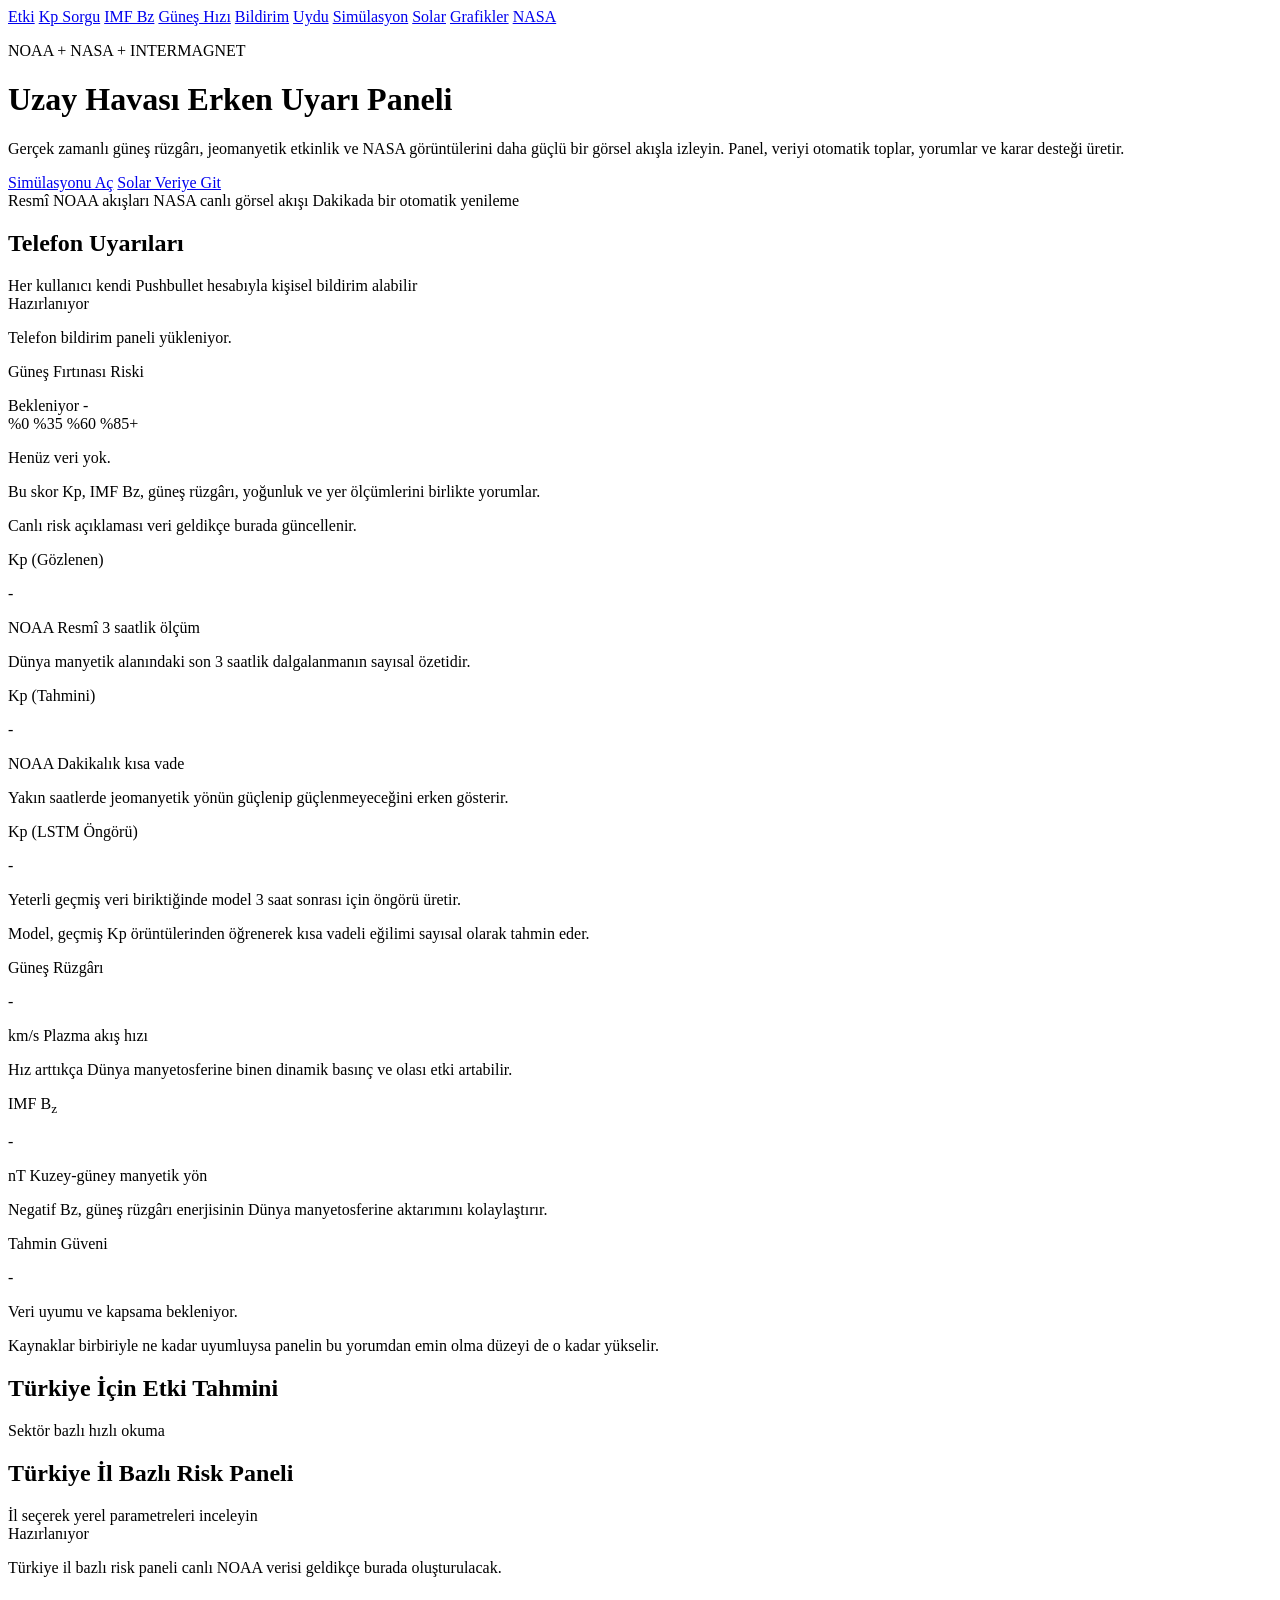
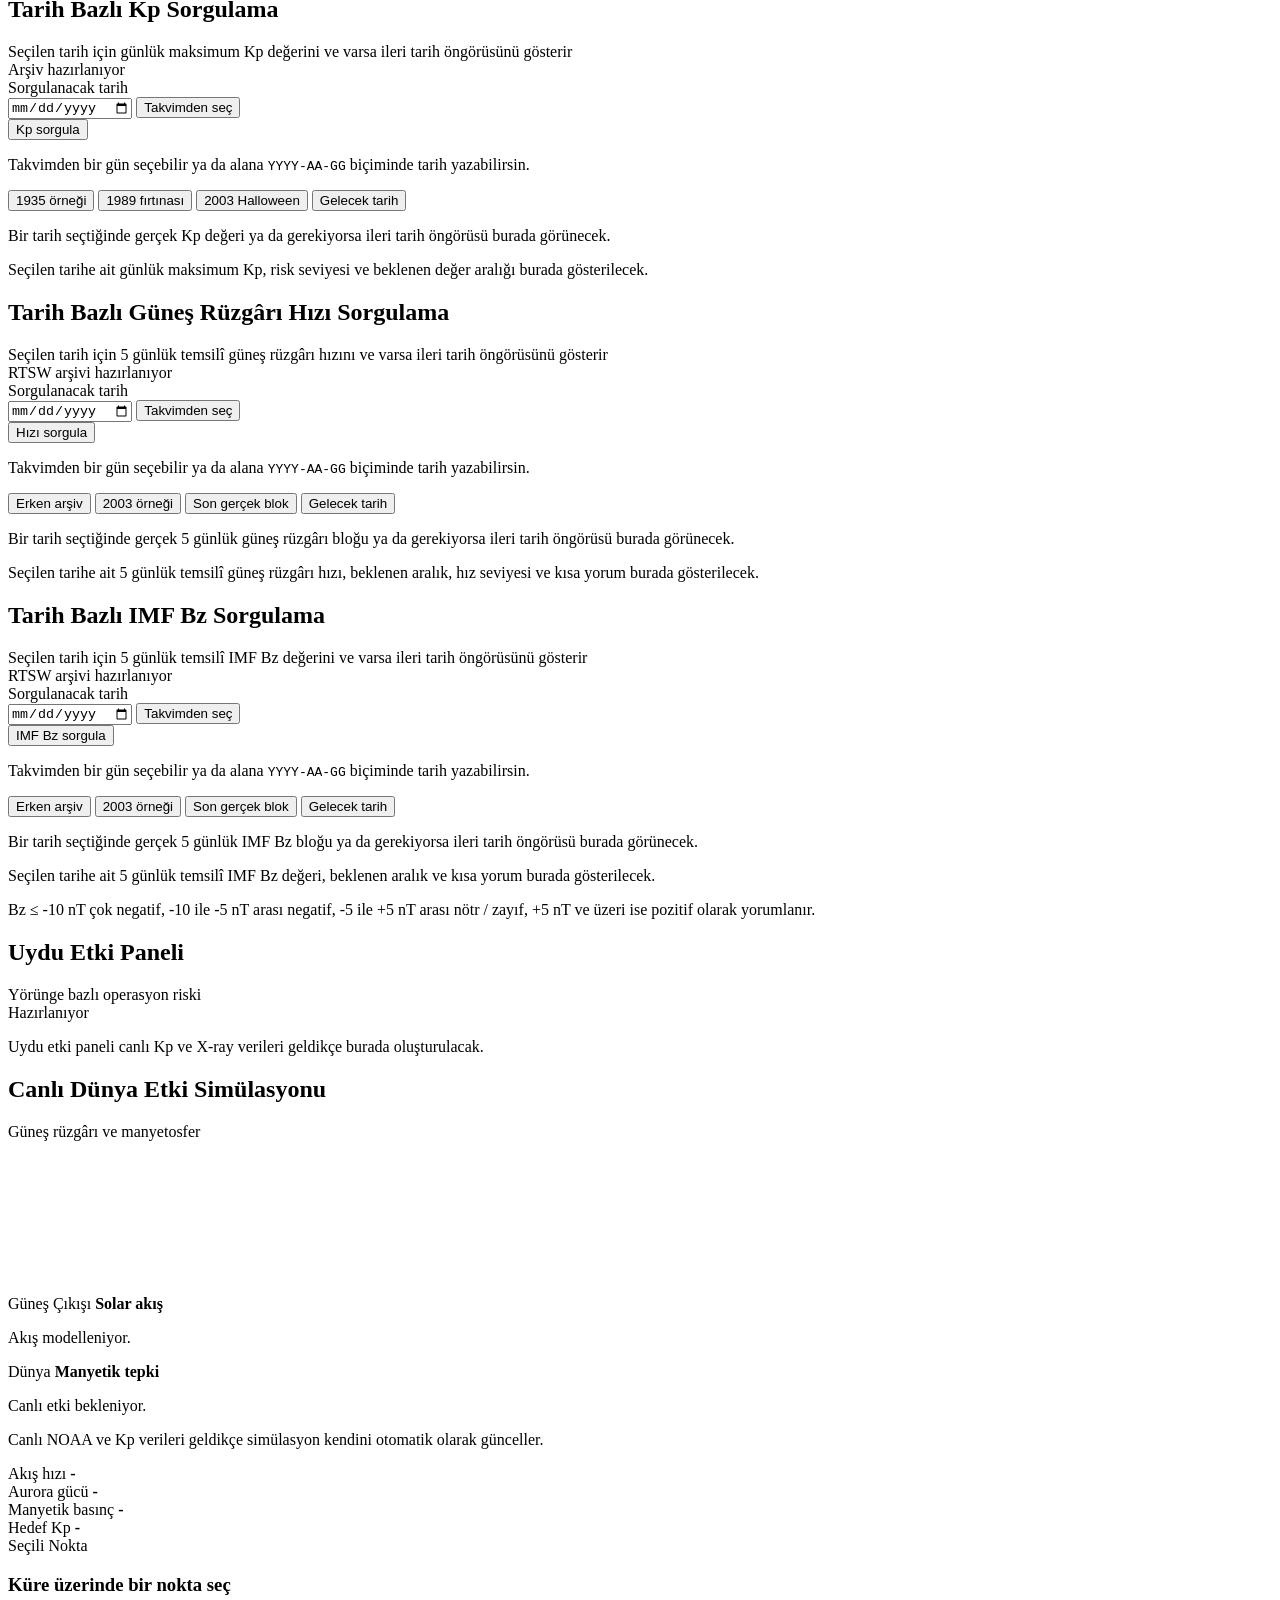
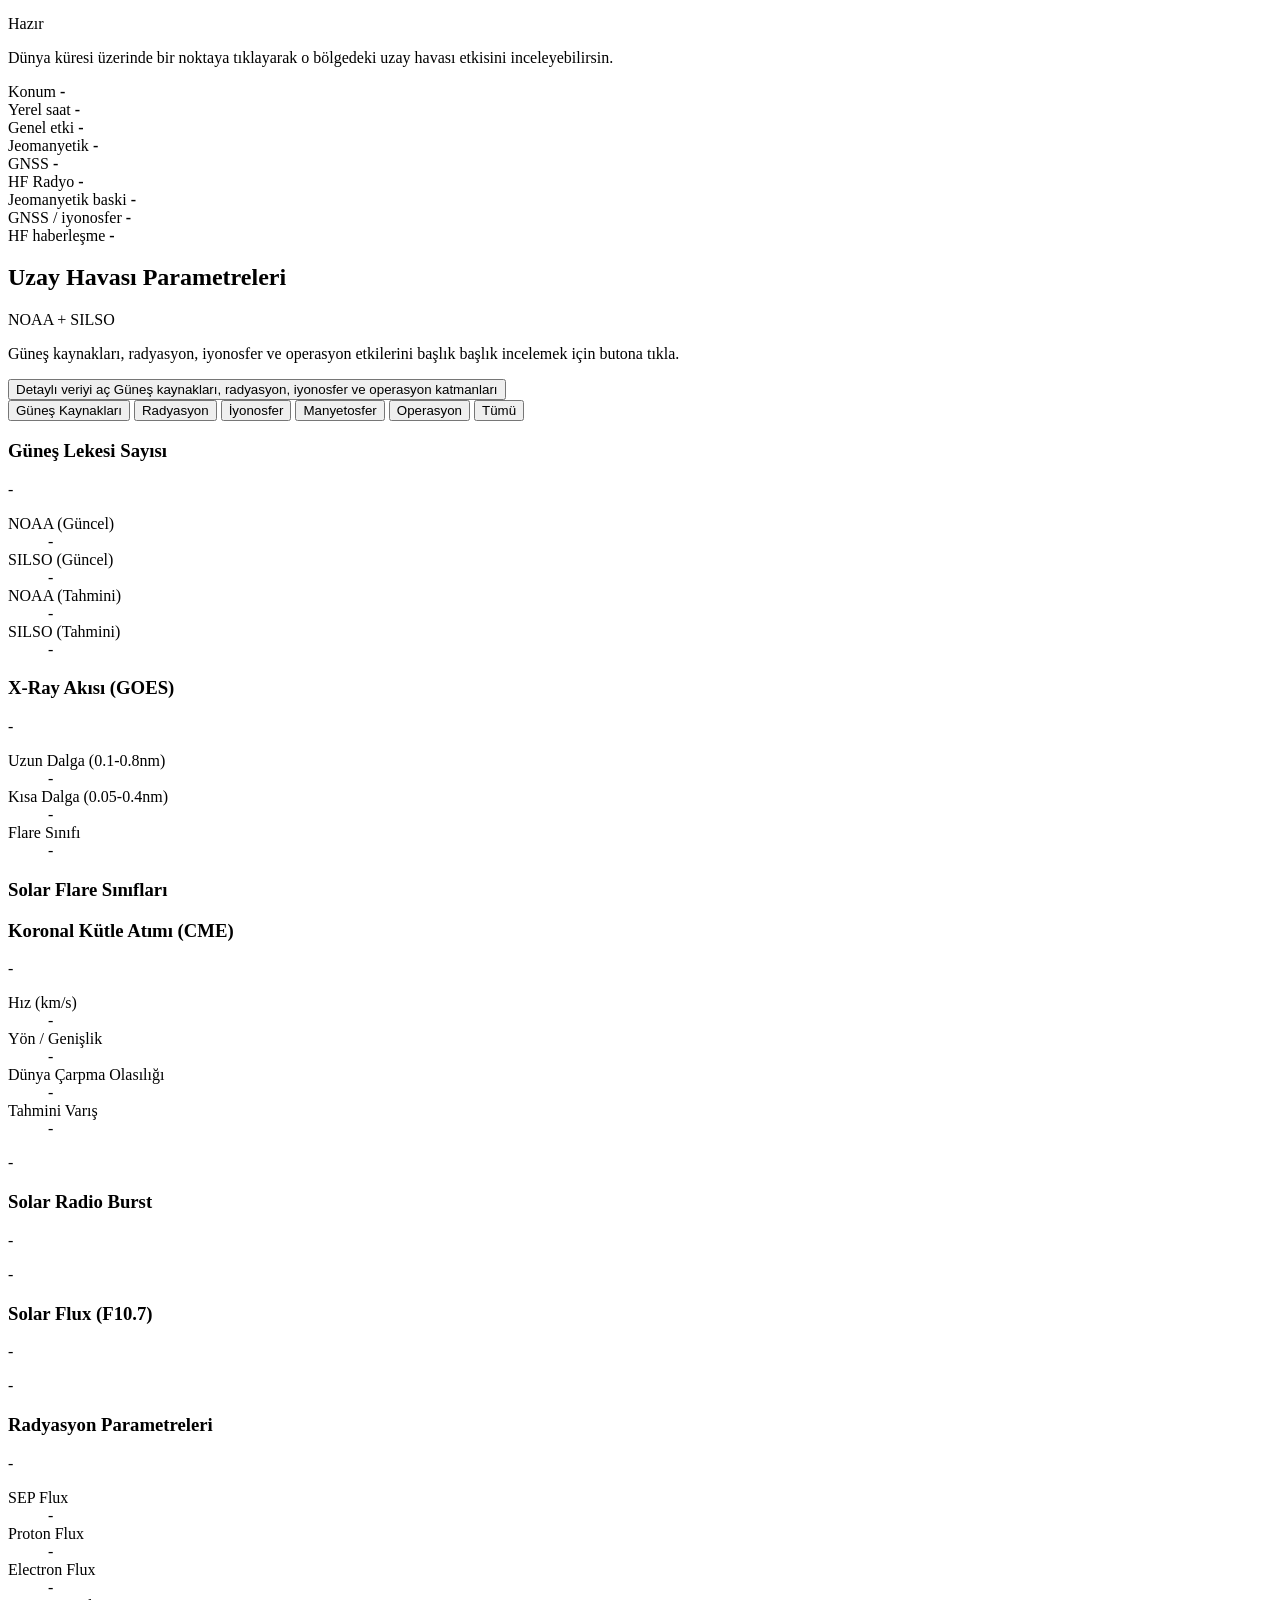
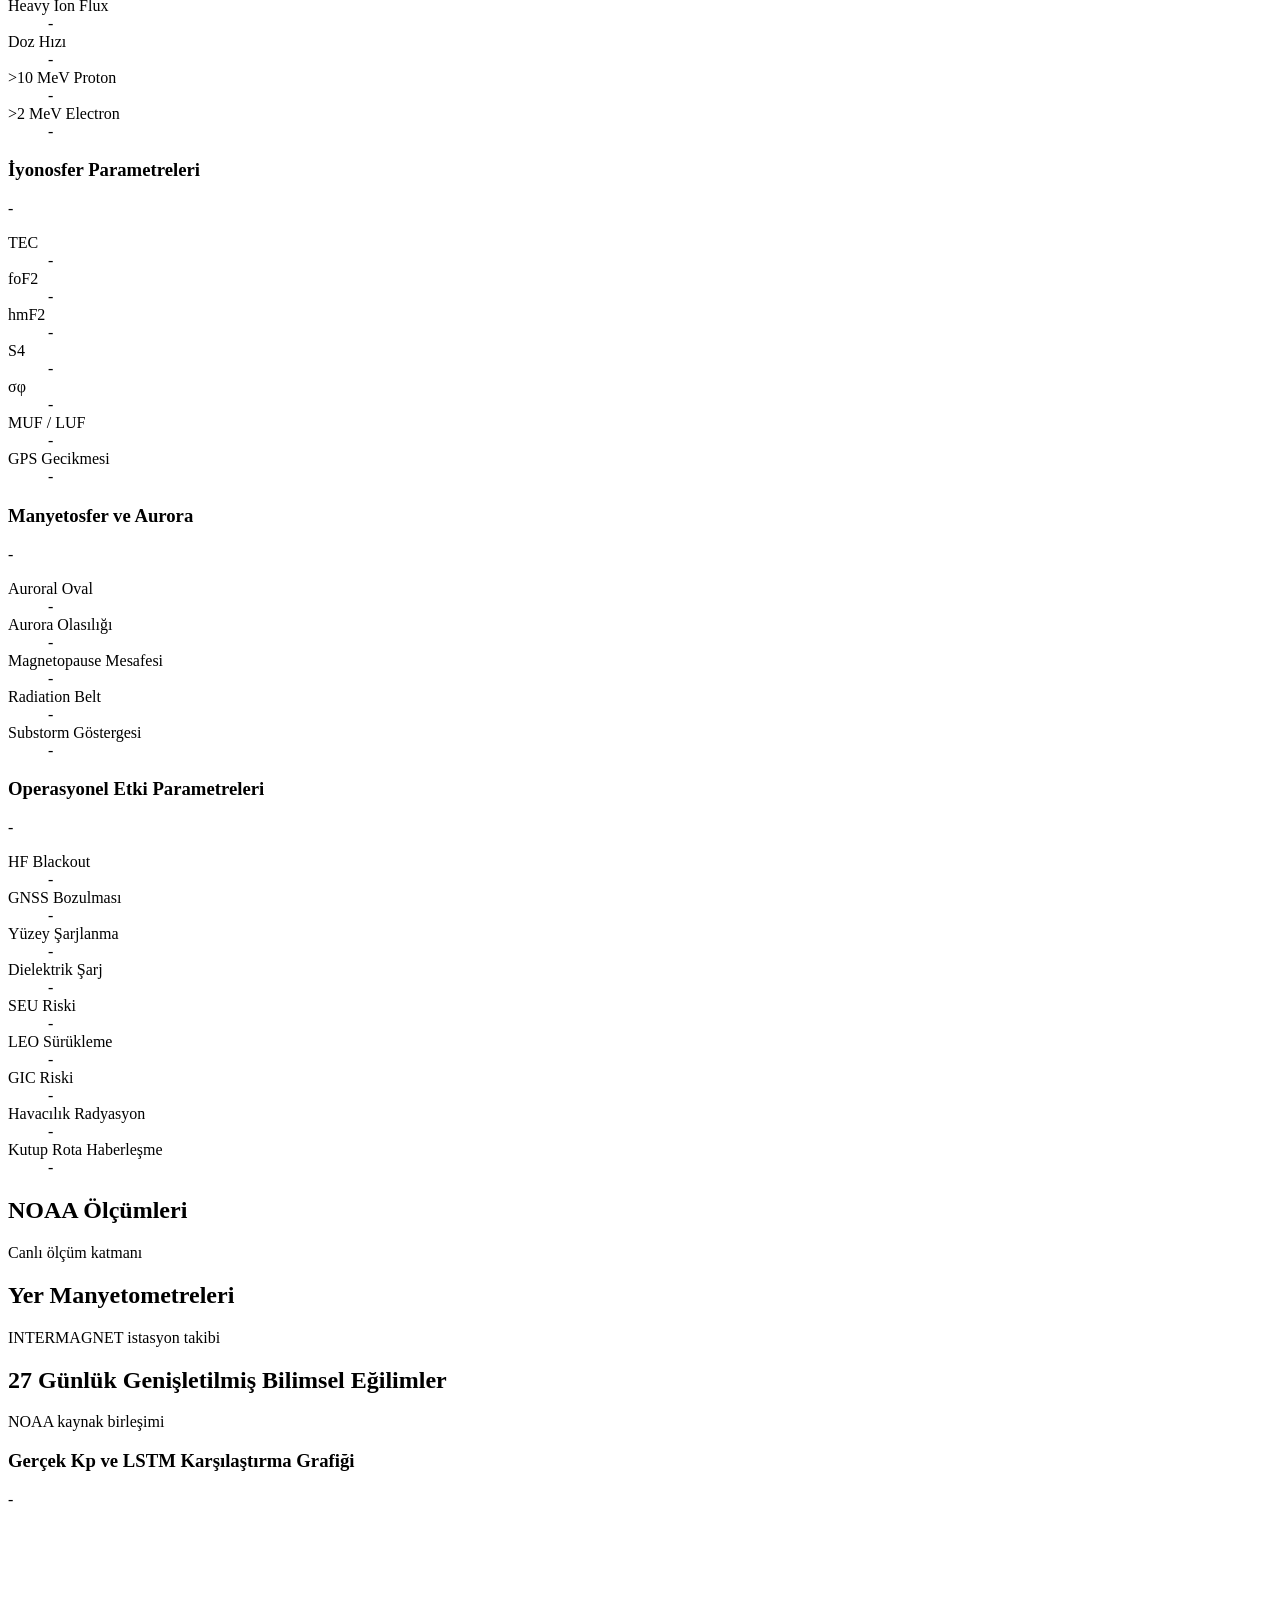
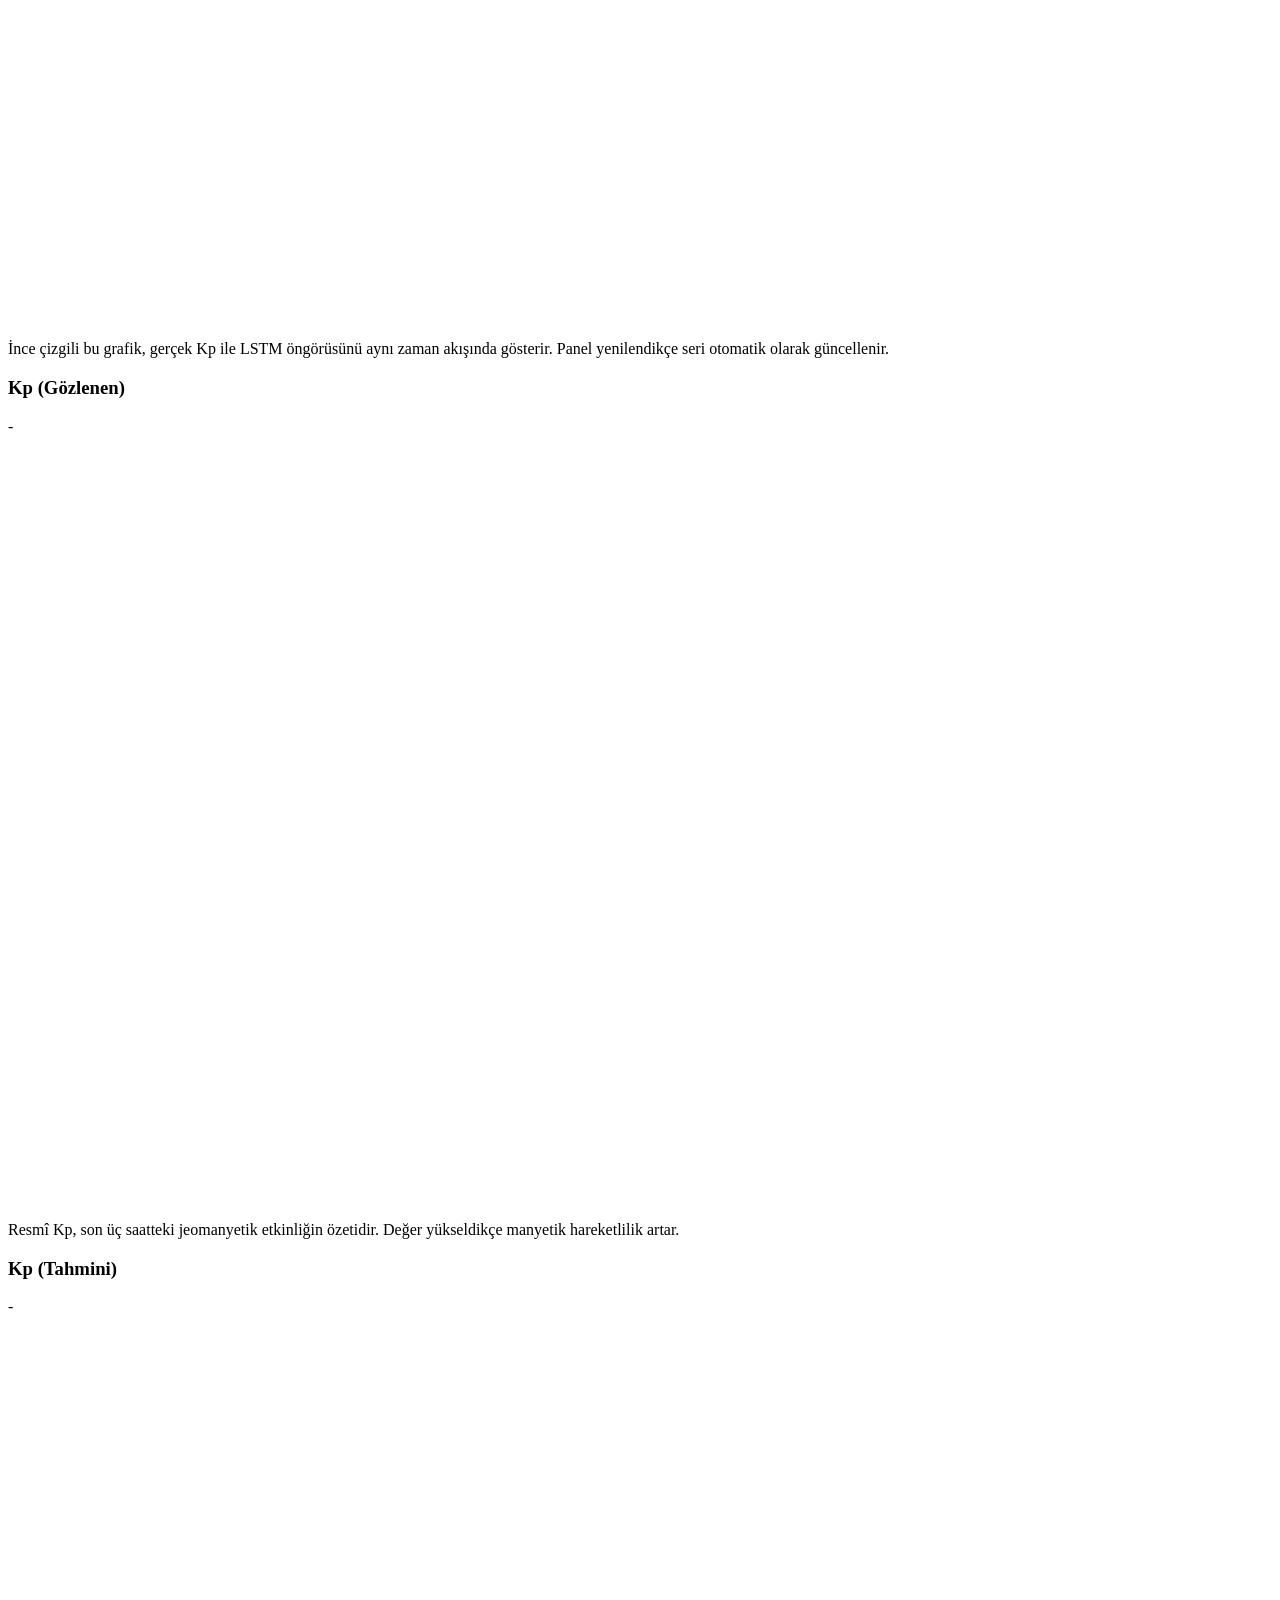
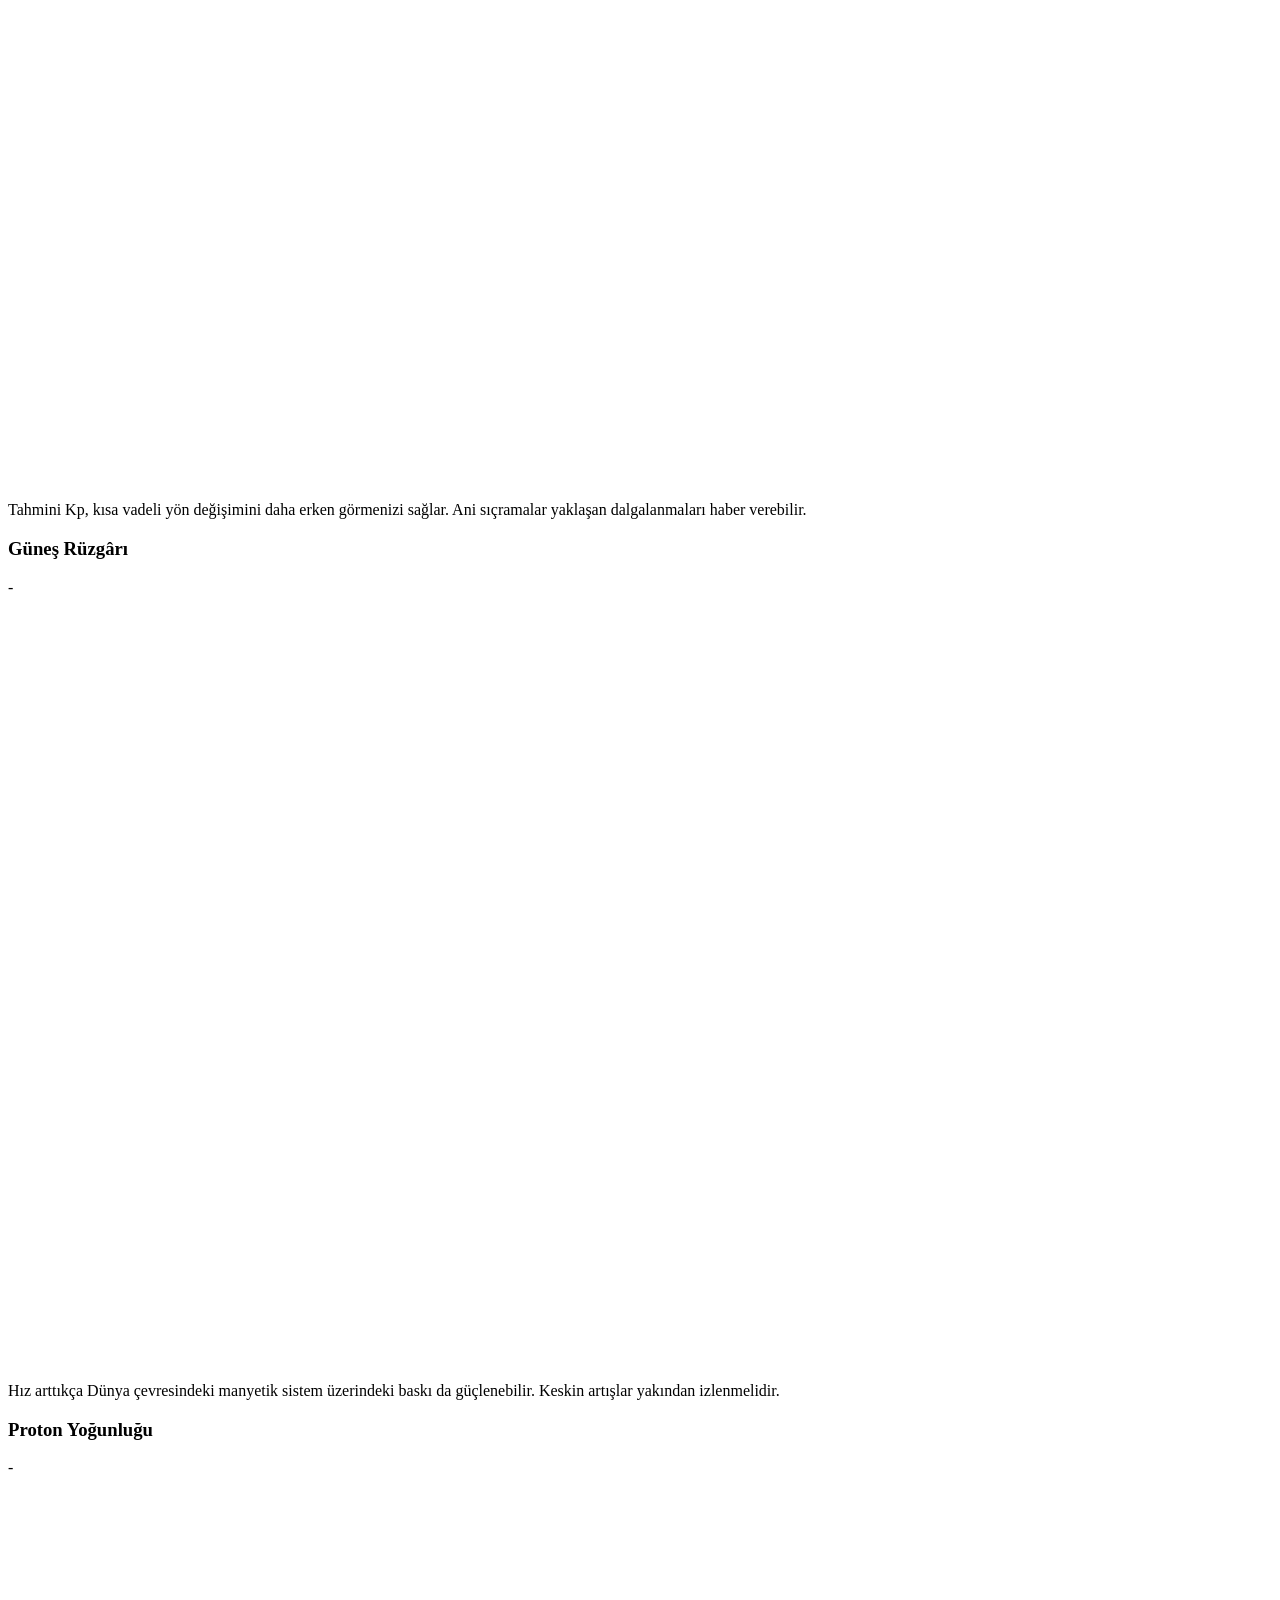
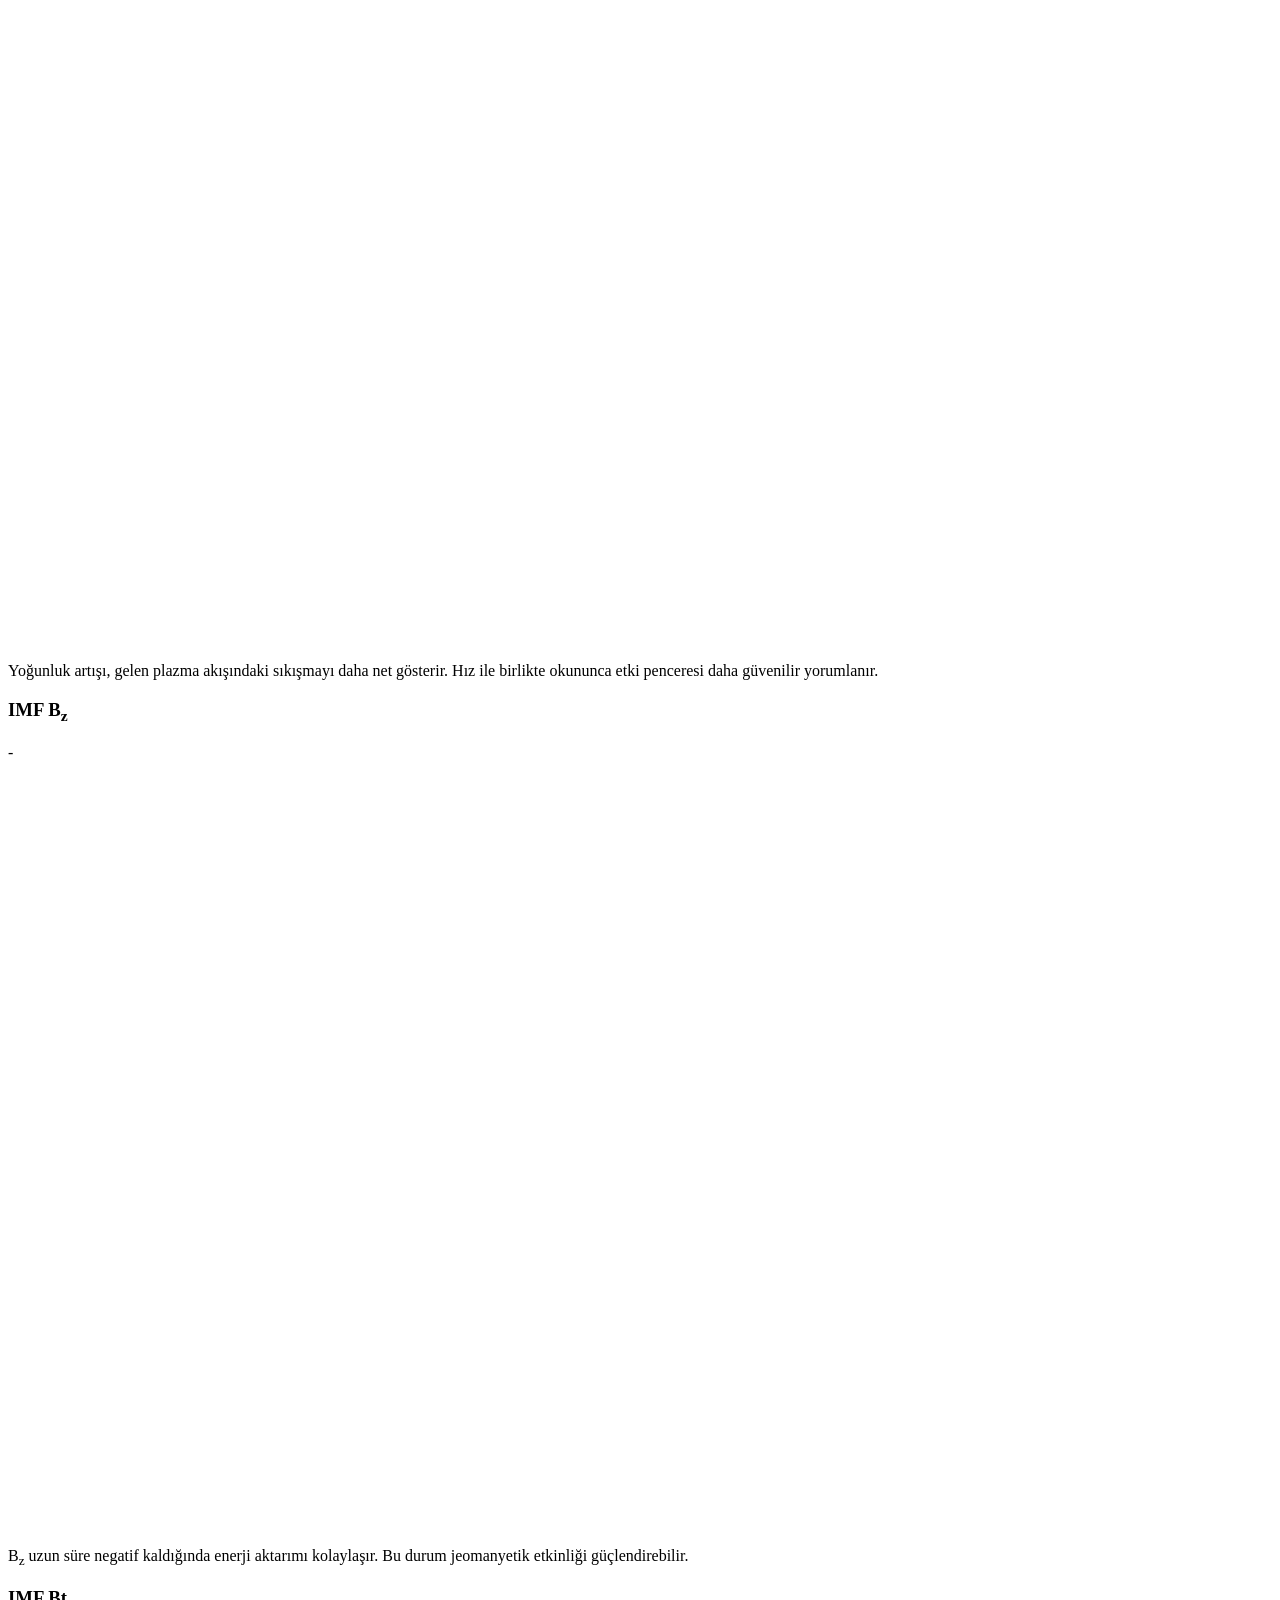
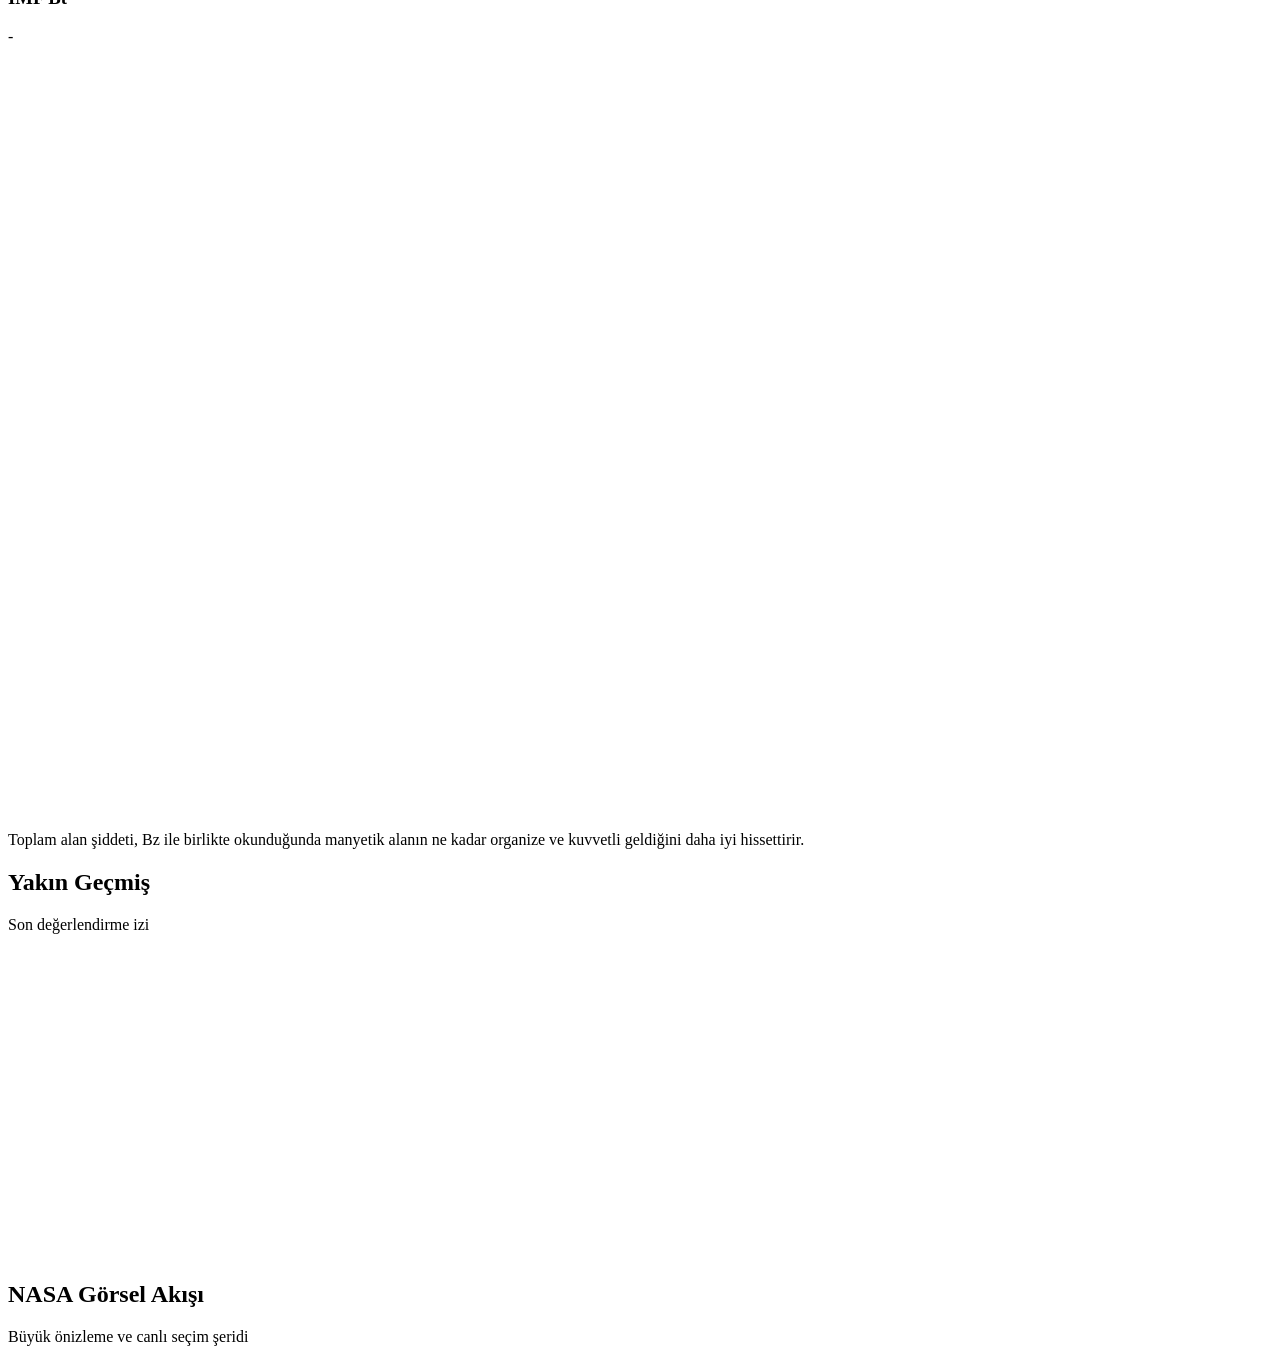
==== web/index.html @ a6ff9acb "ikinci yukleme" ====
<!DOCTYPE html>
<html lang="tr">
<head>
  <meta charset="utf-8">
  <meta name="viewport" content="width=device-width, initial-scale=1">
  <meta http-equiv="Content-Language" content="tr">
  <title>Uzay Havası Erken Uyarı Paneli</title>
  <link rel="preconnect" href="https://fonts.googleapis.com">
  <link rel="preconnect" href="https://fonts.gstatic.com" crossorigin>
  <link href="https://fonts.googleapis.com/css2?family=Space+Grotesk:wght@400;500;600;700&family=Inter:wght@400;500;600;700&display=swap" rel="stylesheet">
  <link rel="stylesheet" href="/static/panel.css?v=20260329-notification-balance-1">
</head>
<body>
  <div class="backdrop"></div>
  <main class="shell">
    <header class="hero">
      <nav class="hero-command-rail" aria-label="Hızlı gezinme">
        <a href="#impactPanel">Etki</a>
        <a href="#kpQueryPanel">Kp Sorgu</a>
        <a href="#imfBzQueryPanel">IMF Bz</a>
        <a href="#solarWindQueryPanel">Güneş Hızı</a>
        <a href="#notifyPanel">Bildirim</a>
        <a href="#satellitePanel">Uydu</a>
        <a href="#simulationPanel">Simülasyon</a>
        <a href="#solarPanel">Solar</a>
        <a href="#trendsPanel">Grafikler</a>
        <a href="#nasaPanel">NASA</a>
      </nav>
      <div class="hero-copy">
        <p class="eyebrow">NOAA + NASA + INTERMAGNET</p>
        <h1>Uzay Havası Erken Uyarı Paneli</h1>
        <p class="lede">Gerçek zamanlı güneş rüzgârı, jeomanyetik etkinlik ve NASA görüntülerini daha güçlü bir görsel akışla izleyin. Panel, veriyi otomatik toplar, yorumlar ve karar desteği üretir.</p>
        <div class="hero-actions">
          <a class="primary hero-action-link" href="#simulationPanel">Simülasyonu Aç</a>
          <a class="secondary hero-action-link" href="#solarPanel">Solar Veriye Git</a>
        </div>
        <div class="hero-tags" aria-label="Öne çıkan özellikler">
          <span class="hero-tag">Resmî NOAA akışları</span>
          <span class="hero-tag">NASA canlı görsel akışı</span>
          <span class="hero-tag">Dakikada bir otomatik yenileme</span>
        </div>
      </div>
      <!--
        <p class="controls-kicker">Canlı Durum</p>
        <p class="controls-title">Sistem arka planda sürekli tarama yapıyor; pano veriyi topluyor, yorumluyor ve kendini düzenli olarak güncelliyor.</p>
        <label class="toggle">
          <input id="imagesToggle" type="checkbox" checked>
          <span>NASA görsellerini yerel önbelleğe al</span>
        </label>
        <p id="statusLine" class="status-line">Panel hazırlanıyor. Veriler her 1 dakikada bir otomatik olarak yenilenir.</p>
        <section class="access-panel" aria-label="Paylaşım bağlantıları">
          <div class="access-head">
            <p class="access-kicker">Paylaşım Bağlantısı</p>
            <span id="accessMode" class="badge badge-neutral">Hazırlanıyor</span>
          </div>
          <a id="accessPublicUrl" class="access-link access-link-disabled" href="#" target="_blank" rel="noreferrer noopener">Sabit bağlantı hazırlanıyor</a>
          <p id="accessHint" class="access-hint">Panel aynı Wi-Fi ağında sabit bir bağlantı ile paylaşılacak. Hazır olduğunda adres burada görünecek.</p>
          <div class="access-meta">
            <span>Yerel adres</span>
            <a id="accessLocalUrl" href="#" target="_blank" rel="noreferrer noopener">Yerel adres yükleniyor</a>
          </div>
        </section>
      -->
    </header>

    <section class="panel-grid notify-panel-grid">
      <article id="notifyPanel" class="panel panel-wide panel-notify-panel">
        <div class="panel-head">
          <div>
            <h2>Telefon Uyarıları</h2>
            <span class="panel-note">Her kullanıcı kendi Pushbullet hesabıyla kişisel bildirim alabilir</span>
          </div>
          <span id="notificationPanelStatus" class="badge badge-neutral">Hazırlanıyor</span>
        </div>
        <div id="notificationPanelContent" class="notify-panel-content">
          <article class="impact-card impact-empty">
            <p>Telefon bildirim paneli yükleniyor.</p>
          </article>
        </div>
      </article>
    </section>

    <section class="summary-grid">
      <article class="signal-card level-card signal-risk">
        <p class="card-kicker">Güneş Fırtınası Riski</p>
        <div class="level-row">
          <span id="levelBadge" class="badge badge-neutral">Bekleniyor</span>
          <span id="scoreValue" class="score-value">-</span>
        </div>
        <div class="risk-meter" aria-hidden="true">
          <div id="riskBar" class="risk-bar"></div>
        </div>
        <div class="risk-scale">
          <span>%0</span>
          <span>%35</span>
          <span>%60</span>
          <span>%85+</span>
        </div>
        <div class="summary-card-copy summary-card-copy-risk">
          <p id="generatedAt" class="meta">Henüz veri yok.</p>
          <p class="summary-card-explainer">Bu skor Kp, IMF Bz, güneş rüzgârı, yoğunluk ve yer ölçümlerini birlikte yorumlar.</p>
          <p id="riskNarrative" class="risk-narrative">Canlı risk açıklaması veri geldikçe burada güncellenir.</p>
        </div>
      </article>

      <article class="signal-card signal-kp">
        <p class="card-kicker">Kp (Gözlenen)</p>
        <p id="kpValue" class="metric">-</p>
        <div class="summary-card-copy">
          <p class="meta"><span class="summary-unit-pill">NOAA</span> Resmî 3 saatlik ölçüm</p>
          <p class="summary-card-explainer">Dünya manyetik alanındaki son 3 saatlik dalgalanmanın sayısal özetidir.</p>
        </div>
      </article>

      <article class="signal-card signal-kp-est">
        <p class="card-kicker">Kp (Tahmini)</p>
        <p id="kpEstimatedValue" class="metric">-</p>
        <div class="summary-card-copy">
          <p class="meta"><span class="summary-unit-pill">NOAA</span> Dakikalık kısa vade</p>
          <p class="summary-card-explainer">Yakın saatlerde jeomanyetik yönün güçlenip güçlenmeyeceğini erken gösterir.</p>
        </div>
      </article>

      <article class="signal-card signal-kp-ai">
        <p class="card-kicker">Kp (LSTM Öngörü)</p>
        <p id="kpLstmValue" class="metric">-</p>
        <div class="summary-card-copy">
          <p id="kpLstmMeta" class="meta">Yeterli geçmiş veri biriktiğinde model 3 saat sonrası için öngörü üretir.</p>
          <p class="summary-card-explainer">Model, geçmiş Kp örüntülerinden öğrenerek kısa vadeli eğilimi sayısal olarak tahmin eder.</p>
        </div>
      </article>

      <article class="signal-card signal-wind">
        <p class="card-kicker">Güneş Rüzgârı</p>
        <p id="speedValue" class="metric">-</p>
        <div class="summary-card-copy">
          <p class="meta"><span class="summary-unit-pill">km/s</span> Plazma akış hızı</p>
          <p class="summary-card-explainer">Hız arttıkça Dünya manyetosferine binen dinamik basınç ve olası etki artabilir.</p>
        </div>
      </article>

      <article class="signal-card signal-bz">
        <p class="card-kicker">IMF B<sub>z</sub></p>
        <p id="bzValue" class="metric">-</p>
        <div class="summary-card-copy">
          <p class="meta"><span class="summary-unit-pill">nT</span> Kuzey-güney manyetik yön</p>
          <p class="summary-card-explainer">Negatif Bz, güneş rüzgârı enerjisinin Dünya manyetosferine aktarımını kolaylaştırır.</p>
        </div>
      </article>

      <article class="signal-card confidence-card signal-confidence">
        <p class="card-kicker">Tahmin Güveni</p>
        <p id="confidenceValue" class="metric">-</p>
        <div class="summary-card-copy">
          <p id="confidenceMeta" class="meta">Veri uyumu ve kapsama bekleniyor.</p>
          <p class="summary-card-explainer">Kaynaklar birbiriyle ne kadar uyumluysa panelin bu yorumdan emin olma düzeyi de o kadar yükselir.</p>
        </div>
      </article>
    </section>

    <section class="panel-grid">
      <article id="impactPanel" class="panel panel-wide panel-impact-panel">
        <div class="panel-head">
          <h2>Türkiye İçin Etki Tahmini</h2>
          <span class="panel-note">Sektör bazlı hızlı okuma</span>
        </div>
        <div id="impactGrid" class="impact-grid"></div>
      </article>

      <article id="turkeyRiskMapPanel" class="panel panel-wide panel-turkey-risk-panel">
        <div class="panel-head">
          <div>
            <h2>Türkiye İl Bazlı Risk Paneli</h2>
            <span class="panel-note">İl seçerek yerel parametreleri inceleyin</span>
          </div>
          <span id="turkeyRiskUpdated" class="panel-note">Hazırlanıyor</span>
        </div>
        <div id="turkeyRiskContent" class="turkey-risk-content">
          <article class="impact-card impact-empty">
            <p>Türkiye il bazlı risk paneli canlı NOAA verisi geldikçe burada oluşturulacak.</p>
          </article>
        </div>
      </article>

      <article id="kpQueryPanel" class="panel panel-wide panel-archive-query-panel panel-kp-query-panel">
        <div class="panel-head">
          <div>
            <h2>Tarih Bazlı Kp Sorgulama</h2>
            <span class="panel-note">Seçilen tarih için günlük maksimum Kp değerini ve varsa ileri tarih öngörüsünü gösterir</span>
          </div>
          <span id="kpQueryAvailability" class="panel-note">Arşiv hazırlanıyor</span>
        </div>
        <div class="kp-query-shell">
          <div class="kp-query-toolbar">
            <label class="kp-query-field" for="kpQueryDateInput">
              <span>Sorgulanacak tarih</span>
              <div class="kp-query-input-row">
                <input id="kpQueryDateInput" type="date" inputmode="none" autocomplete="off">
                <button id="kpQueryOpenPicker" class="kp-query-picker" type="button" aria-label="Takvimden tarih seç">Takvimden seç</button>
              </div>
            </label>
            <button id="kpQuerySubmit" class="primary kp-query-submit" type="button">Kp sorgula</button>
          </div>
          <p id="kpQueryDateHint" class="kp-query-date-hint">Takvimden bir gün seçebilir ya da alana <code>YYYY-AA-GG</code> biçiminde tarih yazabilirsin.</p>
          <div class="kp-query-examples" aria-label="Örnek Kp sorguları">
            <button type="button" class="kp-query-chip" data-kp-query-date="1935-06-15">1935 örneği</button>
            <button type="button" class="kp-query-chip" data-kp-query-date="1989-03-13">1989 fırtınası</button>
            <button type="button" class="kp-query-chip" data-kp-query-date="2003-10-29">2003 Halloween</button>
            <button type="button" class="kp-query-chip" data-kp-query-date="2027-03-28">Gelecek tarih</button>
          </div>
          <p id="kpQueryStatus" class="kp-query-status">Bir tarih seçtiğinde gerçek Kp değeri ya da gerekiyorsa ileri tarih öngörüsü burada görünecek.</p>
          <div id="kpQueryResult" class="kp-query-result">
            <article class="impact-card impact-empty">
              <p>Seçilen tarihe ait günlük maksimum Kp, risk seviyesi ve beklenen değer aralığı burada gösterilecek.</p>
            </article>
          </div>
        </div>
      </article>

      <article id="solarWindQueryPanel" class="panel panel-wide panel-archive-query-panel panel-solar-wind-query-panel">
        <div class="panel-head">
          <div>
            <h2>Tarih Bazlı Güneş Rüzgârı Hızı Sorgulama</h2>
            <span class="panel-note">Seçilen tarih için 5 günlük temsilî güneş rüzgârı hızını ve varsa ileri tarih öngörüsünü gösterir</span>
          </div>
          <span id="solarWindQueryAvailability" class="panel-note">RTSW arşivi hazırlanıyor</span>
        </div>
        <div class="kp-query-shell">
          <div class="kp-query-toolbar">
            <label class="kp-query-field" for="solarWindQueryDateInput">
              <span>Sorgulanacak tarih</span>
              <div class="kp-query-input-row">
                <input id="solarWindQueryDateInput" type="date" inputmode="none" autocomplete="off">
                <button id="solarWindQueryOpenPicker" class="kp-query-picker" type="button" aria-label="Takvimden tarih seç">Takvimden seç</button>
              </div>
            </label>
            <button id="solarWindQuerySubmit" class="primary kp-query-submit" type="button">Hızı sorgula</button>
          </div>
          <p id="solarWindQueryDateHint" class="kp-query-date-hint">Takvimden bir gün seçebilir ya da alana <code>YYYY-AA-GG</code> biçiminde tarih yazabilirsin.</p>
          <div class="kp-query-examples" aria-label="Örnek güneş rüzgârı sorguları">
            <button type="button" class="kp-query-chip" data-solar-wind-query-date="1998-01-05">Erken arşiv</button>
            <button type="button" class="kp-query-chip" data-solar-wind-query-date="2003-10-29">2003 örneği</button>
            <button type="button" class="kp-query-chip" data-solar-wind-query-date="2023-09-07">Son gerçek blok</button>
            <button type="button" class="kp-query-chip" data-solar-wind-query-date="2027-03-28">Gelecek tarih</button>
          </div>
          <p id="solarWindQueryStatus" class="kp-query-status">Bir tarih seçtiğinde gerçek 5 günlük güneş rüzgârı bloğu ya da gerekiyorsa ileri tarih öngörüsü burada görünecek.</p>
          <div id="solarWindQueryResult" class="kp-query-result">
            <article class="impact-card impact-empty">
              <p>Seçilen tarihe ait 5 günlük temsilî güneş rüzgârı hızı, beklenen aralık, hız seviyesi ve kısa yorum burada gösterilecek.</p>
            </article>
          </div>
        </div>
      </article>

      <article id="imfBzQueryPanel" class="panel panel-wide panel-archive-query-panel panel-imf-bz-query-panel">
        <div class="panel-head">
          <div>
            <h2>Tarih Bazlı IMF Bz Sorgulama</h2>
            <span class="panel-note">Seçilen tarih için 5 günlük temsilî IMF Bz değerini ve varsa ileri tarih öngörüsünü gösterir</span>
          </div>
          <span id="imfBzQueryAvailability" class="panel-note">RTSW arşivi hazırlanıyor</span>
        </div>
        <div class="kp-query-shell">
          <div class="kp-query-toolbar">
            <label class="kp-query-field" for="imfBzQueryDateInput">
              <span>Sorgulanacak tarih</span>
              <div class="kp-query-input-row">
                <input id="imfBzQueryDateInput" type="date" inputmode="none" autocomplete="off">
                <button id="imfBzQueryOpenPicker" class="kp-query-picker" type="button" aria-label="Takvimden tarih seç">Takvimden seç</button>
              </div>
            </label>
            <button id="imfBzQuerySubmit" class="primary kp-query-submit" type="button">IMF Bz sorgula</button>
          </div>
          <p id="imfBzQueryDateHint" class="kp-query-date-hint">Takvimden bir gün seçebilir ya da alana <code>YYYY-AA-GG</code> biçiminde tarih yazabilirsin.</p>
          <div class="kp-query-examples" aria-label="Örnek IMF Bz sorguları">
            <button type="button" class="kp-query-chip" data-imf-bz-query-date="1998-02-15">Erken arşiv</button>
            <button type="button" class="kp-query-chip" data-imf-bz-query-date="2003-10-29">2003 örneği</button>
            <button type="button" class="kp-query-chip" data-imf-bz-query-date="2023-09-07">Son gerçek blok</button>
            <button type="button" class="kp-query-chip" data-imf-bz-query-date="2027-03-28">Gelecek tarih</button>
          </div>
          <p id="imfBzQueryStatus" class="kp-query-status">Bir tarih seçtiğinde gerçek 5 günlük IMF Bz bloğu ya da gerekiyorsa ileri tarih öngörüsü burada görünecek.</p>
          <div id="imfBzQueryResult" class="kp-query-result">
            <article class="impact-card impact-empty">
              <p>Seçilen tarihe ait 5 günlük temsilî IMF Bz değeri, beklenen aralık ve kısa yorum burada gösterilecek.</p>
              <p>Bz ≤ -10 nT çok negatif, -10 ile -5 nT arası negatif, -5 ile +5 nT arası nötr / zayıf, +5 nT ve üzeri ise pozitif olarak yorumlanır.</p>
            </article>
          </div>
        </div>
      </article>

      <article id="satellitePanel" class="panel panel-wide panel-satellite-panel">
        <div class="panel-head">
          <div>
            <h2>Uydu Etki Paneli</h2>
            <span class="panel-note">Yörünge bazlı operasyon riski</span>
          </div>
          <span id="satelliteUpdated" class="panel-note">Hazırlanıyor</span>
        </div>
        <div id="satellitePanelContent" class="satellite-panel-content">
          <article class="impact-card impact-empty">
            <p>Uydu etki paneli canlı Kp ve X-ray verileri geldikçe burada oluşturulacak.</p>
          </article>
        </div>
      </article>

      <article id="simulationPanel" class="panel panel-wide panel-simulation-panel">
        <div class="panel-head">
          <h2>Canlı Dünya Etki Simülasyonu</h2>
          <span class="panel-note">Güneş rüzgârı ve manyetosfer</span>
        </div>
        <div class="simulation-shell">
          <div class="simulation-stage">
            <canvas id="spaceWeatherSimCanvas" class="space-weather-sim" aria-label="Güneş rüzgârı, Dünya ve manyetosfer simülasyonu"></canvas>
            <div class="simulation-overlay">
              <section class="simulation-callout simulation-callout-sun">
                <span class="simulation-pill">Güneş Çıkışı</span>
                <strong>Solar akış</strong>
                <p id="simulationFlowLabel">Akış modelleniyor.</p>
              </section>
              <section class="simulation-callout simulation-callout-earth">
                <span class="simulation-pill">Dünya</span>
                <strong>Manyetik tepki</strong>
                <p id="simulationImpactLabel">Canlı etki bekleniyor.</p>
              </section>
            </div>
          </div>
          <div class="simulation-meta">
            <p id="simulationSummary" class="simulation-summary">Canlı NOAA ve Kp verileri geldikçe simülasyon kendini otomatik olarak günceller.</p>
            <div class="simulation-stats">
              <article class="simulation-stat">
                <span>Akış hızı</span>
                <strong id="simulationWindValue">-</strong>
              </article>
              <article class="simulation-stat">
                <span>Aurora gücü</span>
                <strong id="simulationAuroraValue">-</strong>
              </article>
              <article class="simulation-stat">
                <span>Manyetik basınç</span>
                <strong id="simulationCompressionValue">-</strong>
              </article>
              <article class="simulation-stat">
                <span>Hedef Kp</span>
                <strong id="simulationForecastValue">-</strong>
              </article>
            </div>
            <div id="simulationLegend" class="simulation-legend"></div>
            <section class="simulation-point-panel">
              <div class="simulation-point-head">
                <div>
                  <span class="simulation-point-kicker">Seçili Nokta</span>
                  <h3 id="simulationPointTitle">Küre üzerinde bir nokta seç</h3>
                </div>
                <span id="simulationPointBadge" class="simulation-point-badge">Hazır</span>
              </div>
              <p id="simulationPointSummary" class="simulation-point-summary">Dünya küresi üzerinde bir noktaya tıklayarak o bölgedeki uzay havası etkisini inceleyebilirsin.</p>
              <div class="simulation-point-grid">
                <article class="simulation-point-metric">
                  <span>Konum</span>
                  <strong id="simulationPointLatLon">-</strong>
                </article>
                <article class="simulation-point-metric">
                  <span>Yerel saat</span>
                  <strong id="simulationPointLocalTime">-</strong>
                </article>
                <article class="simulation-point-metric">
                  <span>Genel etki</span>
                  <strong id="simulationPointOverall">-</strong>
                </article>
                <article class="simulation-point-metric">
                  <span>Jeomanyetik</span>
                  <strong id="simulationPointGeomag">-</strong>
                </article>
                <article class="simulation-point-metric">
                  <span>GNSS</span>
                  <strong id="simulationPointGnss">-</strong>
                </article>
                <article class="simulation-point-metric">
                  <span>HF Radyo</span>
                  <strong id="simulationPointHf">-</strong>
                </article>
              </div>
              <div class="simulation-point-bars">
                <div class="simulation-point-bar-row">
                  <div class="simulation-point-bar-top">
                    <span>Jeomanyetik baski</span>
                    <strong id="simulationPointGeomagText">-</strong>
                  </div>
                  <div class="simulation-point-bar-track">
                    <div id="simulationPointGeomagBar"></div>
                  </div>
                </div>
                <div class="simulation-point-bar-row">
                  <div class="simulation-point-bar-top">
                    <span>GNSS / iyonosfer</span>
                    <strong id="simulationPointGnssText">-</strong>
                  </div>
                  <div class="simulation-point-bar-track">
                    <div id="simulationPointGnssBar"></div>
                  </div>
                </div>
                <div class="simulation-point-bar-row">
                  <div class="simulation-point-bar-top">
                  <span>HF haberleşme</span>
                    <strong id="simulationPointHfText">-</strong>
                  </div>
                  <div class="simulation-point-bar-track">
                    <div id="simulationPointHfBar"></div>
                  </div>
                </div>
              </div>
            </section>
          </div>
        </div>
      </article>

      <article id="solarPanel" class="panel panel-wide panel-solar-panel">
        <div class="panel-head">
          <div class="solar-head-copy">
            <h2>Uzay Havası Parametreleri</h2>
            <span class="panel-note">NOAA + SILSO</span>
            <p class="solar-entry-hint">Güneş kaynakları, radyasyon, iyonosfer ve operasyon etkilerini başlık başlık incelemek için butona tıkla.</p>
          </div>
          <button id="solarToggle" class="solar-toggle solar-toggle-prominent" type="button" aria-expanded="false">
            <span class="solar-toggle-title">Detaylı veriyi aç</span>
            <span class="solar-toggle-subtitle">Güneş kaynakları, radyasyon, iyonosfer ve operasyon katmanları</span>
          </button>
        </div>
        <div id="solarContent" class="solar-content" aria-hidden="true">
          <div class="solar-tab-row" role="tablist" aria-label="Solar parametre sekmeleri">
            <button type="button" class="solar-tab is-active" data-solar-tab="overview" aria-pressed="true">Güneş Kaynakları</button>
            <button type="button" class="solar-tab" data-solar-tab="radiation" aria-pressed="false">Radyasyon</button>
            <button type="button" class="solar-tab" data-solar-tab="ionosphere" aria-pressed="false">İyonosfer</button>
            <button type="button" class="solar-tab" data-solar-tab="magnetosphere" aria-pressed="false">Manyetosfer</button>
            <button type="button" class="solar-tab" data-solar-tab="operations" aria-pressed="false">Operasyon</button>
            <button type="button" class="solar-tab" data-solar-tab="all" aria-pressed="false">Tümü</button>
          </div>
          <div class="solar-grid">
            <section class="solar-card">
              <h3>Güneş Lekesi Sayısı</h3>
              <p class="solar-meta" id="sunspotUpdated">-</p>
              <dl class="solar-list">
                <div>
                  <dt>NOAA (Güncel)</dt>
                  <dd id="sunspotNoaaNow">-</dd>
                </div>
                <div>
                  <dt>SILSO (Güncel)</dt>
                  <dd id="sunspotSilsoNow">-</dd>
                </div>
                <div>
                  <dt>NOAA (Tahmini)</dt>
                  <dd id="sunspotNoaaPredicted">-</dd>
                </div>
                <div>
                  <dt>SILSO (Tahmini)</dt>
                  <dd id="sunspotSilsoPredicted">-</dd>
                </div>
              </dl>
            </section>

            <section class="solar-card">
              <h3>X-Ray Akısı (GOES)</h3>
              <p class="solar-meta" id="xrayUpdated">-</p>
              <dl class="solar-list">
                <div>
                  <dt>Uzun Dalga (0.1-0.8nm)</dt>
                  <dd id="xrayLongFlux">-</dd>
                </div>
                <div>
                  <dt>Kısa Dalga (0.05-0.4nm)</dt>
                  <dd id="xrayShortFlux">-</dd>
                </div>
                <div>
                  <dt>Flare Sınıfı</dt>
                  <dd id="xrayFlareClass">-</dd>
                </div>
              </dl>
            </section>

            <section class="solar-card">
              <h3>Solar Flare Sınıfları</h3>
              <div id="flareClassLegend" class="solar-legend"></div>
              <div id="flareList" class="solar-list-block"></div>
            </section>

            <section class="solar-card">
              <h3>Koronal Kütle Atımı (CME)</h3>
              <p class="solar-meta" id="cmeUpdated">-</p>
              <dl class="solar-list">
                <div>
                  <dt>Hız (km/s)</dt>
                  <dd id="cmeSpeed">-</dd>
                </div>
                <div>
                  <dt>Yön / Genişlik</dt>
                  <dd id="cmeDirection">-</dd>
                </div>
                <div>
                  <dt>Dünya Çarpma Olasılığı</dt>
                  <dd id="cmeImpact">-</dd>
                </div>
                <div>
                  <dt>Tahmini Varış</dt>
                  <dd id="cmeArrival">-</dd>
                </div>
              </dl>
              <p class="solar-note" id="cmeSummary">-</p>
            </section>

            <section class="solar-card">
              <h3>Solar Radio Burst</h3>
              <p class="solar-meta" id="radioUpdated">-</p>
              <div id="radioBurstSummary" class="solar-list-block">-</div>
            </section>

            <section class="solar-card">
              <h3>Solar Flux (F10.7)</h3>
              <p class="solar-meta" id="solarFluxTime">-</p>
              <div class="solar-value" id="solarFluxValue">-</div>
            </section>

            <section class="solar-card">
              <h3>Radyasyon Parametreleri</h3>
              <p class="solar-meta" id="radiationUpdated">-</p>
              <dl class="solar-list">
                <div>
                  <dt>SEP Flux</dt>
                  <dd id="sepFluxValue">-</dd>
                </div>
                <div>
                  <dt>Proton Flux</dt>
                  <dd id="protonFluxValue">-</dd>
                </div>
                <div>
                  <dt>Electron Flux</dt>
                  <dd id="electronFluxValue">-</dd>
                </div>
                <div>
                  <dt>Heavy Ion Flux</dt>
                  <dd id="heavyIonFluxValue">-</dd>
                </div>
                <div>
                  <dt>Doz Hızı</dt>
                  <dd id="doseRateValue">-</dd>
                </div>
                <div>
                  <dt>&gt;10 MeV Proton</dt>
                  <dd id="protonBandValue">-</dd>
                </div>
                <div>
                  <dt>&gt;2 MeV Electron</dt>
                  <dd id="electronBandValue">-</dd>
                </div>
              </dl>
            </section>

            <section class="solar-card">
              <h3>İyonosfer Parametreleri</h3>
              <p class="solar-meta" id="ionosphereUpdated">-</p>
              <dl class="solar-list">
                <div>
                  <dt>TEC</dt>
                  <dd id="tecValue">-</dd>
                </div>
                <div>
                  <dt>foF2</dt>
                  <dd id="fof2Value">-</dd>
                </div>
                <div>
                  <dt>hmF2</dt>
                  <dd id="hmf2Value">-</dd>
                </div>
                <div>
                  <dt>S4</dt>
                  <dd id="s4Value">-</dd>
                </div>
                <div>
                  <dt>σφ</dt>
                  <dd id="sigmaPhiValue">-</dd>
                </div>
                <div>
                  <dt>MUF / LUF</dt>
                  <dd id="mufLufValue">-</dd>
                </div>
                <div>
                  <dt>GPS Gecikmesi</dt>
                  <dd id="ionoDelayValue">-</dd>
                </div>
              </dl>
            </section>

            <section class="solar-card">
              <h3>Manyetosfer ve Aurora</h3>
              <p class="solar-meta" id="magnetosphereUpdated">-</p>
              <dl class="solar-list">
                <div>
                  <dt>Auroral Oval</dt>
                  <dd id="auroralOvalValue">-</dd>
                </div>
                <div>
                  <dt>Aurora Olasılığı</dt>
                  <dd id="auroraProbabilityValue">-</dd>
                </div>
                <div>
                  <dt>Magnetopause Mesafesi</dt>
                  <dd id="magnetopauseValue">-</dd>
                </div>
                <div>
                  <dt>Radiation Belt</dt>
                  <dd id="radiationBeltValue">-</dd>
                </div>
                <div>
                  <dt>Substorm Göstergesi</dt>
                  <dd id="substormValue">-</dd>
                </div>
              </dl>
            </section>

            <section class="solar-card">
              <h3>Operasyonel Etki Parametreleri</h3>
              <p class="solar-meta" id="operationalUpdated">-</p>
              <dl class="solar-list">
                <div>
                  <dt>HF Blackout</dt>
                  <dd id="hfBlackoutValue">-</dd>
                </div>
                <div>
                  <dt>GNSS Bozulması</dt>
                  <dd id="gnssDegradationValue">-</dd>
                </div>
                <div>
                  <dt>Yüzey Şarjlanma</dt>
                  <dd id="surfaceChargingValue">-</dd>
                </div>
                <div>
                  <dt>Dielektrik Şarj</dt>
                  <dd id="deepChargingValue">-</dd>
                </div>
                <div>
                  <dt>SEU Riski</dt>
                  <dd id="seuRiskValue">-</dd>
                </div>
                <div>
                  <dt>LEO Sürükleme</dt>
                  <dd id="leoDragValue">-</dd>
                </div>
                <div>
                  <dt>GIC Riski</dt>
                  <dd id="gicRiskValue">-</dd>
                </div>
                <div>
                  <dt>Havacılık Radyasyon</dt>
                  <dd id="aviationRiskValue">-</dd>
                </div>
                <div>
                  <dt>Kutup Rota Haberleşme</dt>
                  <dd id="polarCommRiskValue">-</dd>
                </div>
              </dl>
            </section>
          </div>
        </div>
      </article>

      <article class="panel panel-noaa">
        <div class="panel-head">
          <h2>NOAA Ölçümleri</h2>
          <span class="panel-note">Canlı ölçüm katmanı</span>
        </div>
        <dl id="noaaMetrics" class="metrics-grid"></dl>
      </article>

      <article class="panel panel-ground">
        <div class="panel-head">
          <h2>Yer Manyetometreleri</h2>
          <span class="panel-note">INTERMAGNET istasyon takibi</span>
        </div>
        <div id="stationList" class="station-list"></div>
      </article>

      <article id="trendsPanel" class="panel panel-wide panel-trends-panel">
        <div class="panel-head">
          <h2>27 Günlük Genişletilmiş Bilimsel Eğilimler</h2>
          <span class="panel-note">NOAA kaynak birleşimi</span>
        </div>
        <div class="chart-grid">
          <section class="chart-card chart-card-wide chart-card-kp-model">
            <div class="chart-head">
              <h3>Gerçek Kp ve LSTM Karşılaştırma Grafiği</h3>
              <span id="kpComparisonMeta" class="chart-meta">-</span>
            </div>
            <svg id="kpComparisonChart" class="metric-chart metric-chart-wide" viewBox="0 0 860 280" preserveAspectRatio="none"></svg>
            <div id="kpComparisonLegend" class="comparison-legend"></div>
            <p class="chart-note">İnce çizgili bu grafik, gerçek Kp ile LSTM öngörüsünü aynı zaman akışında gösterir. Panel yenilendikçe seri otomatik olarak güncellenir.</p>
          </section>

          <section class="chart-card">
            <div class="chart-head">
              <h3>Kp (Gözlenen)</h3>
              <span id="kpChartMeta" class="chart-meta">-</span>
            </div>
            <svg id="kpChart" class="metric-chart" viewBox="0 0 380 230" preserveAspectRatio="none"></svg>
            <p class="chart-note">Resmî Kp, son üç saatteki jeomanyetik etkinliğin özetidir. Değer yükseldikçe manyetik hareketlilik artar.</p>
          </section>

          <section class="chart-card">
            <div class="chart-head">
              <h3>Kp (Tahmini)</h3>
              <span id="kpEstimatedChartMeta" class="chart-meta">-</span>
            </div>
            <svg id="kpEstimatedChart" class="metric-chart" viewBox="0 0 380 230" preserveAspectRatio="none"></svg>
            <p class="chart-note">Tahmini Kp, kısa vadeli yön değişimini daha erken görmenizi sağlar. Ani sıçramalar yaklaşan dalgalanmaları haber verebilir.</p>
          </section>

          <section class="chart-card">
            <div class="chart-head">
              <h3>Güneş Rüzgârı</h3>
              <span id="speedChartMeta" class="chart-meta">-</span>
            </div>
            <svg id="speedChart" class="metric-chart" viewBox="0 0 380 230" preserveAspectRatio="none"></svg>
            <p class="chart-note">Hız arttıkça Dünya çevresindeki manyetik sistem üzerindeki baskı da güçlenebilir. Keskin artışlar yakından izlenmelidir.</p>
          </section>

          <section class="chart-card">
            <div class="chart-head">
              <h3>Proton Yoğunluğu</h3>
              <span id="densityChartMeta" class="chart-meta">-</span>
            </div>
            <svg id="densityChart" class="metric-chart" viewBox="0 0 380 230" preserveAspectRatio="none"></svg>
            <p class="chart-note">Yoğunluk artışı, gelen plazma akışındaki sıkışmayı daha net gösterir. Hız ile birlikte okununca etki penceresi daha güvenilir yorumlanır.</p>
          </section>

          <section class="chart-card">
            <div class="chart-head">
              <h3>IMF B<sub>z</sub></h3>
              <span id="bzChartMeta" class="chart-meta">-</span>
            </div>
            <svg id="bzChart" class="metric-chart" viewBox="0 0 380 230" preserveAspectRatio="none"></svg>
            <p class="chart-note">B<sub>z</sub> uzun süre negatif kaldığında enerji aktarımı kolaylaşır. Bu durum jeomanyetik etkinliği güçlendirebilir.</p>
          </section>

          <section class="chart-card">
            <div class="chart-head">
              <h3>IMF Bt</h3>
              <span id="btChartMeta" class="chart-meta">-</span>
            </div>
            <svg id="btChart" class="metric-chart" viewBox="0 0 380 230" preserveAspectRatio="none"></svg>
            <p class="chart-note">Toplam alan şiddeti, Bz ile birlikte okunduğunda manyetik alanın ne kadar organize ve kuvvetli geldiğini daha iyi hissettirir.</p>
          </section>
        </div>
      </article>

      <article class="panel panel-wide panel-history-panel">
        <div class="panel-head">
          <h2>Yakın Geçmiş</h2>
          <span class="panel-note">Son değerlendirme izi</span>
        </div>
        <div class="history-wrap">
          <svg id="historyChart" class="metric-chart metric-chart-wide" viewBox="0 0 860 220" preserveAspectRatio="none"></svg>
          <div id="historyLegend" class="history-legend"></div>
        </div>
      </article>

      <article id="nasaPanel" class="panel panel-wide panel-nasa-panel">
        <div class="panel-head">
          <h2>NASA Görsel Akışı</h2>
          <span class="panel-note">Büyük önizleme ve canlı seçim şeridi</span>
        </div>
        <div class="image-gallery">
          <section id="imageHero" class="image-hero"></section>
          <div id="imageGrid" class="image-grid"></div>
        </div>
      </article>
    </section>
  </main>

  <script>
    window.addEventListener('error', function (event) {
      var statusNode = document.getElementById('statusLine');
      if (statusNode) {
        var source = event && event.filename ? ' [' + event.filename + ':' + event.lineno + ':' + event.colno + ']' : '';
        statusNode.textContent = 'Panel JavaScript hatası: ' + (event && event.message ? event.message : 'Bilinmeyen hata') + source;
      }
    });
    window.addEventListener('unhandledrejection', function (event) {
      var statusNode = document.getElementById('statusLine');
      var reason = event && event.reason;
      var text = reason && reason.message ? reason.message : String(reason || 'Bilinmeyen hata');
      if (statusNode) {
        statusNode.textContent = 'Panel veri akışı hatası: ' + text;
      }
    });
  </script>
  <script>
    (function () {
      function toNumber(value) {
        var number = Number(value);
        return Number.isFinite(number) ? number : null;
      }

      function formatNumber(value, digits) {
        var number = toNumber(value);
        return number === null ? '-' : number.toFixed(digits);
      }

      function setText(id, value) {
        var node = document.getElementById(id);
        if (node) {
          node.textContent = value;
        }
      }

      function applyBadge(level) {
        var node = document.getElementById('levelBadge');
        if (!node) return;
        var normalized = String(level || 'normal').toLowerCase();
        var labels = {
          normal: 'Normal',
          watch: 'İzleme',
          warning: 'Uyarı',
          severe: 'Şiddetli'
        };
        node.textContent = labels[normalized] || 'Normal';
        node.className = 'badge ' + ({
          normal: 'badge-normal',
          watch: 'badge-watch',
          warning: 'badge-warning',
          severe: 'badge-severe'
        }[normalized] || 'badge-neutral');
      }

      async function bootstrapCriticalStatus() {
        try {
          var response = await fetch('/api/status?refresh_if_empty=1&download_images=0', { cache: 'no-store' });
          var payload = await response.json();
          if (!response.ok || !payload || !payload.latest) {
            throw new Error((payload && payload.error) || 'Durum verisi alınamadı.');
          }

          var latest = payload.latest || {};
          var evaluation = latest.evaluation || {};
          var noaa = evaluation.noaa || {};
          applyBadge(evaluation.level || 'normal');
          setText('scoreValue', '%' + formatNumber(evaluation.risk_percent != null ? evaluation.risk_percent : evaluation.score, 0));
          setText('generatedAt', 'Son güncelleme (UTC): ' + String(latest.generated_at || '-'));
          setText('riskNarrative', 'Acil veri yükleyici etkin: canlı veriler gösteriliyor, gelişmiş paneller tarayıcıda ayrıca işlenecek.');
          setText('kpValue', formatNumber(noaa.kp, 2));
          setText('kpEstimatedValue', formatNumber(noaa.kp_estimated, 2));
          setText('kpLstmValue', formatNumber(noaa.kp_lstm_forecast && noaa.kp_lstm_forecast.predicted_kp, 2));
          setText('speedValue', toNumber(noaa.solar_wind_speed_km_s) === null ? '-' : formatNumber(noaa.solar_wind_speed_km_s, 1) + ' km/s');
          setText('bzValue', toNumber(noaa.bz_nt) === null ? '-' : formatNumber(noaa.bz_nt, 2) + ' nT');
          setText('confidenceValue', '%' + formatNumber(evaluation.confidence_percent, 0));
          setText('confidenceMeta', 'Acil veri yükleyici ile temel güven metriği gösteriliyor.');

          var statusNode = document.getElementById('statusLine');
          if (statusNode && (!statusNode.textContent || statusNode.textContent.indexOf('Panel JavaScript hatası') === -1)) {
            statusNode.textContent = 'Temel canlı veriler yüklendi. Gelişmiş panel bileşenleri hazırlanıyor.';
          }
        } catch (error) {
          var statusNode = document.getElementById('statusLine');
          if (statusNode && statusNode.textContent.indexOf('Panel JavaScript hatası') === -1) {
            statusNode.textContent = 'Temel veri yüklenemedi: ' + (error && error.message ? error.message : 'Bilinmeyen hata');
          }
        }
      }

      window.setTimeout(function () {
        var scoreNode = document.getElementById('scoreValue');
        if (scoreNode && String(scoreNode.textContent || '').trim() === '-') {
          bootstrapCriticalStatus();
        }
      }, 150);
    })();
  </script>
  <script src="/static/panel.js?v=20260329-notification-tr-time-1"></script>
</body>
</html>
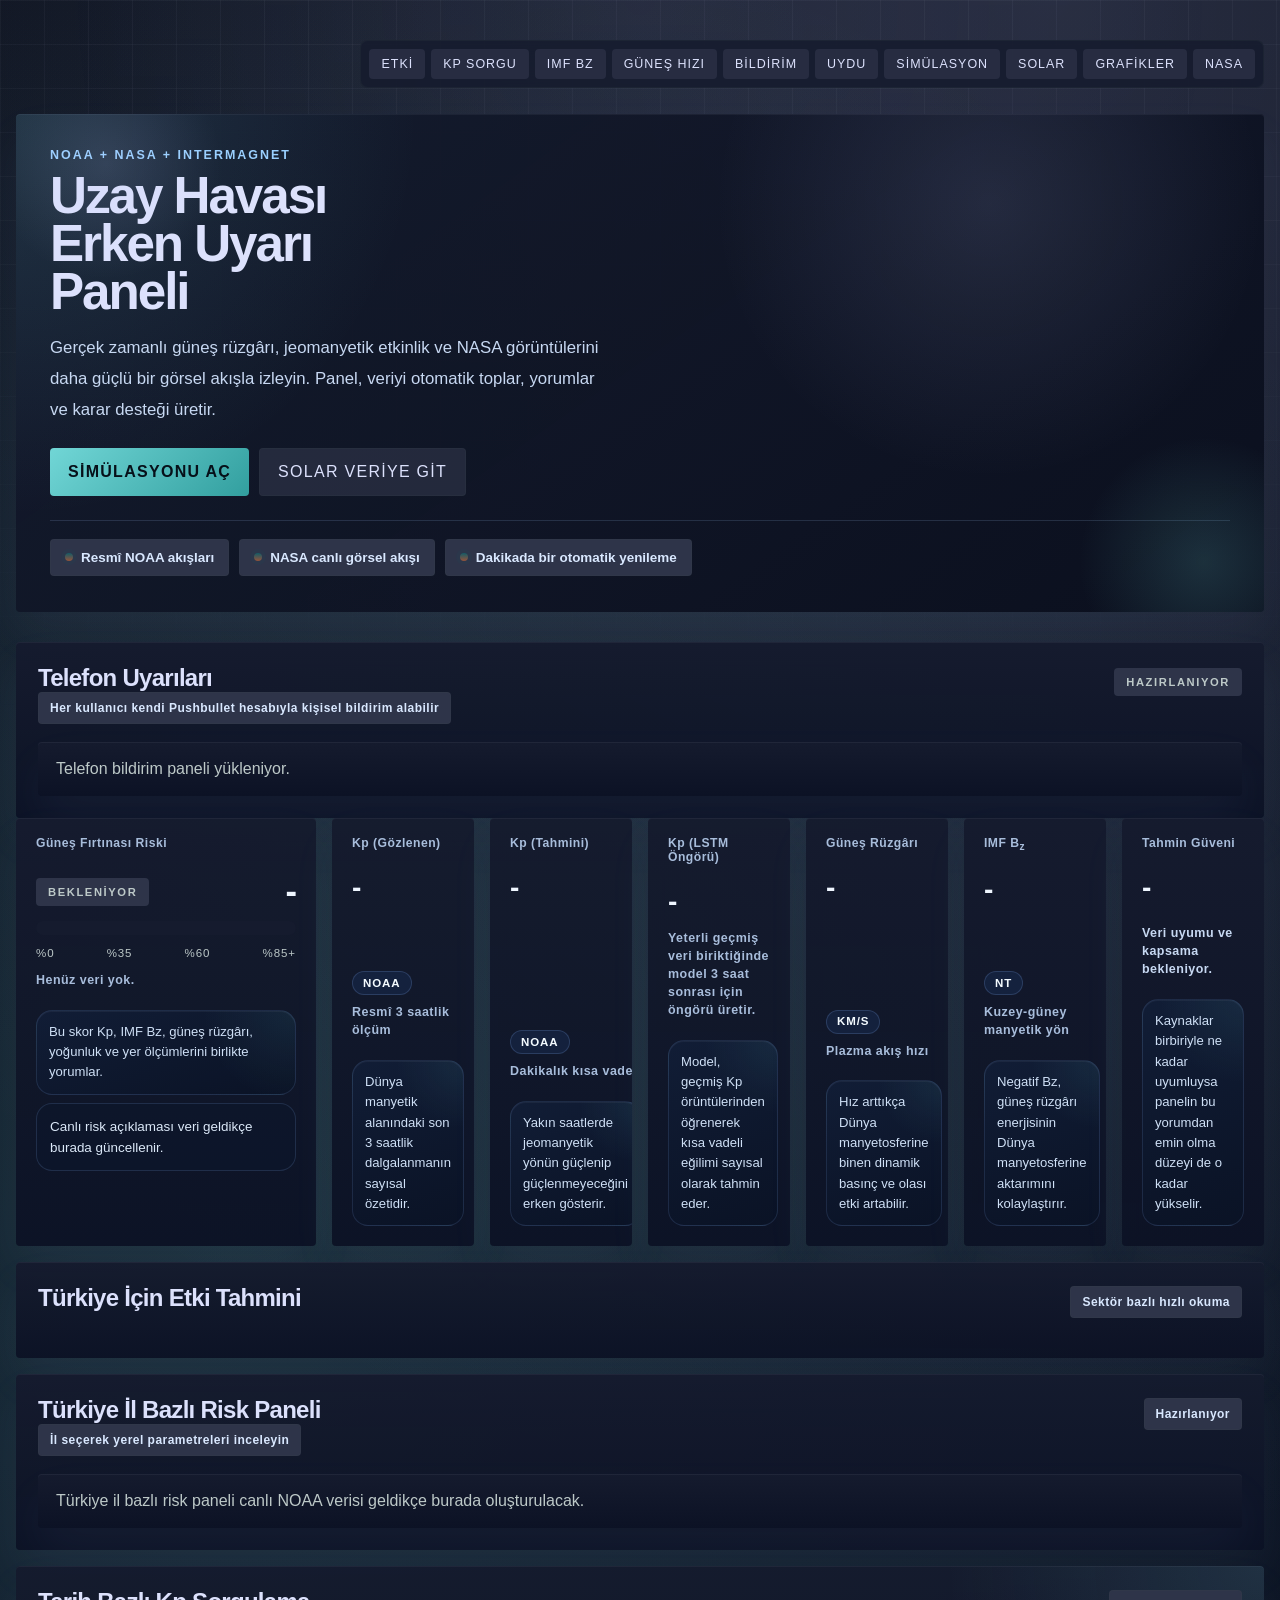
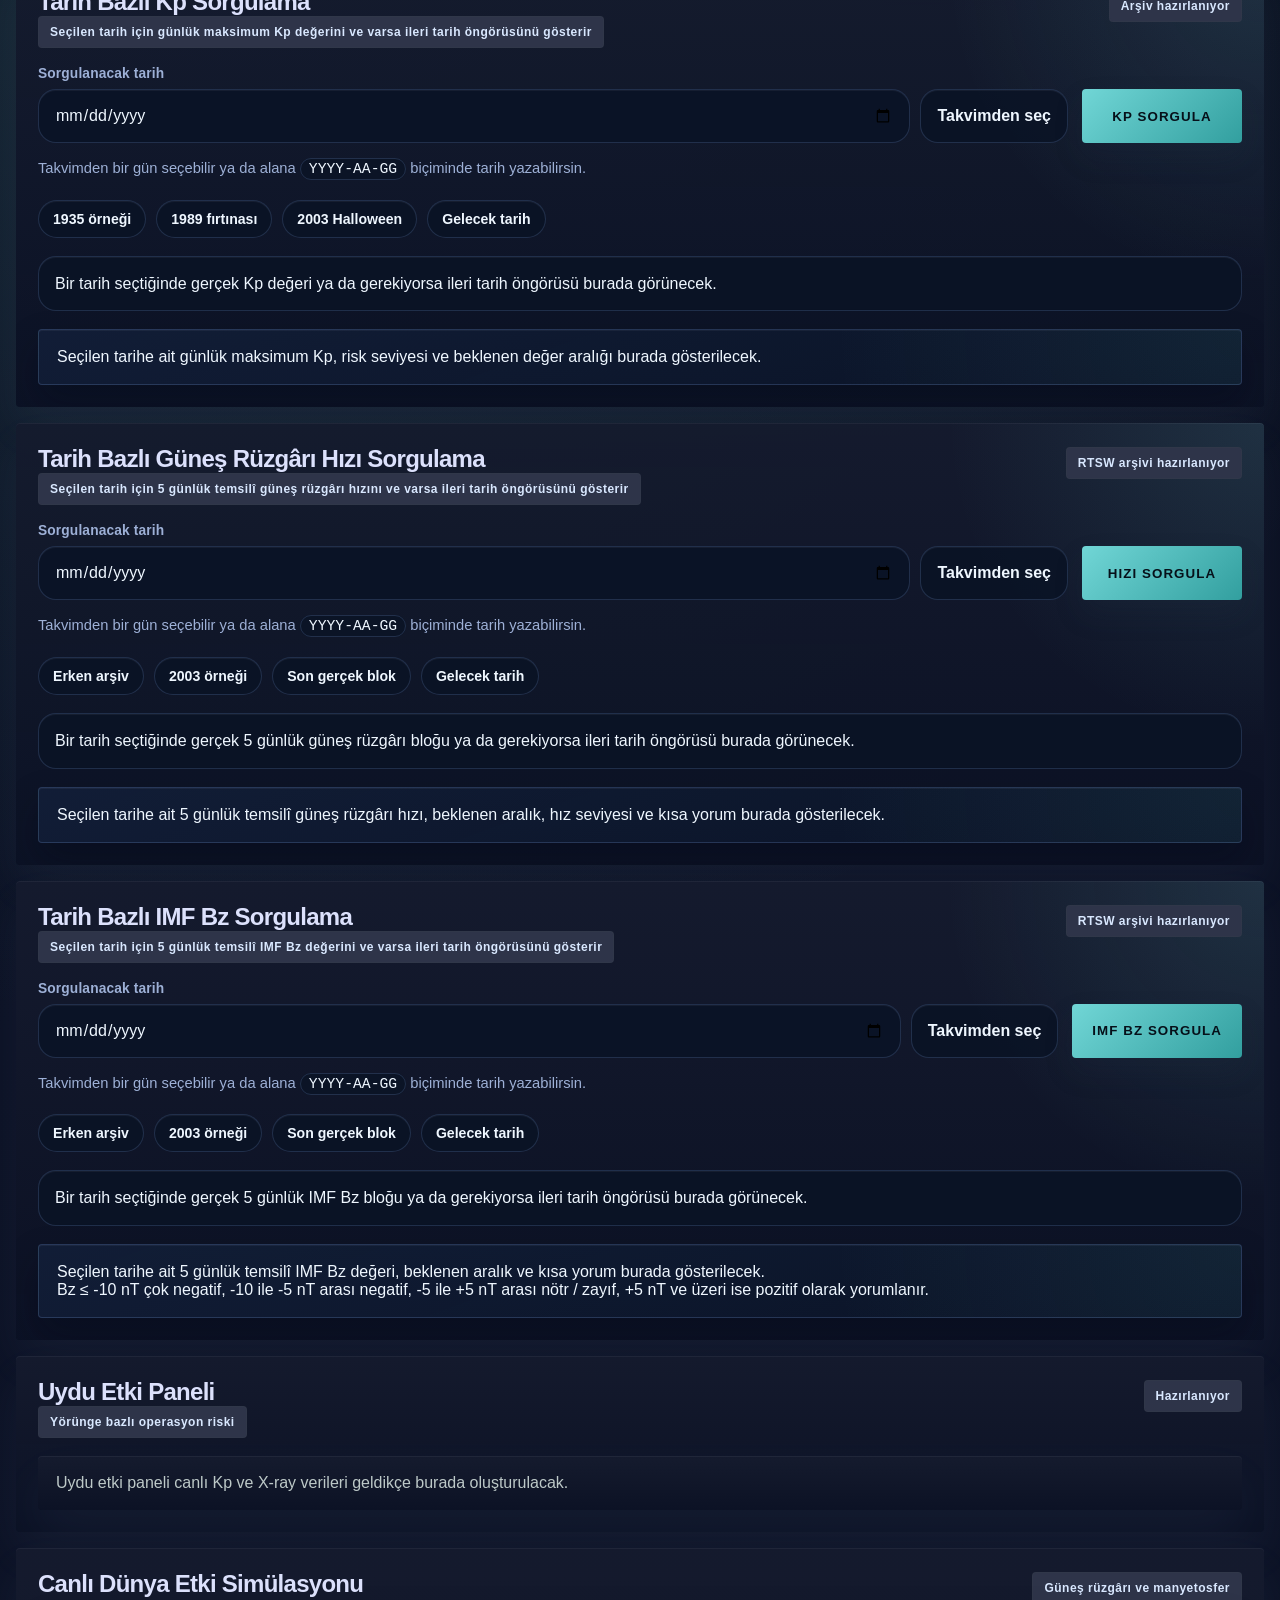
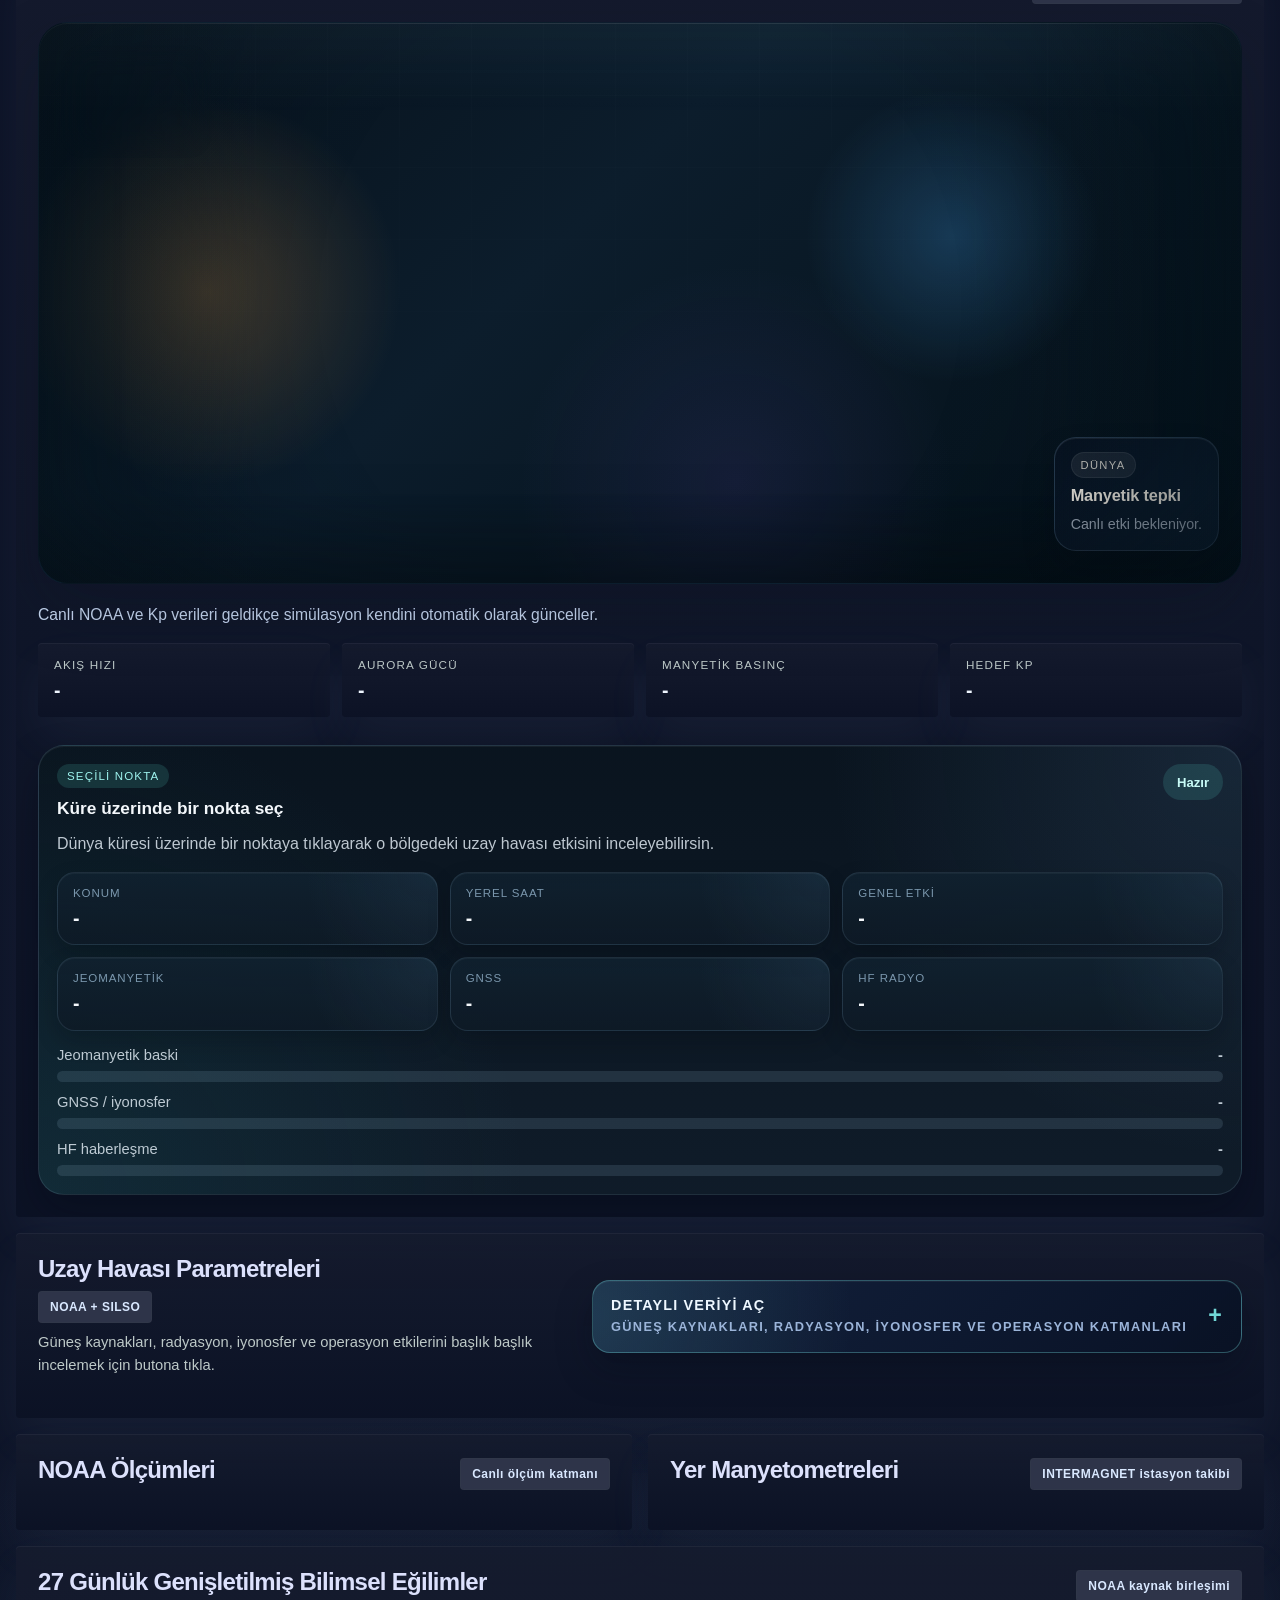
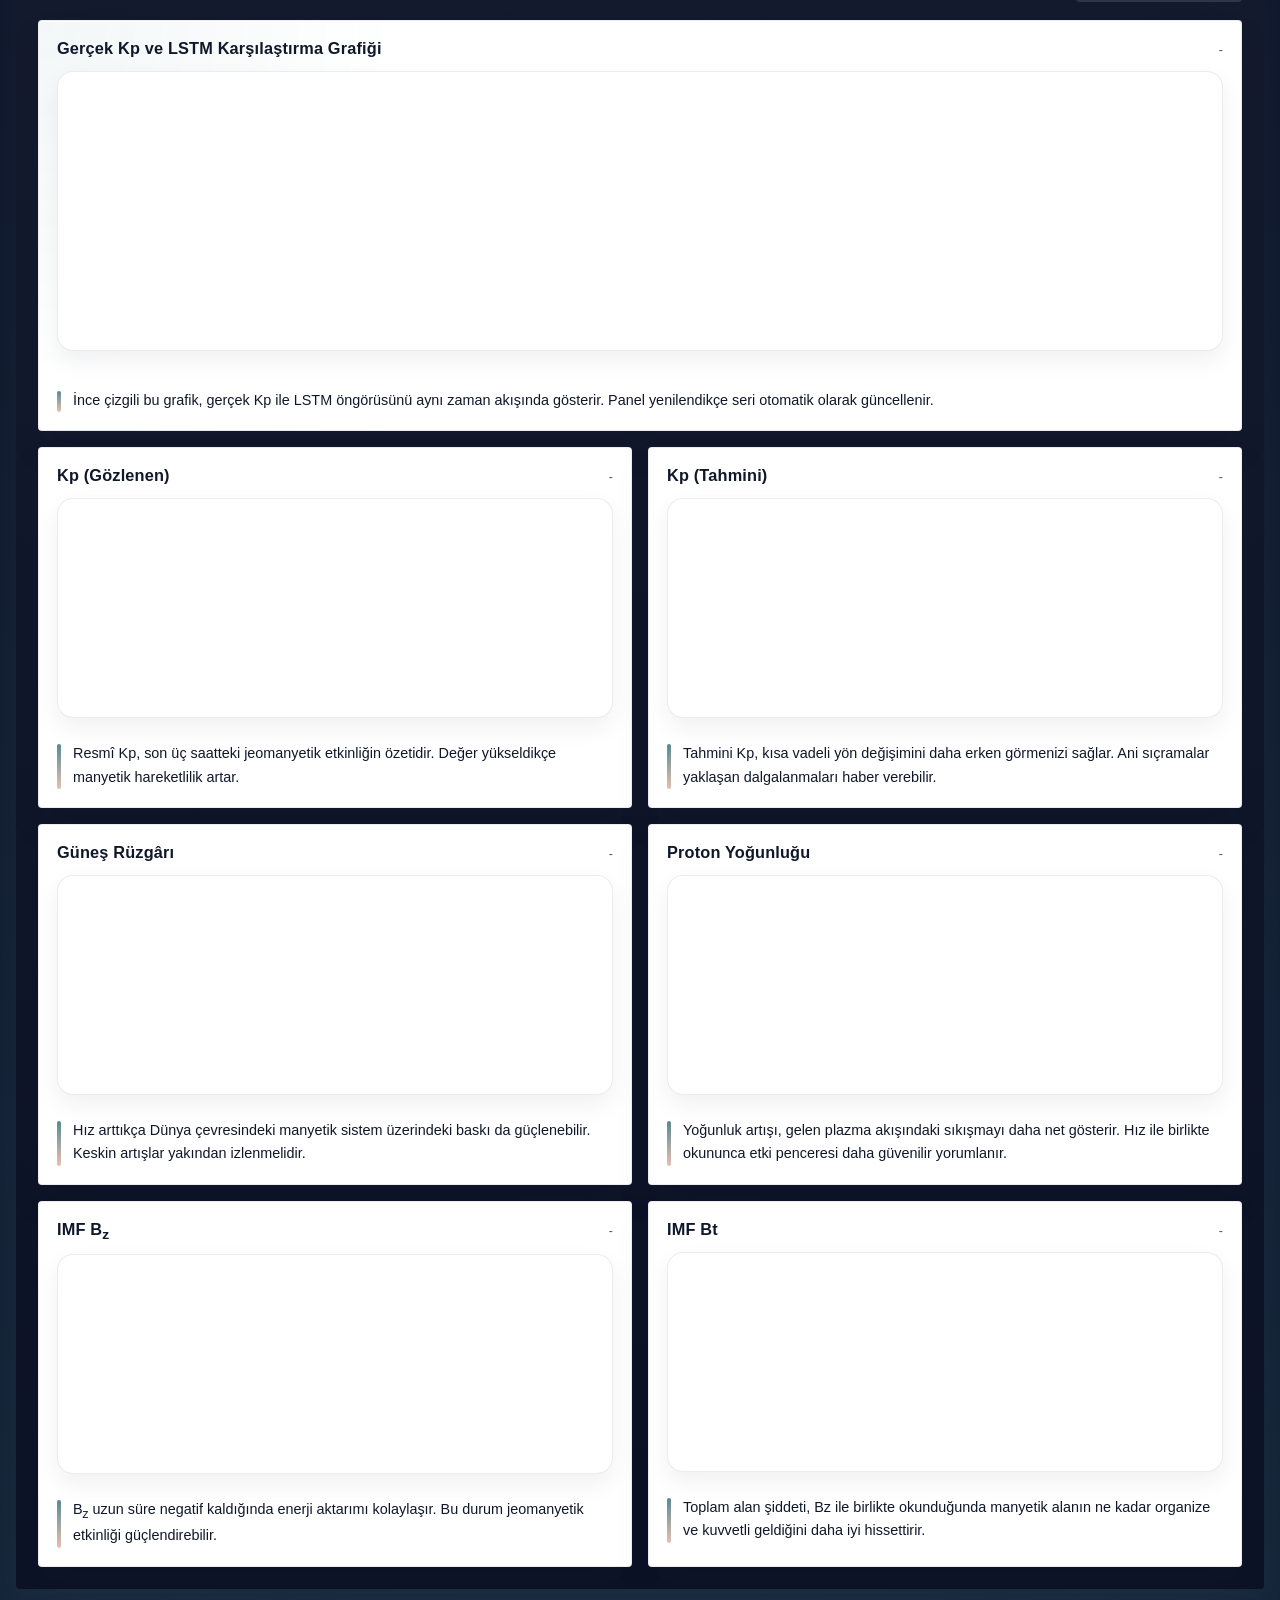
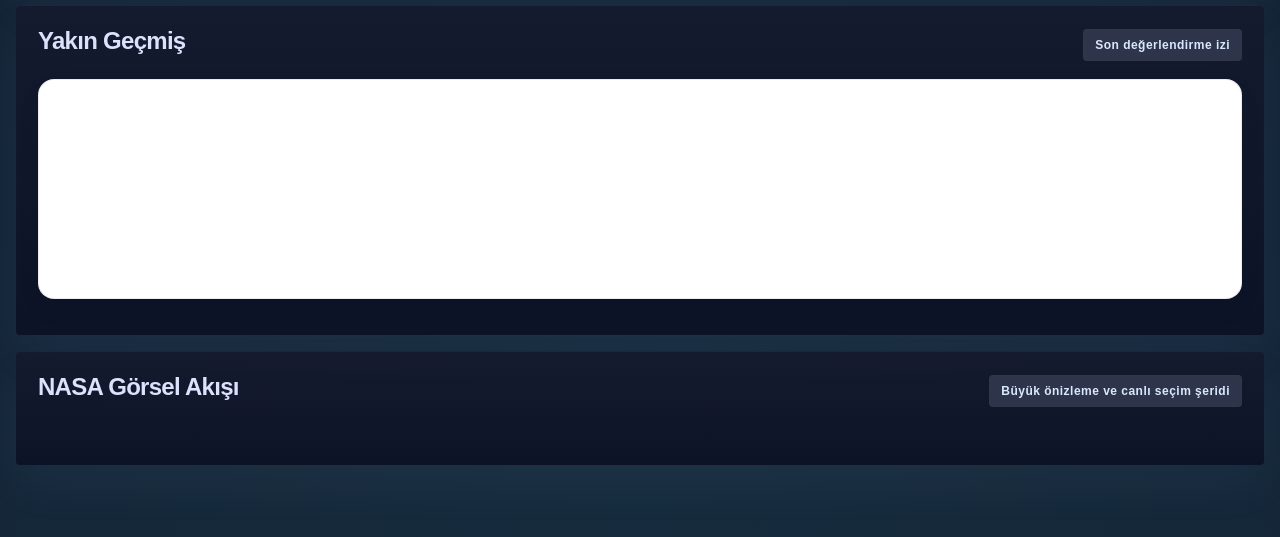
==== commit 3bfd4d3e: "Update index.html" ====
--- a/web/index.html
+++ b/web/index.html
@@ -8,7 +8,7 @@
   <link rel="preconnect" href="https://fonts.googleapis.com">
   <link rel="preconnect" href="https://fonts.gstatic.com" crossorigin>
   <link href="https://fonts.googleapis.com/css2?family=Space+Grotesk:wght@400;500;600;700&family=Inter:wght@400;500;600;700&display=swap" rel="stylesheet">
-  <link rel="stylesheet" href="/static/panel.css?v=20260329-notification-balance-1">
+  <link rel="stylesheet" href="./panel.css">
 </head>
 <body>
   <div class="backdrop"></div>
--- a/web/panel.css
+++ b/web/panel.css
@@ -0,0 +1,4849 @@
+:root {
+  --bg: #f6f0e7;
+  --ink: #171613;
+  --muted: #6a615a;
+  --line: rgba(23, 22, 19, 0.09);
+  --card: rgba(255, 251, 246, 0.8);
+  --card-strong: rgba(255, 252, 248, 0.92);
+  --warm: #c46235;
+  --amber: #d29a2c;
+  --teal: #0f5f69;
+  --navy: #203142;
+  --red: #962727;
+  --shadow: 0 28px 80px rgba(42, 27, 15, 0.14);
+  --shadow-soft: 0 18px 42px rgba(42, 27, 15, 0.1);
+  --shadow-card: 0 14px 28px rgba(42, 27, 15, 0.08);
+}
+
+* { box-sizing: border-box; }
+
+body {
+  margin: 0;
+  min-height: 100vh;
+  color: var(--ink);
+  font-family: "Aptos", "Segoe UI Variable Text", "Segoe UI", "Trebuchet MS", sans-serif;
+  background:
+    radial-gradient(circle at 0% 0%, rgba(196, 98, 53, 0.28), transparent 26%),
+    radial-gradient(circle at 100% 10%, rgba(15, 95, 105, 0.24), transparent 24%),
+    radial-gradient(circle at 50% 100%, rgba(210, 154, 44, 0.14), transparent 34%),
+    linear-gradient(180deg, #fcf8f3 0%, #efe4d7 46%, #e7d9ca 100%);
+}
+
+.backdrop {
+  position: fixed;
+  inset: 0;
+  background-image:
+    linear-gradient(rgba(29, 26, 23, 0.03) 1px, transparent 1px),
+    linear-gradient(90deg, rgba(29, 26, 23, 0.03) 1px, transparent 1px);
+  background-size: 42px 42px;
+  mask-image: linear-gradient(180deg, rgba(0, 0, 0, 0.8), transparent);
+  pointer-events: none;
+}
+
+.shell {
+  position: relative;
+  width: min(1320px, calc(100% - 32px));
+  margin: 0 auto;
+  padding: 40px 0 72px;
+}
+
+.hero {
+  display: grid;
+  grid-template-columns: minmax(0, 1fr);
+  gap: 20px;
+  align-items: start;
+  margin-bottom: 30px;
+}
+
+.hero-copy,
+.controls,
+.signal-card,
+.panel {
+  position: relative;
+  overflow: hidden;
+  background: var(--card);
+  border: 1px solid var(--line);
+  border-radius: 30px;
+  box-shadow: var(--shadow);
+  backdrop-filter: blur(20px);
+  transition: transform 220ms ease, box-shadow 220ms ease, border-color 220ms ease;
+}
+
+.hero-copy {
+  padding: 34px 34px 36px;
+  background:
+    radial-gradient(circle at top left, rgba(255, 255, 255, 0.92), transparent 34%),
+    radial-gradient(circle at 80% 10%, rgba(15, 95, 105, 0.08), transparent 28%),
+    linear-gradient(135deg, rgba(255, 252, 248, 0.97), rgba(244, 234, 223, 0.84));
+}
+
+.hero-copy::before {
+  content: "";
+  position: absolute;
+  inset: auto -70px -80px auto;
+  width: 260px;
+  height: 260px;
+  border-radius: 999px;
+  background: radial-gradient(circle, rgba(15, 95, 105, 0.18), transparent 68%);
+  pointer-events: none;
+}
+
+.hero-copy::after {
+  content: "";
+  position: absolute;
+  inset: -70px auto auto -30px;
+  width: 240px;
+  height: 240px;
+  border-radius: 999px;
+  background: radial-gradient(circle, rgba(196, 98, 53, 0.16), transparent 68%);
+  pointer-events: none;
+}
+
+.eyebrow {
+  margin: 0 0 10px;
+  letter-spacing: 0.16em;
+  text-transform: uppercase;
+  color: var(--warm);
+  font-size: 0.78rem;
+  font-weight: 700;
+}
+
+h1, h2 { font-family: "Iowan Old Style", "Palatino Linotype", "Book Antiqua", Georgia, serif; }
+
+h1 {
+  margin: 0;
+  font-size: clamp(2.2rem, 4vw, 4.3rem);
+  line-height: 0.94;
+  letter-spacing: -0.04em;
+  max-width: 11ch;
+}
+
+.lede {
+  max-width: 60ch;
+  color: var(--muted);
+  font-size: 1.05rem;
+  line-height: 1.84;
+}
+
+.hero-tags {
+  display: flex;
+  flex-wrap: wrap;
+  gap: 10px;
+  margin-top: 24px;
+  padding-top: 18px;
+  border-top: 1px solid rgba(29, 26, 23, 0.08);
+}
+
+.hero-tag {
+  display: inline-flex;
+  align-items: center;
+  gap: 8px;
+  padding: 10px 14px;
+  border-radius: 999px;
+  background:
+    linear-gradient(135deg, rgba(255, 255, 255, 0.9), rgba(244, 236, 227, 0.82));
+  border: 1px solid rgba(29, 26, 23, 0.08);
+  color: #51453e;
+  font-size: 0.84rem;
+  font-weight: 600;
+  box-shadow:
+    inset 0 1px 0 rgba(255, 255, 255, 0.8),
+    0 10px 20px rgba(42, 27, 15, 0.06);
+}
+
+.hero-tag::before {
+  content: "";
+  width: 8px;
+  height: 8px;
+  border-radius: 999px;
+  background: linear-gradient(180deg, rgba(15, 95, 105, 0.9), rgba(196, 98, 53, 0.68));
+  box-shadow: 0 0 0 4px rgba(15, 95, 105, 0.08);
+}
+
+.controls {
+  padding: 26px;
+  display: grid;
+  align-content: start;
+  gap: 18px;
+  background:
+    radial-gradient(circle at top right, rgba(255, 255, 255, 0.88), transparent 30%),
+    linear-gradient(180deg, rgba(255, 252, 248, 0.96), rgba(241, 232, 221, 0.88));
+}
+
+.controls::before {
+  content: "";
+  position: absolute;
+  inset: 0 auto auto 0;
+  width: 100%;
+  height: 4px;
+  background: linear-gradient(90deg, rgba(15, 95, 105, 0.9), rgba(210, 154, 44, 0.78), rgba(196, 98, 53, 0.78));
+}
+
+.controls-kicker {
+  margin: 0;
+  color: var(--teal);
+  font-size: 0.76rem;
+  letter-spacing: 0.14em;
+  text-transform: uppercase;
+  font-weight: 700;
+}
+
+.controls-title {
+  margin: 0;
+  font-family: "Palatino Linotype", "Book Antiqua", Georgia, serif;
+  font-size: 1.24rem;
+  line-height: 1.48;
+  max-width: 30ch;
+}
+
+.primary {
+  appearance: none;
+  border: 0;
+  border-radius: 999px;
+  padding: 14px 20px;
+  background: linear-gradient(135deg, var(--ink), #43342b);
+  color: #fffaf2;
+  font-weight: 700;
+  cursor: pointer;
+}
+
+.primary:disabled {
+  cursor: progress;
+  opacity: 0.7;
+}
+
+.toggle {
+  display: flex;
+  align-items: center;
+  gap: 10px;
+  padding: 12px 14px;
+  border-radius: 18px;
+  background: rgba(255, 255, 255, 0.62);
+  border: 1px solid rgba(29, 26, 23, 0.08);
+  color: var(--muted);
+}
+
+.toggle input {
+  width: 18px;
+  height: 18px;
+  accent-color: var(--teal);
+}
+
+.status-line {
+  margin: 0;
+  min-height: 1.4em;
+  padding: 14px 16px;
+  border-radius: 20px;
+  border: 1px solid rgba(15, 95, 105, 0.12);
+  background:
+    linear-gradient(135deg, rgba(15, 95, 105, 0.12), rgba(255, 255, 255, 0.7)),
+    rgba(255, 255, 255, 0.55);
+  color: rgba(31, 26, 23, 0.72);
+  box-shadow: inset 0 1px 0 rgba(255, 255, 255, 0.74);
+}
+
+.access-panel {
+  display: grid;
+  gap: 10px;
+  padding: 16px;
+  border-radius: 22px;
+  border: 1px solid rgba(29, 26, 23, 0.08);
+  background:
+    radial-gradient(circle at top right, rgba(255, 255, 255, 0.82), transparent 34%),
+    linear-gradient(180deg, rgba(255, 255, 255, 0.9), rgba(244, 236, 227, 0.82));
+  box-shadow:
+    inset 0 1px 0 rgba(255, 255, 255, 0.78),
+    0 12px 24px rgba(42, 27, 15, 0.05);
+}
+
+.access-head {
+  display: flex;
+  justify-content: space-between;
+  gap: 12px;
+  align-items: center;
+}
+
+.access-kicker {
+  margin: 0;
+  color: var(--muted);
+  font-size: 0.74rem;
+  letter-spacing: 0.12em;
+  text-transform: uppercase;
+  font-weight: 700;
+}
+
+.access-link {
+  color: #155d66;
+  text-decoration: none;
+  font-size: 1rem;
+  line-height: 1.5;
+  font-weight: 700;
+  word-break: break-all;
+}
+
+.access-link:hover {
+  text-decoration: underline;
+}
+
+.access-link-disabled {
+  color: var(--muted);
+  pointer-events: none;
+  text-decoration: none;
+}
+
+.access-hint {
+  margin: 0;
+  color: rgba(31, 26, 23, 0.72);
+  line-height: 1.6;
+  font-size: 0.9rem;
+}
+
+.access-meta {
+  display: flex;
+  justify-content: space-between;
+  gap: 14px;
+  align-items: center;
+  padding-top: 10px;
+  border-top: 1px solid rgba(29, 26, 23, 0.08);
+  color: var(--muted);
+  font-size: 0.82rem;
+}
+
+.access-meta a {
+  color: #1f1a17;
+  text-decoration: none;
+  font-weight: 600;
+  word-break: break-all;
+}
+
+.access-meta a:hover {
+  text-decoration: underline;
+}
+
+.summary-grid {
+  display: grid;
+  grid-template-columns: repeat(8, minmax(0, 1fr));
+  gap: 16px;
+  margin-bottom: 16px;
+}
+
+.signal-card {
+  padding: 18px 20px 20px;
+  display: flex;
+  flex-direction: column;
+  gap: 10px;
+  background:
+    radial-gradient(circle at top right, rgba(255, 255, 255, 0.78), transparent 34%),
+    linear-gradient(180deg, var(--card-strong), rgba(248, 240, 232, 0.84));
+  box-shadow: var(--shadow-soft);
+}
+
+.signal-card::before {
+  content: "";
+  position: absolute;
+  inset: 0 0 auto 0;
+  height: 4px;
+  background: var(--card-accent, linear-gradient(90deg, rgba(15, 95, 105, 0.8), rgba(196, 98, 53, 0.6)));
+}
+
+.signal-risk {
+  --card-accent: linear-gradient(90deg, #bd4f26, #e1a23a 72%, #0f5f69);
+}
+
+.signal-kp {
+  --card-accent: linear-gradient(90deg, #bd4f26, #d98653);
+}
+
+.signal-kp-est {
+  --card-accent: linear-gradient(90deg, #d29a2c, #e0b85e);
+}
+
+.signal-kp-ai {
+  --card-accent: linear-gradient(90deg, #203142, #0f5f69);
+}
+
+.signal-wind {
+  --card-accent: linear-gradient(90deg, #0f5f69, #59a2ab);
+}
+
+.signal-bz {
+  --card-accent: linear-gradient(90deg, #203142, #0f5f69);
+}
+
+.signal-confidence {
+  --card-accent: linear-gradient(90deg, #0f5f69, #c8a25c);
+}
+
+.signal-card:hover,
+.panel:hover,
+.controls:hover {
+  transform: translateY(-2px);
+  box-shadow: 0 22px 42px rgba(48, 29, 16, 0.1);
+  border-color: rgba(21, 92, 103, 0.12);
+}
+.level-card {
+  grid-column: span 2;
+  display: flex;
+  flex-direction: column;
+  gap: 10px;
+  background:
+    radial-gradient(circle at top right, rgba(255, 255, 255, 0.82), transparent 34%),
+    linear-gradient(135deg, rgba(255, 252, 248, 0.96), rgba(240, 232, 222, 0.9));
+}
+
+.confidence-card {
+  background:
+    radial-gradient(circle at top right, rgba(255, 255, 255, 0.82), transparent 34%),
+    linear-gradient(180deg, rgba(244, 251, 251, 0.94), rgba(233, 245, 244, 0.86));
+}
+
+.card-kicker, .panel-note, .meta {
+  color: var(--muted);
+  font-weight: 600;
+}
+
+.card-kicker {
+  margin: 0 0 12px;
+  font-size: 0.76rem;
+  text-transform: uppercase;
+  letter-spacing: 0.16em;
+}
+
+.level-row {
+  display: flex;
+  justify-content: space-between;
+  align-items: center;
+  gap: 12px;
+}
+
+.badge {
+  display: inline-flex;
+  align-items: center;
+  padding: 8px 12px;
+  border-radius: 999px;
+  font-size: 0.82rem;
+  font-weight: 700;
+  text-transform: uppercase;
+  letter-spacing: 0.08em;
+}
+
+.badge-neutral { background: rgba(31, 26, 23, 0.08); color: var(--ink); }
+.badge-normal { background: rgba(21, 93, 102, 0.12); color: var(--teal); }
+.badge-watch { background: rgba(201, 133, 26, 0.16); color: var(--amber); }
+.badge-warning, .badge-severe { background: rgba(140, 31, 31, 0.14); color: var(--red); }
+
+.score-value, .metric {
+  margin: 0;
+  font-size: clamp(2.1rem, 4vw, 3.55rem);
+  line-height: 0.95;
+  font-weight: 700;
+  letter-spacing: -0.04em;
+}
+
+.signal-card .score-value,
+.signal-card .metric {
+  color: #1b1815;
+  text-shadow: 0 1px 0 rgba(255, 255, 255, 0.36);
+}
+
+.signal-card .meta {
+  margin-top: auto;
+  font-size: 0.84rem;
+  line-height: 1.6;
+}
+
+.confidence-card .meta {
+  color: rgba(31, 26, 23, 0.7);
+}
+
+.risk-meter {
+  position: relative;
+  height: 14px;
+  border-radius: 999px;
+  overflow: hidden;
+  border: 1px solid rgba(31, 26, 23, 0.12);
+  background:
+    linear-gradient(90deg,
+      rgba(21, 93, 102, 0.12) 0%,
+      rgba(21, 93, 102, 0.12) 35%,
+      rgba(201, 133, 26, 0.14) 35%,
+      rgba(201, 133, 26, 0.14) 60%,
+      rgba(189, 79, 38, 0.14) 60%,
+      rgba(189, 79, 38, 0.14) 85%,
+      rgba(140, 31, 31, 0.18) 85%,
+      rgba(140, 31, 31, 0.18) 100%);
+}
+
+.risk-bar {
+  width: 0;
+  height: 100%;
+  border-radius: inherit;
+  background: linear-gradient(90deg, #155d66, #4f8e8e);
+  box-shadow:
+    inset 0 1px 0 rgba(255, 255, 255, 0.34),
+    0 6px 16px rgba(21, 93, 102, 0.18);
+  transition: width 320ms ease, background 320ms ease;
+}
+
+.risk-bar.risk-watch {
+  background: linear-gradient(90deg, #c9851a, #deaa47);
+  box-shadow:
+    inset 0 1px 0 rgba(255, 255, 255, 0.34),
+    0 6px 16px rgba(201, 133, 26, 0.2);
+}
+
+.risk-bar.risk-warning {
+  background: linear-gradient(90deg, #bd4f26, #d07a43);
+  box-shadow:
+    inset 0 1px 0 rgba(255, 255, 255, 0.34),
+    0 6px 16px rgba(189, 79, 38, 0.22);
+}
+
+.risk-bar.risk-severe {
+  background: linear-gradient(90deg, #8c1f1f, #bf4343);
+  box-shadow:
+    inset 0 1px 0 rgba(255, 255, 255, 0.32),
+    0 6px 18px rgba(140, 31, 31, 0.26);
+}
+
+.risk-scale {
+  display: flex;
+  justify-content: space-between;
+  gap: 10px;
+  color: var(--muted);
+  font-size: 0.72rem;
+  letter-spacing: 0.08em;
+  text-transform: uppercase;
+}
+
+.risk-narrative {
+  margin: 0;
+  min-height: 4.8em;
+  color: rgba(31, 26, 23, 0.84);
+  font-size: 0.98rem;
+  line-height: 1.7;
+}
+
+.panel-grid {
+  display: grid;
+  grid-template-columns: repeat(2, minmax(0, 1fr));
+  gap: 16px;
+}
+
+.panel {
+  padding: 22px;
+  background:
+    radial-gradient(circle at top right, rgba(255, 255, 255, 0.78), transparent 34%),
+    linear-gradient(180deg, rgba(255, 252, 248, 0.92), rgba(244, 236, 227, 0.82));
+  box-shadow: var(--shadow-soft);
+}
+
+.panel::before {
+  content: "";
+  position: absolute;
+  inset: 18px auto 18px 0;
+  width: 4px;
+  border-radius: 999px;
+  background: var(--panel-accent, linear-gradient(180deg, #0f5f69, rgba(196, 98, 53, 0.58)));
+}
+
+.panel-risk-panel {
+  --panel-accent: linear-gradient(180deg, #bd4f26, #e0a45c);
+}
+
+.panel-impact-panel {
+  --panel-accent: linear-gradient(180deg, #0f5f69, #4f9aa3);
+}
+
+.panel-insight-panel {
+  --panel-accent: linear-gradient(180deg, #203142, #0f5f69);
+}
+
+.panel-simulation-panel {
+  --panel-accent: linear-gradient(180deg, #d29a2c, #0f5f69);
+}
+
+.panel-noaa {
+  --panel-accent: linear-gradient(180deg, #bd4f26, rgba(189, 79, 38, 0.34));
+}
+
+.panel-ground {
+  --panel-accent: linear-gradient(180deg, #d29a2c, rgba(210, 154, 44, 0.34));
+}
+
+.panel-trends-panel {
+  --panel-accent: linear-gradient(180deg, #0f5f69, rgba(15, 95, 105, 0.34));
+}
+
+.panel-history-panel {
+  --panel-accent: linear-gradient(180deg, #203142, rgba(32, 49, 66, 0.34));
+}
+
+.panel-nasa-panel {
+  --panel-accent: linear-gradient(180deg, #7e3b6f, rgba(126, 59, 111, 0.3));
+}
+
+.panel-wide { grid-column: span 2; }
+
+.panel-head {
+  display: flex;
+  justify-content: space-between;
+  gap: 16px;
+  align-items: baseline;
+  margin-bottom: 18px;
+  padding-bottom: 14px;
+  border-bottom: 1px solid rgba(23, 22, 19, 0.07);
+}
+
+.panel-head h2 {
+  margin: 0;
+  font-size: 1.5rem;
+  letter-spacing: -0.03em;
+}
+
+.simulation-shell {
+  display: grid;
+  gap: 18px;
+}
+
+.simulation-stage {
+  position: relative;
+  overflow: hidden;
+  min-height: 560px;
+  border-radius: 30px;
+  border: 1px solid rgba(21, 46, 68, 0.18);
+  background:
+    radial-gradient(circle at 14% 48%, rgba(255, 170, 70, 0.22), transparent 18%),
+    radial-gradient(circle at 76% 38%, rgba(72, 174, 255, 0.22), transparent 15%),
+    radial-gradient(circle at 58% 82%, rgba(109, 74, 194, 0.12), transparent 26%),
+    linear-gradient(135deg, #061019 0%, #0c1d2c 42%, #041018 100%);
+  box-shadow:
+    inset 0 1px 0 rgba(255, 255, 255, 0.08),
+    inset 0 -36px 80px rgba(0, 0, 0, 0.28),
+    inset 0 0 120px rgba(67, 166, 255, 0.06),
+    0 28px 64px rgba(14, 24, 36, 0.22);
+}
+
+.simulation-stage::before,
+.simulation-stage::after {
+  content: "";
+  position: absolute;
+  inset: 0;
+  pointer-events: none;
+}
+
+.simulation-stage::before {
+  background-image:
+    linear-gradient(rgba(255, 255, 255, 0.04) 1px, transparent 1px),
+    linear-gradient(90deg, rgba(255, 255, 255, 0.03) 1px, transparent 1px);
+  background-size: 72px 72px;
+  mask-image: linear-gradient(180deg, rgba(0, 0, 0, 0.4), transparent 92%);
+}
+
+.simulation-stage::after {
+  background:
+    radial-gradient(circle at center, transparent 48%, rgba(4, 16, 24, 0.24) 100%),
+    linear-gradient(90deg, rgba(4, 16, 24, 0.34), transparent 18%, transparent 82%, rgba(4, 16, 24, 0.34)),
+    linear-gradient(180deg, rgba(255, 255, 255, 0.03), transparent 16%, transparent 84%, rgba(0, 0, 0, 0.22));
+}
+
+.space-weather-sim {
+  display: block;
+  width: 100%;
+  height: 560px;
+  border-radius: inherit;
+}
+
+.simulation-overlay {
+  position: absolute;
+  inset: 0;
+  display: flex;
+  justify-content: space-between;
+  align-items: flex-start;
+  gap: 16px;
+  padding: 22px;
+  pointer-events: none;
+}
+
+.simulation-callout {
+  max-width: 250px;
+  padding: 14px 16px;
+  border-radius: 22px;
+  border: 1px solid rgba(255, 255, 255, 0.14);
+  background:
+    linear-gradient(135deg, rgba(10, 20, 31, 0.72), rgba(19, 39, 57, 0.42));
+  box-shadow:
+    inset 0 1px 0 rgba(255, 255, 255, 0.08),
+    0 18px 32px rgba(4, 9, 16, 0.22);
+  backdrop-filter: blur(16px);
+  color: #f7f2e8;
+}
+
+.simulation-callout strong {
+  display: block;
+  margin-top: 8px;
+  font-size: 1.02rem;
+  letter-spacing: -0.01em;
+}
+
+.simulation-callout p {
+  margin: 8px 0 0;
+  color: rgba(247, 242, 232, 0.74);
+  font-size: 0.89rem;
+  line-height: 1.58;
+}
+
+.simulation-callout-earth {
+  align-self: flex-end;
+  margin-bottom: 10px;
+}
+
+.simulation-pill {
+  display: inline-flex;
+  align-items: center;
+  padding: 6px 9px;
+  border-radius: 999px;
+  background: rgba(255, 255, 255, 0.08);
+  color: rgba(247, 242, 232, 0.88);
+  font-size: 0.7rem;
+  letter-spacing: 0.12em;
+  text-transform: uppercase;
+  border: 1px solid rgba(255, 255, 255, 0.08);
+}
+
+.simulation-meta {
+  display: grid;
+  gap: 14px;
+}
+
+.simulation-summary {
+  margin: 0;
+  color: rgba(31, 26, 23, 0.82);
+  font-size: 0.98rem;
+  line-height: 1.72;
+}
+
+.simulation-stats {
+  display: grid;
+  grid-template-columns: repeat(4, minmax(0, 1fr));
+  gap: 12px;
+}
+
+.simulation-stat {
+  padding: 15px 16px;
+  border-radius: 20px;
+  border: 1px solid rgba(31, 26, 23, 0.08);
+  background:
+    radial-gradient(circle at top right, rgba(255, 255, 255, 0.88), transparent 34%),
+    linear-gradient(180deg, rgba(255, 255, 255, 0.92), rgba(245, 237, 229, 0.8));
+  box-shadow:
+    inset 0 1px 0 rgba(255, 255, 255, 0.72),
+    0 12px 24px rgba(41, 25, 14, 0.06);
+}
+
+.simulation-stat span {
+  display: block;
+  margin-bottom: 8px;
+  color: var(--muted);
+  font-size: 0.73rem;
+  letter-spacing: 0.1em;
+  text-transform: uppercase;
+}
+
+.simulation-stat strong {
+  display: block;
+  font-size: 1.22rem;
+  line-height: 1.2;
+  letter-spacing: -0.03em;
+}
+
+.simulation-legend {
+  display: flex;
+  flex-wrap: wrap;
+  gap: 10px;
+}
+
+.simulation-point-panel {
+  padding: 18px;
+  border-radius: 26px;
+  border: 1px solid rgba(131, 164, 190, 0.18);
+  background:
+    radial-gradient(circle at top right, rgba(86, 123, 166, 0.18), transparent 32%),
+    radial-gradient(circle at bottom left, rgba(28, 122, 128, 0.16), transparent 38%),
+    linear-gradient(180deg, rgba(10, 21, 31, 0.96), rgba(16, 29, 42, 0.95));
+  box-shadow:
+    inset 0 1px 0 rgba(255, 255, 255, 0.05),
+    0 18px 40px rgba(3, 8, 14, 0.28);
+}
+
+.simulation-point-head {
+  display: flex;
+  justify-content: space-between;
+  gap: 16px;
+  align-items: flex-start;
+}
+
+.simulation-point-kicker {
+  display: inline-flex;
+  align-items: center;
+  padding: 6px 10px;
+  border-radius: 999px;
+  background: rgba(93, 225, 214, 0.14);
+  color: #9ef3ee;
+  font-size: 0.72rem;
+  letter-spacing: 0.1em;
+  text-transform: uppercase;
+}
+
+.simulation-point-head h3 {
+  margin: 10px 0 0;
+  font-size: 1.08rem;
+  color: #f3f7fb;
+}
+
+.simulation-point-badge {
+  display: inline-flex;
+  align-items: center;
+  justify-content: center;
+  min-height: 36px;
+  padding: 0 14px;
+  border-radius: 999px;
+  background: rgba(93, 225, 214, 0.14);
+  color: #c8fbf7;
+  font-weight: 700;
+  font-size: 0.82rem;
+  white-space: nowrap;
+}
+
+.simulation-point-summary {
+  margin: 12px 0 0;
+  color: rgba(224, 234, 242, 0.84);
+  line-height: 1.68;
+}
+
+.simulation-point-grid {
+  display: grid;
+  grid-template-columns: repeat(3, minmax(0, 1fr));
+  gap: 12px;
+  margin-top: 14px;
+}
+
+.simulation-point-metric {
+  padding: 14px 15px;
+  border-radius: 18px;
+  border: 1px solid rgba(135, 168, 194, 0.14);
+  background:
+    radial-gradient(circle at top right, rgba(82, 125, 161, 0.12), transparent 34%),
+    linear-gradient(180deg, rgba(16, 33, 47, 0.92), rgba(14, 26, 38, 0.88));
+  box-shadow:
+    inset 0 1px 0 rgba(255, 255, 255, 0.04),
+    0 10px 22px rgba(2, 8, 15, 0.22);
+}
+
+.simulation-point-metric span {
+  display: block;
+  color: rgba(153, 185, 209, 0.78);
+  font-size: 0.72rem;
+  letter-spacing: 0.08em;
+  text-transform: uppercase;
+}
+
+.simulation-point-metric strong {
+  display: block;
+  margin-top: 8px;
+  font-size: 1.22rem;
+  line-height: 1.2;
+  color: #f4f7fb;
+}
+
+.simulation-point-bars {
+  display: grid;
+  gap: 12px;
+  margin-top: 16px;
+}
+
+.simulation-point-bar-row {
+  display: grid;
+  gap: 8px;
+}
+
+.simulation-point-bar-top {
+  display: flex;
+  justify-content: space-between;
+  gap: 14px;
+  font-size: 0.92rem;
+  color: rgba(223, 233, 242, 0.84);
+}
+
+.simulation-point-bar-track {
+  height: 11px;
+  border-radius: 999px;
+  background: rgba(126, 160, 185, 0.18);
+  overflow: hidden;
+}
+
+.simulation-point-bar-track div {
+  width: 0;
+  height: 100%;
+  border-radius: inherit;
+  background: linear-gradient(90deg, #5de1d6, #f5ba57);
+  transition: width 220ms ease, background 220ms ease;
+}
+
+.simulation-chip {
+  display: inline-flex;
+  align-items: center;
+  gap: 10px;
+  padding: 10px 13px;
+  border-radius: 999px;
+  border: 1px solid rgba(31, 26, 23, 0.08);
+  background:
+    linear-gradient(135deg, rgba(255, 255, 255, 0.9), rgba(243, 235, 226, 0.82));
+  color: rgba(31, 26, 23, 0.82);
+  font-size: 0.82rem;
+  line-height: 1.4;
+  box-shadow:
+    inset 0 1px 0 rgba(255, 255, 255, 0.76),
+    0 10px 20px rgba(41, 25, 14, 0.05);
+}
+
+.simulation-chip::before {
+  content: "";
+  width: 10px;
+  height: 10px;
+  border-radius: 999px;
+  background: var(--chip-color, #c46235);
+  box-shadow: 0 0 0 4px var(--chip-glow, rgba(196, 98, 53, 0.16));
+}
+
+.simulation-chip-flow {
+  --chip-color: #ffb463;
+  --chip-glow: rgba(255, 180, 99, 0.16);
+}
+
+.simulation-chip-field {
+  --chip-color: #74c4ff;
+  --chip-glow: rgba(116, 196, 255, 0.16);
+}
+
+.simulation-chip-aurora {
+  --chip-color: #63f0a0;
+  --chip-glow: rgba(99, 240, 160, 0.18);
+}
+
+.simulation-chip-risk {
+  --chip-color: #d29a2c;
+  --chip-glow: rgba(210, 154, 44, 0.16);
+}
+
+.impact-grid {
+  display: grid;
+  grid-template-columns: repeat(2, minmax(0, 1fr));
+  gap: 16px;
+}
+
+.impact-card {
+  padding: 18px;
+  border-radius: 24px;
+  border: 1px solid rgba(31, 26, 23, 0.08);
+  background:
+    radial-gradient(circle at top right, rgba(255, 255, 255, 0.9), transparent 34%),
+    linear-gradient(180deg, rgba(255, 255, 255, 0.96), rgba(246, 239, 232, 0.86));
+  box-shadow:
+    inset 0 1px 0 rgba(255, 255, 255, 0.72),
+    0 12px 26px rgba(41, 25, 14, 0.08);
+}
+
+.impact-empty {
+  grid-column: span 2;
+  color: var(--muted);
+}
+
+.impact-empty p {
+  margin: 0;
+}
+
+.impact-head {
+  display: flex;
+  justify-content: space-between;
+  align-items: flex-start;
+  gap: 16px;
+  margin-bottom: 12px;
+}
+
+.impact-head h3 {
+  margin: 0 0 6px;
+  font-size: 1.08rem;
+}
+
+.impact-subtitle {
+  margin: 0;
+  color: var(--muted);
+  font-size: 0.88rem;
+  line-height: 1.5;
+}
+
+.impact-side {
+  display: flex;
+  flex-direction: column;
+  align-items: flex-end;
+  gap: 10px;
+}
+
+.impact-score {
+  font-size: 1.9rem;
+  line-height: 1;
+  letter-spacing: -0.02em;
+}
+
+.impact-summary {
+  margin: 0 0 14px;
+  color: rgba(31, 26, 23, 0.84);
+  line-height: 1.68;
+}
+
+.impact-footer {
+  padding-top: 12px;
+  border-top: 1px solid rgba(31, 26, 23, 0.08);
+}
+
+.impact-footer-label {
+  display: inline-block;
+  margin-bottom: 8px;
+  color: var(--muted);
+  font-size: 0.74rem;
+  letter-spacing: 0.08em;
+  text-transform: uppercase;
+}
+
+.impact-driver-list {
+  margin: 0;
+  padding-left: 18px;
+  color: rgba(31, 26, 23, 0.82);
+  line-height: 1.55;
+}
+
+.insight-grid {
+  display: grid;
+  grid-template-columns: 1.15fr 0.85fr;
+  gap: 16px;
+}
+
+.insight-card {
+  padding: 18px;
+  border-radius: 24px;
+  border: 1px solid rgba(31, 26, 23, 0.08);
+  background:
+    radial-gradient(circle at top right, rgba(255, 255, 255, 0.9), transparent 34%),
+    linear-gradient(180deg, rgba(255, 255, 255, 0.96), rgba(246, 239, 232, 0.86));
+  box-shadow:
+    inset 0 1px 0 rgba(255, 255, 255, 0.72),
+    0 12px 26px rgba(41, 25, 14, 0.08);
+}
+
+.insight-head {
+  display: flex;
+  justify-content: space-between;
+  align-items: center;
+  gap: 14px;
+  margin-bottom: 14px;
+}
+
+.insight-head h3 {
+  margin: 0;
+  font-size: 1.08rem;
+}
+
+.insight-summary {
+  margin: 0 0 12px;
+  color: rgba(31, 26, 23, 0.84);
+  line-height: 1.66;
+}
+
+.insight-range {
+  margin: 0 0 14px;
+  color: #155d66;
+  font-weight: 600;
+  line-height: 1.55;
+}
+
+.insight-chips {
+  display: flex;
+  flex-wrap: wrap;
+  gap: 8px;
+  margin-bottom: 12px;
+}
+
+.insight-chip {
+  display: inline-flex;
+  align-items: center;
+  padding: 7px 10px;
+  border-radius: 999px;
+  background: linear-gradient(135deg, rgba(15, 95, 105, 0.12), rgba(255, 255, 255, 0.78));
+  color: #0f5f69;
+  font-size: 0.78rem;
+  letter-spacing: 0.04em;
+  border: 1px solid rgba(15, 95, 105, 0.08);
+}
+
+.insight-fine {
+  margin: 0;
+  color: var(--muted);
+  font-size: 0.85rem;
+  line-height: 1.6;
+}
+
+.similar-events {
+  display: grid;
+  gap: 12px;
+}
+
+.similar-event {
+  padding: 14px 16px;
+  border-radius: 18px;
+  border: 1px solid rgba(31, 26, 23, 0.08);
+  background:
+    radial-gradient(circle at top right, rgba(255, 255, 255, 0.82), transparent 34%),
+    rgba(255, 255, 255, 0.72);
+}
+
+.similar-empty p {
+  margin: 0;
+  color: var(--muted);
+}
+
+.similar-top {
+  display: flex;
+  justify-content: space-between;
+  align-items: flex-start;
+  gap: 14px;
+  margin-bottom: 10px;
+}
+
+.similar-top strong {
+  display: block;
+  margin-bottom: 4px;
+}
+
+.similar-top p {
+  margin: 0;
+  color: var(--muted);
+  font-size: 0.84rem;
+}
+
+.similar-side {
+  display: flex;
+  flex-direction: column;
+  align-items: flex-end;
+  gap: 8px;
+}
+
+.similar-score {
+  font-size: 1.2rem;
+  line-height: 1;
+}
+
+.similar-summary {
+  margin: 0;
+  color: rgba(31, 26, 23, 0.82);
+  line-height: 1.58;
+}
+
+.panel-note {
+  display: inline-flex;
+  align-items: center;
+  padding: 8px 11px;
+  border-radius: 999px;
+  background:
+    linear-gradient(135deg, rgba(255, 255, 255, 0.8), rgba(245, 237, 228, 0.76));
+  border: 1px solid rgba(29, 26, 23, 0.09);
+  font-size: 0.75rem;
+  letter-spacing: 0.08em;
+  text-transform: uppercase;
+}
+
+.chart-grid {
+  display: grid;
+  grid-template-columns: repeat(2, minmax(0, 1fr));
+  gap: 16px;
+}
+
+.chart-card-wide {
+  grid-column: span 2;
+}
+
+.chart-card {
+  position: relative;
+  overflow: hidden;
+  padding: 18px;
+  border: 1px solid rgba(31, 26, 23, 0.08);
+  border-radius: 24px;
+  background: #ffffff;
+  box-shadow:
+    inset 0 1px 0 rgba(255, 255, 255, 0.86),
+    0 16px 34px rgba(16, 24, 40, 0.08);
+}
+
+.chart-card-kp-model {
+  background:
+    radial-gradient(circle at 16% 0%, rgba(15, 95, 105, 0.05), transparent 26%),
+    #ffffff;
+}
+
+.chart-head {
+  display: flex;
+  justify-content: space-between;
+  gap: 12px;
+  align-items: baseline;
+  margin-bottom: 12px;
+}
+
+.chart-head h3 {
+  margin: 0;
+  font-size: 1.02rem;
+  letter-spacing: 0.01em;
+  font-family: Georgia, "Times New Roman", serif;
+}
+
+.chart-meta {
+  color: var(--muted);
+  font-size: 0.78rem;
+  line-height: 1.45;
+  text-align: right;
+}
+
+.metric-chart {
+  width: 100%;
+  height: 220px;
+  display: block;
+  border-radius: 16px;
+  background: #ffffff;
+  border: 1px solid rgba(31, 26, 23, 0.1);
+  box-shadow:
+    inset 0 1px 0 rgba(255, 255, 255, 0.74),
+    0 12px 22px rgba(16, 24, 40, 0.05);
+  shape-rendering: geometricPrecision;
+  text-rendering: geometricPrecision;
+}
+
+.metric-chart-wide {
+  height: 280px;
+}
+
+.comparison-legend {
+  display: flex;
+  flex-wrap: wrap;
+  gap: 10px;
+  margin-top: 14px;
+}
+
+.comparison-chip {
+  display: inline-flex;
+  align-items: center;
+  gap: 10px;
+  padding: 10px 13px;
+  border-radius: 999px;
+  border: 1px solid rgba(31, 26, 23, 0.08);
+  background:
+    linear-gradient(135deg, rgba(255, 255, 255, 0.88), rgba(243, 236, 228, 0.8));
+  color: rgba(31, 26, 23, 0.82);
+  font-size: 0.82rem;
+  line-height: 1.4;
+  box-shadow:
+    inset 0 1px 0 rgba(255, 255, 255, 0.76),
+    0 8px 16px rgba(41, 25, 14, 0.04);
+}
+
+.comparison-chip::before {
+  content: "";
+  width: 18px;
+  height: 0;
+  border-top: 1.4px solid var(--series-color, #0f5f69);
+}
+
+.comparison-chip-actual {
+  --series-color: #0f5f69;
+}
+
+.comparison-chip-lstm {
+  --series-color: #203142;
+}
+
+.comparison-chip-window {
+  --series-color: #d29a2c;
+}
+
+.chart-note {
+  position: relative;
+  margin: 12px 0 0;
+  padding: 12px 0 0 16px;
+  color: rgba(29, 26, 23, 0.74);
+  font-size: 0.9rem;
+  line-height: 1.62;
+}
+
+.chart-note::before {
+  content: "";
+  position: absolute;
+  left: 0;
+  top: 14px;
+  width: 4px;
+  height: calc(100% - 14px);
+  border-radius: 999px;
+  background: linear-gradient(180deg, rgba(21, 92, 103, 0.72), rgba(190, 90, 49, 0.38));
+}
+
+.reason-list, .station-list {
+  display: grid;
+  gap: 12px;
+}
+
+.reason-list {
+  list-style: none;
+  padding: 0;
+  margin: 0;
+}
+
+.reason-list li, .station-card, .history-chip {
+  border: 1px solid var(--line);
+  border-radius: 20px;
+  background:
+    radial-gradient(circle at top right, rgba(255, 255, 255, 0.82), transparent 34%),
+    rgba(255, 255, 255, 0.66);
+  box-shadow:
+    inset 0 1px 0 rgba(255, 255, 255, 0.66),
+    0 10px 24px rgba(41, 25, 14, 0.05);
+}
+
+.reason-list li {
+  padding: 15px 16px;
+  line-height: 1.6;
+}
+
+.metrics-grid {
+  display: grid;
+  grid-template-columns: repeat(2, minmax(0, 1fr));
+  gap: 14px;
+  margin: 0;
+}
+
+.metrics-grid div {
+  padding: 15px 16px;
+  border: 1px solid var(--line);
+  border-radius: 20px;
+  background:
+    radial-gradient(circle at top right, rgba(255, 255, 255, 0.88), transparent 34%),
+    linear-gradient(180deg, rgba(255, 255, 255, 0.84), rgba(247, 241, 234, 0.74));
+  box-shadow:
+    inset 0 1px 0 rgba(255, 255, 255, 0.72),
+    0 10px 24px rgba(41, 25, 14, 0.05);
+}
+
+.metrics-grid dt {
+  color: var(--muted);
+  font-size: 0.82rem;
+  letter-spacing: 0.03em;
+}
+
+.metrics-grid dd {
+  margin: 8px 0 0;
+  font-size: 1.4rem;
+  font-weight: 700;
+  line-height: 1.15;
+}
+
+.station-card {
+  padding: 15px 16px;
+}
+
+.station-card header {
+  display: flex;
+  justify-content: space-between;
+  gap: 10px;
+  align-items: center;
+  margin-bottom: 10px;
+}
+
+.station-card h3 {
+  margin: 0;
+  font-size: 1rem;
+}
+
+.station-card header span {
+  display: inline-flex;
+  align-items: center;
+  padding: 5px 8px;
+  border-radius: 999px;
+  background: rgba(15, 95, 105, 0.09);
+  color: #155d66;
+  font-size: 0.72rem;
+  letter-spacing: 0.06em;
+  text-transform: uppercase;
+}
+
+.station-card p {
+  margin: 6px 0 0;
+  color: var(--muted);
+  line-height: 1.55;
+}
+
+.history-wrap {
+  display: grid;
+  gap: 14px;
+}
+
+#historyChart {
+  height: 220px;
+}
+
+.chart-tooltip {
+  position: fixed;
+  z-index: 1200;
+  min-width: 168px;
+  max-width: 260px;
+  padding: 10px 12px;
+  border-radius: 14px;
+  border: 1px solid rgba(15, 23, 42, 0.12);
+  background: rgba(255, 255, 255, 0.98);
+  box-shadow: 0 18px 34px rgba(15, 23, 42, 0.16);
+  color: #18202b;
+  font-size: 0.8rem;
+  line-height: 1.5;
+  pointer-events: none;
+  opacity: 0;
+  transform: translateY(4px);
+  transition: opacity 140ms ease, transform 140ms ease;
+}
+
+.chart-tooltip.is-visible {
+  opacity: 1;
+  transform: translateY(0);
+}
+
+.chart-tooltip strong {
+  display: block;
+  margin-bottom: 4px;
+  color: #0f172a;
+  font-size: 0.82rem;
+}
+
+.chart-tooltip span {
+  display: block;
+  color: #475569;
+}
+
+.history-legend {
+  display: flex;
+  flex-wrap: wrap;
+  gap: 10px;
+}
+
+.history-chip {
+  padding: 11px 13px;
+  font-size: 0.88rem;
+  line-height: 1.45;
+}
+
+.image-gallery {
+  display: grid;
+  gap: 18px;
+}
+
+.image-hero {
+  display: grid;
+  grid-template-columns: minmax(0, 1.4fr) minmax(260px, 0.8fr);
+  gap: 18px;
+  align-items: stretch;
+}
+
+.image-hero-frame {
+  position: relative;
+  overflow: hidden;
+  border-radius: 28px;
+  border: 1px solid var(--line);
+  background:
+    radial-gradient(circle at 20% 20%, rgba(255, 255, 255, 0.18), transparent 28%),
+    linear-gradient(180deg, rgba(31, 26, 23, 0.14), rgba(31, 26, 23, 0.04));
+  box-shadow:
+    inset 0 1px 0 rgba(255, 255, 255, 0.48),
+    0 18px 40px rgba(41, 25, 14, 0.12);
+}
+
+.image-hero-link {
+  display: block;
+  color: inherit;
+  text-decoration: none;
+}
+
+.image-hero-media {
+  display: block;
+  width: 100%;
+  aspect-ratio: 16 / 10;
+  object-fit: cover;
+  background: rgba(31, 26, 23, 0.08);
+}
+
+.image-hero-copy {
+  display: grid;
+  align-content: start;
+  gap: 14px;
+  padding: 22px;
+  border-radius: 28px;
+  border: 1px solid var(--line);
+  background:
+    radial-gradient(circle at top right, rgba(255, 255, 255, 0.82), transparent 34%),
+    linear-gradient(180deg, rgba(255, 255, 255, 0.92), rgba(247, 240, 232, 0.88));
+  box-shadow:
+    inset 0 1px 0 rgba(255, 255, 255, 0.76),
+    0 14px 34px rgba(41, 25, 14, 0.08);
+}
+
+.image-hero-kicker {
+  margin: 0 0 8px;
+  color: var(--muted);
+  font-size: 0.74rem;
+  letter-spacing: 0.12em;
+  text-transform: uppercase;
+}
+
+.image-hero-copy h3 {
+  margin: 0;
+  font-size: 1.8rem;
+  line-height: 1.08;
+  font-family: Georgia, "Times New Roman", serif;
+}
+
+.image-hero-text {
+  margin: 0;
+  color: rgba(31, 26, 23, 0.76);
+  line-height: 1.7;
+}
+
+.image-hero-notes {
+  display: grid;
+  gap: 10px;
+}
+
+.image-note {
+  padding: 12px 14px;
+  border-radius: 18px;
+  border: 1px solid rgba(21, 93, 102, 0.1);
+  background: rgba(255, 255, 255, 0.56);
+}
+
+.image-note span {
+  display: block;
+  margin-bottom: 6px;
+  color: var(--muted);
+  font-size: 0.72rem;
+  letter-spacing: 0.1em;
+  text-transform: uppercase;
+}
+
+.image-note p {
+  margin: 0;
+  color: rgba(31, 26, 23, 0.82);
+  line-height: 1.62;
+}
+
+.image-hero-actions {
+  display: flex;
+  align-items: center;
+  flex-wrap: wrap;
+  gap: 12px;
+}
+
+.image-control {
+  display: inline-flex;
+  align-items: center;
+  justify-content: center;
+  padding: 10px 14px;
+  border-radius: 999px;
+  border: 1px solid rgba(21, 93, 102, 0.16);
+  background: rgba(255, 255, 255, 0.7);
+  color: #1f1a17;
+  font: inherit;
+  cursor: pointer;
+  transition: transform 180ms ease, background 180ms ease, border-color 180ms ease;
+}
+
+.image-control:hover {
+  transform: translateY(-1px);
+  background: rgba(255, 255, 255, 0.9);
+  border-color: rgba(21, 93, 102, 0.28);
+}
+
+.image-source-primary {
+  display: inline-flex;
+  align-items: center;
+  padding: 10px 14px;
+  border-radius: 999px;
+  background: rgba(21, 93, 102, 0.12);
+}
+
+.image-grid {
+  display: grid;
+  grid-template-columns: repeat(auto-fit, minmax(190px, 1fr));
+  gap: 14px;
+}
+
+.image-card {
+  display: flex;
+  flex-direction: column;
+  overflow: hidden;
+  border-radius: 20px;
+  border: 1px solid var(--line);
+  background:
+    radial-gradient(circle at top right, rgba(255, 255, 255, 0.78), transparent 34%),
+    linear-gradient(180deg, rgba(255, 255, 255, 0.9), rgba(247, 240, 232, 0.86));
+  box-shadow:
+    inset 0 1px 0 rgba(255, 255, 255, 0.72),
+    0 12px 30px rgba(41, 25, 14, 0.08);
+}
+
+.image-card.is-active {
+  border-color: rgba(21, 93, 102, 0.28);
+  box-shadow:
+    inset 0 1px 0 rgba(255, 255, 255, 0.78),
+    0 18px 34px rgba(21, 93, 102, 0.16);
+}
+
+.image-button {
+  display: block;
+  width: 100%;
+  padding: 0;
+  border: 0;
+  background: transparent;
+  color: inherit;
+  cursor: pointer;
+  text-align: left;
+}
+
+.image-shell {
+  overflow: hidden;
+  background:
+    radial-gradient(circle at 20% 20%, rgba(255, 255, 255, 0.18), transparent 30%),
+    linear-gradient(180deg, rgba(31, 26, 23, 0.08), rgba(31, 26, 23, 0.02));
+}
+
+.image-card img {
+  display: block;
+  width: 100%;
+  aspect-ratio: 4 / 3;
+  object-fit: cover;
+  background: rgba(31, 26, 23, 0.06);
+  transition: transform 220ms ease, filter 220ms ease;
+}
+
+.image-card:hover img,
+.image-card.is-active img {
+  transform: scale(1.02);
+  filter: saturate(1.04);
+}
+
+.image-card figcaption {
+  display: grid;
+  gap: 8px;
+  padding: 12px 14px 14px;
+  color: rgba(31, 26, 23, 0.8);
+}
+
+.image-meta-row {
+  display: flex;
+  align-items: center;
+  justify-content: space-between;
+  gap: 10px;
+}
+
+.image-meta-row strong {
+  font-size: 0.95rem;
+  font-family: Georgia, "Times New Roman", serif;
+}
+
+.image-pill {
+  display: inline-flex;
+  align-items: center;
+  padding: 5px 9px;
+  border-radius: 999px;
+  font-size: 0.68rem;
+  letter-spacing: 0.08em;
+  text-transform: uppercase;
+  white-space: nowrap;
+}
+
+.image-pill-live {
+  background: rgba(21, 93, 102, 0.12);
+  color: #155d66;
+}
+
+.image-pill-cached {
+  background: rgba(201, 133, 26, 0.13);
+  color: #8b5f12;
+}
+
+.image-subline {
+  display: flex;
+  justify-content: space-between;
+  align-items: center;
+  gap: 12px;
+}
+
+.image-provider {
+  color: var(--muted);
+  font-size: 0.83rem;
+}
+
+.image-source {
+  color: #155d66;
+  font-size: 0.82rem;
+  text-decoration: none;
+}
+
+.image-source:hover {
+  text-decoration: underline;
+}
+
+.image-empty {
+  min-height: 110px;
+}
+
+.image-empty-detail {
+  margin: 0;
+  color: var(--muted);
+  font-size: 0.84rem;
+  word-break: break-word;
+}
+
+@media (max-width: 920px) {
+  .hero, .summary-grid, .panel-grid, .chart-grid, .impact-grid, .insight-grid {
+    grid-template-columns: 1fr;
+  }
+
+  .hero-copy,
+  .controls {
+    padding: 22px;
+  }
+
+  .hero-tags {
+    gap: 8px;
+    margin-top: 18px;
+  }
+
+  .level-card { grid-column: span 1; }
+  .panel-wide { grid-column: span 1; }
+  .impact-empty { grid-column: span 1; }
+  .risk-narrative { min-height: 0; }
+  .access-head,
+  .access-meta { align-items: flex-start; flex-direction: column; }
+  .image-hero { grid-template-columns: 1fr; }
+  .image-hero-copy h3 { font-size: 1.45rem; }
+  .chart-card-wide { grid-column: span 1; }
+  .metric-chart-wide { height: 250px; }
+  .simulation-stats,
+  .simulation-point-grid { grid-template-columns: repeat(2, minmax(0, 1fr)); }
+  .simulation-overlay { padding: 16px; }
+  .simulation-callout { max-width: 220px; }
+  .space-weather-sim { height: 410px; }
+}
+
+@media (max-width: 680px) {
+  .simulation-overlay {
+    flex-direction: column;
+    justify-content: space-between;
+    align-items: flex-start;
+  }
+
+  .simulation-callout-earth {
+    align-self: flex-start;
+    margin-bottom: 0;
+  }
+
+  .simulation-stats,
+  .simulation-point-grid {
+    grid-template-columns: 1fr;
+  }
+
+  .metric-chart-wide {
+    height: 230px;
+  }
+
+  .space-weather-sim {
+    height: 360px;
+  }
+}
+
+/* Space Theme Refresh */
+:root {
+  --bg: #040b19;
+  --ink: #ecf4ff;
+  --muted: #9db0ca;
+  --line: rgba(133, 160, 204, 0.24);
+  --card: linear-gradient(160deg, rgba(13, 24, 45, 0.86), rgba(8, 15, 30, 0.82));
+  --card-strong: linear-gradient(170deg, rgba(19, 33, 59, 0.9), rgba(9, 16, 31, 0.82));
+  --warm: #88bfff;
+  --amber: #7dc0ff;
+  --teal: #84d1ff;
+  --navy: #122447;
+  --red: #ff8f9c;
+  --shadow: 0 28px 70px rgba(0, 3, 10, 0.45);
+  --shadow-soft: 0 18px 40px rgba(0, 5, 16, 0.35);
+  --shadow-card: 0 14px 28px rgba(0, 4, 12, 0.3);
+}
+
+body {
+  color: var(--ink);
+  font-family: "Space Grotesk", "Segoe UI Variable Text", "Segoe UI", sans-serif;
+  background:
+    radial-gradient(circle at 14% 20%, rgba(101, 141, 255, 0.22), transparent 28%),
+    radial-gradient(circle at 86% 18%, rgba(70, 224, 255, 0.16), transparent 24%),
+    radial-gradient(circle at 50% 100%, rgba(101, 80, 255, 0.18), transparent 34%),
+    linear-gradient(180deg, #040816 0%, #070f21 40%, #030815 100%);
+}
+
+.backdrop {
+  background-image:
+    radial-gradient(circle at 10% 15%, rgba(255, 255, 255, 0.3) 0 1px, transparent 1px),
+    radial-gradient(circle at 72% 26%, rgba(167, 197, 255, 0.2) 0 1.4px, transparent 1.4px),
+    radial-gradient(circle at 40% 70%, rgba(143, 203, 255, 0.18) 0 1px, transparent 1px),
+    linear-gradient(rgba(140, 171, 224, 0.06) 1px, transparent 1px),
+    linear-gradient(90deg, rgba(140, 171, 224, 0.06) 1px, transparent 1px);
+  background-size: 180px 180px, 220px 220px, 240px 240px, 60px 60px, 60px 60px;
+  opacity: 0.48;
+  mask-image: none;
+}
+
+h1,
+h2,
+.controls-title,
+.chart-head h3,
+.image-hero-copy h3 {
+  font-family: "Sora", "Segoe UI", sans-serif;
+}
+
+.hero-copy,
+.controls,
+.signal-card,
+.panel {
+  background: var(--card);
+  border: 1px solid rgba(132, 169, 235, 0.26);
+  box-shadow:
+    inset 0 1px 0 rgba(206, 223, 255, 0.12),
+    var(--shadow);
+  color: var(--ink);
+  backdrop-filter: none;
+  -webkit-backdrop-filter: none;
+}
+
+.hero-copy {
+  background:
+    radial-gradient(circle at 76% 10%, rgba(92, 130, 255, 0.26), transparent 32%),
+    radial-gradient(circle at 18% 100%, rgba(86, 221, 255, 0.14), transparent 40%),
+    var(--card-strong);
+}
+
+.hero-copy::before {
+  background: radial-gradient(circle, rgba(98, 130, 255, 0.32), transparent 70%);
+}
+
+.hero-copy::after {
+  background: radial-gradient(circle, rgba(79, 211, 255, 0.2), transparent 70%);
+}
+
+.eyebrow,
+.controls-kicker {
+  color: #9ad0ff;
+}
+
+.lede,
+.access-hint,
+.risk-narrative,
+.impact-summary,
+.insight-summary,
+.similar-summary,
+.image-hero-text,
+.image-note p,
+.chart-note,
+.simulation-summary,
+.confidence-card .meta {
+  color: #c7d8f2;
+}
+
+.hero-tag,
+.panel-note,
+.simulation-chip,
+.comparison-chip,
+.history-chip {
+  background: linear-gradient(135deg, rgba(30, 46, 77, 0.86), rgba(18, 30, 55, 0.82));
+  border: 1px solid rgba(125, 169, 238, 0.28);
+  color: #d9e8ff;
+  box-shadow:
+    inset 0 1px 0 rgba(219, 234, 255, 0.1),
+    0 10px 24px rgba(2, 7, 18, 0.26);
+}
+
+.hero-tags,
+.panel-head {
+  border-color: rgba(128, 158, 204, 0.2);
+}
+
+.toggle,
+.status-line,
+.access-panel,
+.metrics-grid div,
+.reason-list li,
+.station-card,
+.impact-card,
+.insight-card,
+.similar-event,
+.image-card,
+.image-hero-copy,
+.image-note,
+.simulation-stat,
+.chart-card {
+  background:
+    linear-gradient(160deg, rgba(18, 31, 57, 0.88), rgba(10, 19, 38, 0.86));
+  border: 1px solid rgba(124, 159, 223, 0.24);
+  box-shadow:
+    inset 0 1px 0 rgba(214, 230, 255, 0.09),
+    0 12px 28px rgba(0, 4, 12, 0.3);
+}
+
+.toggle,
+.status-line,
+.access-hint,
+.access-kicker,
+.metrics-grid dt,
+.station-card p,
+.impact-subtitle,
+.insight-fine,
+.chart-meta,
+.image-provider,
+.image-empty-detail,
+.card-kicker,
+.meta {
+  color: #a8bddb;
+}
+
+.controls::before {
+  background: linear-gradient(90deg, rgba(98, 153, 255, 0.96), rgba(91, 229, 255, 0.88), rgba(161, 138, 255, 0.86));
+}
+
+.access-link,
+.access-meta a,
+.image-source {
+  color: #8fceff;
+}
+
+.access-link-disabled {
+  color: #8ea2c1;
+}
+
+.signal-card .score-value,
+.signal-card .metric,
+.impact-score,
+.simulation-stat strong {
+  color: #eff6ff;
+  text-shadow: none;
+}
+
+.badge-neutral {
+  background: rgba(150, 176, 224, 0.18);
+  color: #dbe9ff;
+}
+
+.badge-normal {
+  background: rgba(93, 198, 255, 0.2);
+  color: #b9e7ff;
+}
+
+.badge-watch {
+  background: rgba(117, 144, 255, 0.26);
+  color: #d4ddff;
+}
+
+.badge-warning,
+.badge-severe {
+  background: rgba(255, 120, 148, 0.2);
+  color: #ffc7d6;
+}
+
+.panel::before,
+.signal-card::before {
+  opacity: 0.92;
+}
+
+.risk-meter {
+  border: 1px solid rgba(145, 178, 234, 0.3);
+  background:
+    linear-gradient(90deg,
+      rgba(89, 195, 255, 0.12) 0%,
+      rgba(89, 195, 255, 0.12) 35%,
+      rgba(121, 145, 255, 0.14) 35%,
+      rgba(121, 145, 255, 0.14) 60%,
+      rgba(188, 126, 255, 0.16) 60%,
+      rgba(188, 126, 255, 0.16) 85%,
+      rgba(255, 124, 159, 0.2) 85%,
+      rgba(255, 124, 159, 0.2) 100%);
+}
+
+.risk-bar {
+  background: linear-gradient(90deg, #66cdff, #8ea3ff);
+}
+
+.risk-bar.risk-watch {
+  background: linear-gradient(90deg, #899eff, #9bc8ff);
+}
+
+.risk-bar.risk-warning {
+  background: linear-gradient(90deg, #bf8dff, #f1a0ff);
+}
+
+.risk-bar.risk-severe {
+  background: linear-gradient(90deg, #ff7aa4, #ffacbd);
+}
+
+.metric-chart,
+#historyChart {
+  background:
+    radial-gradient(circle at top, rgba(255, 255, 255, 0.48), transparent 54%),
+    linear-gradient(180deg, rgba(248, 252, 255, 0.94), rgba(224, 236, 255, 0.9));
+  border: 1px solid rgba(158, 184, 220, 0.54);
+  box-shadow:
+    inset 0 1px 0 rgba(255, 255, 255, 0.76),
+    inset 0 -14px 30px rgba(90, 127, 190, 0.08);
+}
+
+.image-control {
+  border: 1px solid rgba(133, 178, 255, 0.34);
+  background: rgba(17, 31, 58, 0.92);
+  color: #deebff;
+}
+
+.image-control:hover {
+  background: rgba(25, 42, 73, 0.96);
+  border-color: rgba(143, 194, 255, 0.52);
+}
+
+.simulation-callout {
+  border: 1px solid rgba(173, 214, 255, 0.18);
+  background: linear-gradient(135deg, rgba(8, 18, 34, 0.74), rgba(24, 49, 80, 0.42));
+}
+
+.simulation-callout p {
+  color: rgba(229, 240, 255, 0.72);
+}
+
+.signal-card:hover,
+.panel:hover,
+.controls:hover {
+  transform: translateY(-1px);
+  border-color: rgba(129, 177, 252, 0.42);
+  box-shadow:
+    inset 0 1px 0 rgba(210, 228, 255, 0.12),
+    0 22px 44px rgba(0, 4, 13, 0.42);
+}
+
+.hero-copy,
+.controls,
+.signal-card,
+.panel {
+  animation: fadeLiftIn 620ms cubic-bezier(0.2, 0.7, 0.16, 1) both;
+}
+
+.controls { animation-delay: 60ms; }
+.summary-grid .signal-card:nth-child(1) { animation-delay: 90ms; }
+.summary-grid .signal-card:nth-child(2) { animation-delay: 120ms; }
+.summary-grid .signal-card:nth-child(3) { animation-delay: 150ms; }
+.summary-grid .signal-card:nth-child(4) { animation-delay: 180ms; }
+.summary-grid .signal-card:nth-child(5) { animation-delay: 210ms; }
+.summary-grid .signal-card:nth-child(6) { animation-delay: 240ms; }
+.summary-grid .signal-card:nth-child(7) { animation-delay: 270ms; }
+
+@keyframes fadeLiftIn {
+  from {
+    opacity: 0;
+    transform: translateY(12px);
+  }
+  to {
+    opacity: 1;
+    transform: translateY(0);
+  }
+}
+
+@media (prefers-reduced-motion: reduce) {
+  .hero-copy,
+  .controls,
+  .signal-card,
+  .panel {
+    animation: none;
+    transition: none;
+  }
+}
+
+/* Stitch Design System Overrides */
+:root {
+  --bg: #0c1225;
+  --ink: #dce1fc;
+  --muted: #bdc9c8;
+  --line: transparent;
+  --card: #151b2e;
+  --card-strong: #23293d;
+  --warm: #71d6d6;
+  --amber: #71d6d6;
+  --teal: #71d6d6;
+  --navy: #191f32;
+  --red: #ffb4ab;
+  --shadow: none;
+  --shadow-soft: none;
+  --shadow-card: none;
+}
+
+body {
+  color: var(--ink);
+  font-family: "Inter", "Segoe UI Variable Text", "Segoe UI", sans-serif;
+  background: #0c1225;
+}
+
+h1,
+h2,
+.controls-title,
+.chart-head h3,
+.image-hero-copy h3 {
+  font-family: "Space Grotesk", "Segoe UI", sans-serif;
+}
+
+.backdrop {
+  background-image: none;
+  opacity: 0.4;
+}
+
+.hero-copy,
+.controls,
+.signal-card,
+.panel {
+  background: var(--card);
+  border: none;
+  box-shadow: none;
+  border-radius: 4px;
+}
+
+.chart-card,
+.impact-card,
+.insight-card,
+.station-card,
+.metrics-grid div,
+.reason-list li,
+.image-card,
+.image-hero-copy,
+.image-note,
+.simulation-stat,
+.similar-event,
+.history-chip {
+  background: var(--card-strong);
+  border: none;
+  box-shadow: none;
+  border-radius: 4px;
+}
+
+.hero-tag,
+.panel-note,
+.simulation-chip,
+.comparison-chip,
+.badge,
+.toggle,
+.status-line,
+.access-panel,
+.image-control {
+  border-radius: 4px;
+}
+
+.hero-tag,
+.panel-note,
+.simulation-chip,
+.comparison-chip,
+.image-control {
+  background: #2e3449;
+  border: 1px solid rgba(61, 73, 73, 0.15);
+  box-shadow: none;
+}
+
+.panel::before,
+.signal-card::before {
+  display: none;
+}
+
+.card-kicker,
+.panel-note,
+.meta,
+.access-kicker,
+.controls-kicker,
+.image-hero-kicker,
+.impact-footer-label {
+  text-transform: none;
+  letter-spacing: 0.03rem;
+  font-weight: 600;
+}
+
+.badge {
+  letter-spacing: 0.1rem;
+  font-size: 0.7rem;
+}
+
+.badge-neutral { background: #2e3449; color: #bdc9c8; }
+.badge-normal { background: #2e3449; color: #71d6d6; }
+.badge-watch { background: #2e3449; color: #b8c4ff; }
+.badge-warning,
+.badge-severe { background: rgba(147, 0, 10, 0.2); color: #ffb4ab; }
+
+.access-link,
+.access-meta a,
+.image-source {
+  color: #71d6d6;
+}
+
+.risk-meter,
+.metric-chart,
+#historyChart {
+  border: none;
+  box-shadow: none;
+  background: #151b2e;
+}
+
+.risk-bar,
+.risk-bar.risk-watch,
+.risk-bar.risk-warning,
+.risk-bar.risk-severe {
+  background: linear-gradient(135deg, #71d6d6, #329f9f);
+  box-shadow: none;
+}
+
+.signal-card:hover,
+.panel:hover,
+.controls:hover {
+  transform: none;
+  border-color: transparent;
+  box-shadow: none;
+}
+
+.panel-solar-panel .solar-toggle {
+  appearance: none;
+  border: 1px solid rgba(61, 73, 73, 0.25);
+  background: #2e3449;
+  color: #71d6d6;
+  padding: 10px 14px;
+  font: inherit;
+  font-weight: 600;
+  letter-spacing: 0.08em;
+  text-transform: uppercase;
+  border-radius: 4px;
+  cursor: pointer;
+}
+
+.panel-solar-panel .solar-content {
+  display: none;
+}
+
+.panel-solar-panel.is-open .solar-content {
+  display: block;
+}
+
+.solar-grid {
+  display: grid;
+  grid-template-columns: repeat(2, minmax(0, 1fr));
+  gap: 16px;
+}
+
+.solar-card {
+  background: #23293d;
+  border-radius: 4px;
+  padding: 16px;
+  display: grid;
+  gap: 12px;
+}
+
+.solar-card h3 {
+  margin: 0;
+  font-size: 1rem;
+  font-family: "Space Grotesk", "Segoe UI", sans-serif;
+}
+
+.solar-meta {
+  margin: 0;
+  color: var(--muted);
+  font-size: 0.78rem;
+  letter-spacing: 0.06em;
+  text-transform: uppercase;
+}
+
+.solar-list {
+  display: grid;
+  gap: 10px;
+  margin: 0;
+}
+
+.solar-list div {
+  display: flex;
+  justify-content: space-between;
+  gap: 12px;
+  font-size: 0.92rem;
+}
+
+.solar-list dt {
+  color: var(--muted);
+  text-transform: uppercase;
+  letter-spacing: 0.08em;
+  font-size: 0.72rem;
+}
+
+.solar-list dd {
+  margin: 0;
+  font-weight: 600;
+  color: var(--ink);
+}
+
+.solar-legend {
+  display: grid;
+  gap: 8px;
+}
+
+.solar-legend-item {
+  display: flex;
+  justify-content: space-between;
+  gap: 10px;
+  font-size: 0.86rem;
+}
+
+.solar-legend-item span {
+  color: var(--muted);
+  text-transform: uppercase;
+  letter-spacing: 0.06em;
+  font-size: 0.7rem;
+}
+
+.solar-list-block {
+  font-size: 0.9rem;
+  color: var(--ink);
+  line-height: 1.6;
+}
+
+.solar-note {
+  margin: 0;
+  color: var(--muted);
+  font-size: 0.84rem;
+  line-height: 1.6;
+}
+
+.solar-value {
+  font-size: 2rem;
+  font-weight: 700;
+  color: #71d6d6;
+}
+
+/* Astra Helios adaptation */
+body {
+  background:
+    radial-gradient(circle at 18% 18%, rgba(113, 214, 214, 0.16), transparent 24%),
+    radial-gradient(circle at 82% 0%, rgba(184, 196, 255, 0.18), transparent 22%),
+    radial-gradient(circle at 50% 100%, rgba(50, 159, 159, 0.14), transparent 34%),
+    linear-gradient(180deg, #070b16 0%, #0c1225 38%, #11192d 100%);
+}
+
+.backdrop {
+  background-image:
+    linear-gradient(rgba(220, 225, 252, 0.06) 1px, transparent 1px),
+    linear-gradient(90deg, rgba(220, 225, 252, 0.06) 1px, transparent 1px),
+    radial-gradient(circle at top, rgba(184, 196, 255, 0.08), transparent 55%);
+  background-size: 44px 44px, 44px 44px, auto;
+  mask-image: linear-gradient(180deg, rgba(0, 0, 0, 0.92), transparent 88%);
+  opacity: 0.78;
+}
+
+.hero-copy,
+.controls,
+.signal-card,
+.panel,
+.chart-card,
+.impact-card,
+.insight-card,
+.station-card,
+.metrics-grid div,
+.reason-list li,
+.image-card,
+.image-hero-copy,
+.image-note,
+.simulation-stat,
+.similar-event,
+.solar-card,
+.toggle,
+.status-line,
+.access-panel {
+  border-color: rgba(61, 73, 73, 0.15);
+  background:
+    linear-gradient(180deg, rgba(21, 27, 46, 0.96), rgba(12, 18, 37, 0.94));
+  box-shadow:
+    inset 0 1px 0 rgba(220, 225, 252, 0.05),
+    0 22px 48px rgba(184, 196, 255, 0.05);
+}
+
+.hero-copy {
+  background:
+    radial-gradient(circle at top left, rgba(113, 214, 214, 0.14), transparent 30%),
+    radial-gradient(circle at 78% 18%, rgba(184, 196, 255, 0.12), transparent 26%),
+    linear-gradient(145deg, rgba(21, 27, 46, 0.98), rgba(10, 15, 29, 0.96));
+}
+
+.hero-copy::before {
+  background: radial-gradient(circle, rgba(113, 214, 214, 0.16), transparent 68%);
+}
+
+.hero-copy::after {
+  background: radial-gradient(circle, rgba(184, 196, 255, 0.14), transparent 68%);
+}
+
+.controls {
+  background:
+    radial-gradient(circle at top right, rgba(113, 214, 214, 0.12), transparent 24%),
+    linear-gradient(180deg, rgba(21, 27, 46, 0.97), rgba(12, 18, 37, 0.95));
+}
+
+.panel-head {
+  border-bottom: none;
+  padding-bottom: 0;
+}
+
+.hero-tag,
+.panel-note,
+.simulation-chip,
+.comparison-chip,
+.history-chip,
+.badge,
+.toggle,
+.status-line,
+.access-panel,
+.image-control,
+.panel-solar-panel .solar-toggle {
+  border-radius: 4px;
+}
+
+.primary {
+  background: linear-gradient(135deg, #71d6d6, #329f9f);
+  color: #061019;
+  border-radius: 4px;
+  text-transform: uppercase;
+  letter-spacing: 0.08em;
+  font-family: "Space Grotesk", "Segoe UI", sans-serif;
+  box-shadow: none;
+}
+
+.primary:hover {
+  filter: brightness(1.04);
+}
+
+.panel-solar-panel .solar-toggle {
+  background: linear-gradient(135deg, rgba(113, 214, 214, 0.16), rgba(50, 159, 159, 0.08));
+  border-color: rgba(113, 214, 214, 0.32);
+}
+
+.hero {
+  align-items: stretch;
+}
+
+.hero-command-rail {
+  grid-column: 1 / -1;
+  justify-self: end;
+  display: inline-flex;
+  flex-wrap: wrap;
+  gap: 6px;
+  padding: 8px;
+  margin-bottom: 6px;
+  background: rgba(21, 27, 46, 0.86);
+  border: 1px solid rgba(61, 73, 73, 0.15);
+  border-radius: 8px;
+  backdrop-filter: blur(20px);
+}
+
+.hero-command-rail a {
+  color: var(--ink);
+  text-decoration: none;
+  padding: 8px 12px;
+  border-radius: 4px;
+  font-size: 0.78rem;
+  letter-spacing: 0.08em;
+  text-transform: uppercase;
+  background: rgba(46, 52, 73, 0.72);
+}
+
+.hero-command-rail a:hover {
+  background: rgba(113, 214, 214, 0.14);
+  color: #71d6d6;
+}
+
+.hero-actions {
+  display: flex;
+  flex-wrap: wrap;
+  gap: 10px;
+  margin: 22px 0 0;
+}
+
+.hero-action-link {
+  display: inline-flex;
+  align-items: center;
+  justify-content: center;
+  min-width: 190px;
+  padding: 14px 18px;
+  text-decoration: none;
+}
+
+.hero-download-card {
+  display: grid;
+  grid-template-columns: minmax(0, 1.2fr) auto;
+  gap: 16px;
+  align-items: center;
+  margin-top: 18px;
+  padding: 18px 20px;
+  border-radius: 20px;
+  border: 1px solid rgba(124, 159, 223, 0.16);
+  background:
+    radial-gradient(circle at top left, rgba(113, 214, 214, 0.12), transparent 30%),
+    linear-gradient(145deg, rgba(18, 28, 50, 0.95), rgba(10, 16, 31, 0.94));
+  box-shadow:
+    inset 0 1px 0 rgba(255, 255, 255, 0.05),
+    0 18px 34px rgba(2, 8, 18, 0.22);
+}
+
+.hero-download-copy {
+  display: grid;
+  gap: 8px;
+}
+
+.hero-download-details {
+  display: flex;
+  flex-wrap: wrap;
+  gap: 10px;
+  margin-top: 4px;
+}
+
+.hero-download-details span {
+  display: inline-flex;
+  align-items: center;
+  gap: 8px;
+  padding: 8px 12px;
+  border-radius: 999px;
+  background: rgba(113, 214, 214, 0.08);
+  border: 1px solid rgba(113, 214, 214, 0.16);
+  color: #cfe4fb;
+  font-size: 0.78rem;
+  line-height: 1.4;
+}
+
+.hero-download-kicker {
+  color: #9ce36e;
+  font-size: 0.76rem;
+  font-weight: 700;
+  letter-spacing: 0.12em;
+  text-transform: uppercase;
+}
+
+.hero-download-copy p {
+  margin: 0;
+  color: #d7e4f6;
+  line-height: 1.7;
+}
+
+.hero-download-link {
+  min-width: 250px;
+}
+
+.secondary {
+  border: 1px solid rgba(61, 73, 73, 0.15);
+  background: rgba(46, 52, 73, 0.68);
+  color: var(--ink);
+  border-radius: 4px;
+  text-transform: uppercase;
+  letter-spacing: 0.08em;
+  font-family: "Space Grotesk", "Segoe UI", sans-serif;
+}
+
+.secondary:hover {
+  border-color: rgba(113, 214, 214, 0.26);
+  color: #71d6d6;
+}
+
+@media (max-width: 920px) {
+  .hero-download-card {
+    grid-template-columns: 1fr;
+  }
+
+  .hero-download-details {
+    flex-direction: column;
+  }
+
+  .hero-command-rail {
+    justify-self: stretch;
+  }
+
+  .hero-command-rail a,
+  .hero-action-link {
+    flex: 1 1 140px;
+  }
+
+  .solar-grid {
+    grid-template-columns: 1fr;
+  }
+}
+
+.panel-turkey-risk-panel {
+  --panel-accent: linear-gradient(180deg, #71d6d6, #a78bfa);
+}
+
+.notify-panel-grid {
+  margin-top: 24px;
+}
+
+.panel-notify-panel {
+  --panel-accent: linear-gradient(180deg, #9ce36e, #71d6d6);
+}
+
+.notify-panel-content {
+  margin-top: 18px;
+}
+
+.notify-shell {
+  display: grid;
+  grid-template-columns: minmax(0, 1.04fr) minmax(340px, 0.96fr);
+  gap: 18px;
+  align-items: start;
+}
+
+.notify-main-stack,
+.notify-side-stack {
+  display: grid;
+  gap: 16px;
+  align-content: start;
+}
+
+.notify-card {
+  padding: 18px;
+  border-radius: 24px;
+  border: 1px solid rgba(125, 169, 238, 0.18);
+  background:
+    radial-gradient(circle at top right, rgba(156, 227, 110, 0.08), transparent 28%),
+    linear-gradient(180deg, rgba(16, 24, 46, 0.94), rgba(9, 15, 29, 0.94));
+  box-shadow:
+    inset 0 1px 0 rgba(215, 230, 255, 0.07),
+    0 18px 42px rgba(3, 10, 22, 0.24);
+}
+
+.notify-card h3 {
+  margin: 0;
+  font-size: 1.02rem;
+  color: #f4fbff;
+}
+
+.notify-card p {
+  color: var(--muted);
+  line-height: 1.6;
+}
+
+.notify-form-grid,
+.notify-metric-grid {
+  display: grid;
+  grid-template-columns: repeat(2, minmax(0, 1fr));
+  gap: 12px;
+}
+
+.notify-metric-grid {
+  grid-template-columns: repeat(4, minmax(0, 1fr));
+  margin-top: 12px;
+}
+
+.notify-live-card .notify-metric-grid {
+  grid-template-columns: repeat(2, minmax(0, 1fr));
+}
+
+.notify-live-card {
+  min-height: 100%;
+}
+
+.notify-field {
+  display: grid;
+  gap: 8px;
+}
+
+.notify-field span,
+.notify-toggle-copy span,
+.notify-last-meta span,
+.notify-metric-card span,
+.notify-link-label {
+  color: var(--muted);
+  font-size: 0.74rem;
+  letter-spacing: 0.08em;
+  text-transform: uppercase;
+}
+
+.notify-field-wide {
+  grid-column: 1 / -1;
+}
+
+.notify-field input,
+.notify-field select {
+  width: 100%;
+  border-radius: 12px;
+  border: 1px solid rgba(124, 159, 223, 0.22);
+  background: rgba(10, 20, 38, 0.84);
+  color: #eff7ff;
+  padding: 11px 12px;
+  font: inherit;
+}
+
+.notify-field input::placeholder {
+  color: rgba(207, 221, 245, 0.46);
+}
+
+.notify-toggle {
+  display: flex;
+  align-items: flex-start;
+  gap: 12px;
+  padding: 14px 16px;
+  border-radius: 18px;
+  border: 1px solid rgba(124, 159, 223, 0.16);
+  background: rgba(11, 21, 40, 0.72);
+}
+
+.notify-toggle input {
+  margin-top: 4px;
+}
+
+.notify-toggle-copy {
+  display: grid;
+  gap: 6px;
+}
+
+.notify-toggle-copy strong {
+  color: #eef7ff;
+  font-size: 0.96rem;
+}
+
+.notify-toggle-copy span {
+  text-transform: none;
+  letter-spacing: 0;
+  font-size: 0.86rem;
+  line-height: 1.5;
+}
+
+.notify-actions {
+  display: flex;
+  flex-wrap: wrap;
+  gap: 10px;
+  margin-top: 16px;
+}
+
+.notify-button {
+  appearance: none;
+  border-radius: 12px;
+  border: 1px solid rgba(124, 159, 223, 0.24);
+  padding: 12px 16px;
+  font: inherit;
+  font-weight: 600;
+  letter-spacing: 0.03em;
+  cursor: pointer;
+  transition: transform 180ms ease, border-color 180ms ease, background 180ms ease, opacity 180ms ease;
+}
+
+.notify-button:hover:not(:disabled) {
+  transform: translateY(-1px);
+}
+
+.notify-button:disabled {
+  opacity: 0.48;
+  cursor: not-allowed;
+}
+
+.notify-button-primary {
+  background: linear-gradient(135deg, rgba(156, 227, 110, 0.24), rgba(113, 214, 214, 0.18));
+  border-color: rgba(156, 227, 110, 0.42);
+  color: #f4fbff;
+}
+
+.notify-button-secondary {
+  background: rgba(16, 29, 53, 0.9);
+  color: #e3efff;
+}
+
+.notify-button-secondary:hover:not(:disabled) {
+  border-color: rgba(113, 214, 214, 0.32);
+}
+
+.notify-link,
+.notify-link:visited {
+  color: #9ce36e;
+  text-decoration: none;
+}
+
+.notify-link:hover {
+  color: #d8ffbc;
+}
+
+.notify-link-box {
+  display: grid;
+  gap: 6px;
+  margin-top: 16px;
+  padding: 14px 15px;
+  border-radius: 18px;
+  background: rgba(18, 30, 55, 0.72);
+}
+
+.notify-metric-card {
+  padding: 14px;
+  border-radius: 18px;
+  border: 1px solid rgba(124, 159, 223, 0.14);
+  background: rgba(12, 23, 42, 0.8);
+}
+
+.notify-metric-card strong {
+  display: block;
+  margin-top: 8px;
+  color: #f4fbff;
+  font-size: 1.28rem;
+}
+
+.notify-metric-card p {
+  margin: 8px 0 0;
+  font-size: 0.82rem;
+}
+
+.notify-summary-text,
+.notify-last-note {
+  margin: 14px 0 0;
+  color: #cfe0f6;
+  font-size: 0.9rem;
+}
+
+.notify-chip-row {
+  display: flex;
+  flex-wrap: wrap;
+  gap: 8px;
+  margin-top: 14px;
+}
+
+.notify-chip {
+  display: inline-flex;
+  align-items: center;
+  min-height: 32px;
+  padding: 0 12px;
+  border-radius: 999px;
+  border: 1px solid rgba(126, 163, 233, 0.16);
+  background: rgba(14, 26, 44, 0.84);
+  color: #dce8ff;
+  font-size: 0.8rem;
+}
+
+.notify-last-box {
+  display: none !important;
+}
+
+.notify-last-meta {
+  display: grid;
+  gap: 10px;
+}
+
+.notify-last-row {
+  padding: 12px 14px;
+  border-radius: 16px;
+  background: rgba(17, 29, 54, 0.76);
+  border: 1px solid rgba(124, 159, 223, 0.14);
+}
+
+.notify-last-row strong {
+  display: block;
+  margin-top: 6px;
+  color: #eef7ff;
+  font-size: 0.96rem;
+  line-height: 1.45;
+}
+
+.notify-steps-list {
+  margin: 12px 0 0;
+  padding-left: 18px;
+  color: #d8e6fa;
+  line-height: 1.75;
+}
+
+.notify-steps-list strong {
+  color: #f5fbff;
+}
+
+.notify-health-ok {
+  color: #71e19d !important;
+}
+
+.notify-health-watch {
+  color: #f4b942 !important;
+}
+
+.notify-health-warning {
+  color: #f97316 !important;
+}
+
+.notify-health-severe {
+  color: #ef4444 !important;
+}
+
+.panel-satellite-panel {
+  --panel-accent: linear-gradient(180deg, #72d4ff, #f4b942);
+}
+
+.satellite-panel-content {
+  margin-top: 18px;
+}
+
+.satellite-shell {
+  display: grid;
+  gap: 18px;
+}
+
+.satellite-controls,
+.satellite-metric-card,
+.satellite-risk-card,
+.satellite-actions-card,
+.satellite-raw-details,
+.satellite-discipline-card {
+  border: 1px solid rgba(125, 169, 238, 0.18);
+  background:
+    radial-gradient(circle at top right, rgba(114, 212, 255, 0.08), transparent 28%),
+    linear-gradient(180deg, rgba(16, 24, 46, 0.94), rgba(9, 15, 29, 0.94));
+  box-shadow:
+    inset 0 1px 0 rgba(215, 230, 255, 0.07),
+    0 18px 42px rgba(3, 10, 22, 0.24);
+}
+
+.satellite-controls {
+  display: grid;
+  grid-template-columns: repeat(3, minmax(0, 1fr));
+  gap: 14px;
+  padding: 18px;
+  border-radius: 24px;
+}
+
+.satellite-controls-group {
+  display: grid;
+  gap: 10px;
+}
+
+.satellite-controls-group label {
+  display: grid;
+  gap: 6px;
+}
+
+.satellite-controls-label,
+.satellite-controls-group label span,
+.satellite-discipline-card span,
+.satellite-metric-card span,
+.satellite-risk-card span,
+.satellite-raw-grid span {
+  color: var(--muted);
+  font-size: 0.74rem;
+  letter-spacing: 0.08em;
+  text-transform: uppercase;
+}
+
+.satellite-chip-row {
+  display: flex;
+  flex-wrap: wrap;
+  gap: 8px;
+}
+
+.satellite-chip {
+  appearance: none;
+  border: 1px solid rgba(124, 159, 223, 0.2);
+  background: rgba(19, 31, 58, 0.82);
+  color: #dce8ff;
+  border-radius: 999px;
+  padding: 10px 14px;
+  font-family: "Space Grotesk", "Segoe UI", sans-serif;
+  font-size: 0.8rem;
+  letter-spacing: 0.05em;
+  cursor: pointer;
+  transition: border-color 180ms ease, background 180ms ease, color 180ms ease, transform 180ms ease;
+}
+
+.satellite-chip:hover {
+  border-color: rgba(114, 212, 255, 0.4);
+  transform: translateY(-1px);
+}
+
+.satellite-chip.is-active {
+  background: linear-gradient(135deg, rgba(114, 212, 255, 0.22), rgba(244, 185, 66, 0.14));
+  border-color: rgba(114, 212, 255, 0.44);
+  color: #f4fbff;
+}
+
+.satellite-controls input[type="range"] {
+  width: 100%;
+}
+
+.satellite-controls input[type="number"],
+.satellite-controls select {
+  border-radius: 12px;
+  border: 1px solid rgba(124, 159, 223, 0.22);
+  background: rgba(10, 20, 38, 0.84);
+  color: #eff7ff;
+  padding: 11px 12px;
+  font: inherit;
+}
+
+.satellite-controls-meta {
+  display: flex;
+  justify-content: space-between;
+  gap: 12px;
+  color: var(--muted);
+  font-size: 0.86rem;
+}
+
+.satellite-override-toggle {
+  display: inline-flex;
+  align-items: center;
+  gap: 10px;
+  color: #edf6ff;
+  font-size: 0.92rem;
+}
+
+.satellite-override-grid {
+  display: none;
+  grid-template-columns: repeat(2, minmax(0, 1fr));
+  gap: 10px;
+}
+
+.satellite-override-grid.is-visible {
+  display: grid;
+}
+
+.satellite-panel-note {
+  margin: -2px 0 0;
+  color: #c7d8f2;
+  line-height: 1.6;
+}
+
+.satellite-summary-shell {
+  padding: 16px 18px;
+  border-radius: 22px;
+  border: 1px solid rgba(125, 169, 238, 0.18);
+  background:
+    radial-gradient(circle at top right, rgba(244, 185, 66, 0.08), transparent 24%),
+    linear-gradient(180deg, rgba(12, 23, 40, 0.94), rgba(8, 16, 29, 0.96));
+}
+
+.satellite-source-list {
+  display: flex;
+  flex-wrap: wrap;
+  gap: 8px;
+  margin-top: 12px;
+}
+
+.satellite-source-pill {
+  display: inline-flex;
+  align-items: center;
+  min-height: 32px;
+  padding: 0 12px;
+  border-radius: 999px;
+  border: 1px solid rgba(126, 163, 233, 0.16);
+  background: rgba(14, 26, 44, 0.84);
+  color: #dce8ff;
+  font-size: 0.8rem;
+  line-height: 1.4;
+}
+
+.satellite-metric-grid,
+.satellite-risk-grid {
+  display: grid;
+  grid-template-columns: repeat(5, minmax(0, 1fr));
+  gap: 14px;
+}
+
+.satellite-risk-grid {
+  grid-template-columns: repeat(4, minmax(0, 1fr));
+}
+
+.satellite-metric-card,
+.satellite-risk-card {
+  padding: 16px;
+  border-radius: 22px;
+}
+
+.satellite-metric-card strong,
+.satellite-risk-card strong {
+  display: block;
+  margin-top: 10px;
+  font-size: 1.58rem;
+  color: #f5fbff;
+}
+
+.satellite-metric-card p,
+.satellite-risk-card p {
+  margin: 10px 0 0;
+  color: var(--muted);
+  font-size: 0.88rem;
+  line-height: 1.55;
+}
+
+.satellite-asri-section {
+  padding: 18px;
+  border-radius: 24px;
+  border: 1px solid rgba(125, 169, 238, 0.18);
+  background:
+    radial-gradient(circle at top right, rgba(114, 212, 255, 0.08), transparent 28%),
+    linear-gradient(180deg, rgba(12, 22, 40, 0.95), rgba(8, 15, 28, 0.96));
+  box-shadow:
+    inset 0 1px 0 rgba(215, 230, 255, 0.07),
+    0 18px 42px rgba(3, 10, 22, 0.22);
+}
+
+.satellite-asri-grid {
+  display: grid;
+  grid-template-columns: repeat(auto-fit, minmax(220px, 1fr));
+  gap: 14px;
+  margin-top: 14px;
+}
+
+.satellite-asri-profile {
+  padding: 16px;
+  border-radius: 20px;
+  border: 1px solid rgba(124, 159, 223, 0.16);
+  background:
+    radial-gradient(circle at top right, rgba(114, 212, 255, 0.09), transparent 28%),
+    rgba(10, 18, 34, 0.86);
+  box-shadow:
+    inset 0 1px 0 rgba(255, 255, 255, 0.05),
+    0 12px 28px rgba(3, 10, 22, 0.16);
+}
+
+.satellite-asri-profile.is-selected {
+  border-color: rgba(114, 212, 255, 0.34);
+  box-shadow:
+    inset 0 1px 0 rgba(255, 255, 255, 0.06),
+    0 0 0 1px rgba(114, 212, 255, 0.12),
+    0 16px 34px rgba(3, 10, 22, 0.22);
+}
+
+.satellite-asri-head {
+  display: flex;
+  justify-content: space-between;
+  gap: 12px;
+  align-items: flex-start;
+}
+
+.satellite-asri-head span {
+  display: block;
+  color: var(--muted);
+  font-size: 0.74rem;
+  letter-spacing: 0.08em;
+  text-transform: uppercase;
+}
+
+.satellite-asri-head strong {
+  display: block;
+  margin-top: 8px;
+  font-size: 1.6rem;
+}
+
+.satellite-asri-badge {
+  display: inline-flex;
+  align-items: center;
+  justify-content: center;
+  min-height: 32px;
+  padding: 0 12px;
+  border-radius: 999px;
+  border: 1px solid rgba(124, 159, 223, 0.18);
+  background: rgba(10, 18, 34, 0.9);
+  font-size: 0.78rem;
+  white-space: nowrap;
+}
+
+.satellite-asri-note,
+.satellite-asri-driver {
+  margin: 12px 0 0;
+  color: #d7e6fb;
+  font-size: 0.88rem;
+  line-height: 1.6;
+}
+
+.satellite-asri-meta {
+  display: grid;
+  gap: 6px;
+  margin-top: 12px;
+  color: var(--muted);
+  font-size: 0.82rem;
+}
+
+.satellite-chart-grid {
+  display: grid;
+  grid-template-columns: repeat(2, minmax(0, 1fr));
+  gap: 16px;
+}
+
+.panel-head-inline {
+  margin-bottom: 12px;
+}
+
+.panel-head-inline h3 {
+  margin: 0;
+  font-size: 1rem;
+}
+
+.satellite-breakdown-list {
+  display: grid;
+  gap: 12px;
+}
+
+.satellite-breakdown-row {
+  display: grid;
+  gap: 7px;
+}
+
+.satellite-breakdown-top {
+  display: flex;
+  justify-content: space-between;
+  gap: 12px;
+  color: #e8f3ff;
+  font-size: 0.92rem;
+}
+
+.satellite-breakdown-track {
+  height: 10px;
+  border-radius: 999px;
+  background: rgba(132, 164, 214, 0.14);
+  overflow: hidden;
+}
+
+.satellite-breakdown-track div {
+  height: 100%;
+  border-radius: inherit;
+  background: linear-gradient(90deg, #72d4ff, #f4b942);
+}
+
+.satellite-discipline-grid {
+  display: grid;
+  gap: 12px;
+}
+
+.satellite-discipline-card {
+  padding: 14px;
+  border-radius: 18px;
+}
+
+.satellite-discipline-card ul,
+.satellite-actions-list {
+  margin: 10px 0 0;
+  padding-left: 18px;
+  color: #d8e6fa;
+  line-height: 1.65;
+}
+
+.satellite-actions-shell {
+  display: grid;
+  grid-template-columns: minmax(0, 1.1fr) minmax(280px, 0.9fr);
+  gap: 16px;
+}
+
+.satellite-actions-card {
+  padding: 18px;
+  border-radius: 24px;
+}
+
+.satellite-raw-details {
+  padding: 18px;
+  border-radius: 24px;
+}
+
+.satellite-raw-details summary {
+  cursor: pointer;
+  color: #edf6ff;
+  font-weight: 600;
+}
+
+.satellite-raw-grid {
+  display: grid;
+  grid-template-columns: repeat(2, minmax(0, 1fr));
+  gap: 12px;
+  margin-top: 14px;
+}
+
+.satellite-raw-grid pre {
+  margin: 8px 0 0;
+  padding: 14px;
+  border-radius: 16px;
+  border: 1px solid rgba(124, 159, 223, 0.16);
+  background: rgba(7, 15, 29, 0.86);
+  color: #dbe8fb;
+  font-size: 0.8rem;
+  line-height: 1.5;
+  white-space: pre-wrap;
+  word-break: break-word;
+}
+
+.satellite-risk-low,
+.satellite-metric-trend {
+  color: #71e19d;
+}
+
+.satellite-risk-moderate {
+  color: #f4b942;
+}
+
+.satellite-risk-high {
+  color: #f97316;
+}
+
+.satellite-risk-severe {
+  color: #ef4444;
+}
+
+.satellite-metric-accent {
+  color: #72d4ff !important;
+}
+
+.satellite-metric-muted {
+  color: #eef6ff !important;
+  font-size: 1.05rem !important;
+  line-height: 1.45;
+}
+
+.turkey-risk-content {
+  margin-top: 18px;
+}
+
+.turkey-risk-shell {
+  display: grid;
+  grid-template-columns: minmax(0, 1.48fr) minmax(300px, 0.82fr);
+  gap: 18px;
+}
+
+.turkey-risk-stage,
+.turkey-risk-side-card {
+  border: 1px solid rgba(125, 169, 238, 0.18);
+  background:
+    radial-gradient(circle at top right, rgba(113, 214, 214, 0.08), transparent 26%),
+    linear-gradient(180deg, rgba(16, 24, 46, 0.94), rgba(9, 15, 29, 0.94));
+  box-shadow:
+    inset 0 1px 0 rgba(215, 230, 255, 0.07),
+    0 18px 42px rgba(3, 10, 22, 0.28);
+}
+
+.turkey-risk-stage {
+  padding: 18px;
+  border-radius: 26px;
+}
+
+.turkey-risk-toolbar {
+  display: grid;
+  gap: 14px;
+  margin-bottom: 16px;
+}
+
+.turkey-risk-toolbar-group {
+  display: flex;
+  flex-wrap: wrap;
+  gap: 8px;
+}
+
+.turkey-risk-toolbar-group-secondary {
+  gap: 10px;
+}
+
+.turkey-risk-chip,
+.turkey-risk-mode {
+  appearance: none;
+  border: 1px solid rgba(124, 159, 223, 0.2);
+  background: rgba(19, 31, 58, 0.82);
+  color: #dce8ff;
+  border-radius: 999px;
+  padding: 10px 14px;
+  font-family: "Space Grotesk", "Segoe UI", sans-serif;
+  font-size: 0.8rem;
+  letter-spacing: 0.05em;
+  cursor: pointer;
+  transition: border-color 180ms ease, background 180ms ease, color 180ms ease, transform 180ms ease;
+}
+
+.turkey-risk-mode {
+  border-radius: 12px;
+}
+
+.turkey-risk-chip:hover,
+.turkey-risk-mode:hover {
+  border-color: rgba(113, 214, 214, 0.36);
+  color: #eef7ff;
+  transform: translateY(-1px);
+}
+
+.turkey-risk-chip.is-active,
+.turkey-risk-mode.is-active {
+  background: linear-gradient(135deg, rgba(113, 214, 214, 0.22), rgba(88, 123, 255, 0.18));
+  border-color: rgba(113, 214, 214, 0.42);
+  color: #f4fbff;
+  box-shadow: inset 0 1px 0 rgba(255, 255, 255, 0.08);
+}
+
+.turkey-risk-legend {
+  display: inline-flex;
+  align-items: center;
+  gap: 10px;
+  color: var(--muted);
+  font-size: 0.76rem;
+  letter-spacing: 0.06em;
+  text-transform: uppercase;
+}
+
+.turkey-risk-legend-bar {
+  width: 164px;
+  height: 8px;
+  border-radius: 999px;
+  background: linear-gradient(90deg, rgb(34, 197, 94) 0%, rgb(132, 204, 22) 20%, rgb(250, 204, 21) 40%, rgb(249, 115, 22) 60%, rgb(239, 68, 68) 80%, rgb(168, 85, 247) 100%);
+}
+
+.turkey-risk-map-frame {
+  overflow: hidden;
+  border-radius: 28px;
+  border: 1px solid rgba(126, 163, 233, 0.16);
+  background:
+    radial-gradient(circle at top, rgba(108, 180, 255, 0.08), transparent 30%),
+    linear-gradient(180deg, rgba(7, 12, 23, 0.95), rgba(5, 10, 19, 0.98));
+  padding: 10px;
+}
+
+.turkey-risk-map {
+  display: block;
+  width: 100%;
+  height: auto;
+}
+
+.turkey-risk-map-node {
+  cursor: pointer;
+}
+
+.turkey-risk-coordinate-note {
+  margin: 10px 0 14px;
+  color: #cbdaf3;
+  font-size: 0.88rem;
+  line-height: 1.5;
+}
+
+.turkey-risk-picker-shell {
+  padding: 18px;
+  border-radius: 24px;
+  border: 1px solid rgba(126, 163, 233, 0.16);
+  background:
+    radial-gradient(circle at top left, rgba(113, 214, 214, 0.08), transparent 28%),
+    linear-gradient(180deg, rgba(11, 19, 37, 0.94), rgba(7, 13, 26, 0.98));
+}
+
+.turkey-risk-picker-head {
+  display: flex;
+  align-items: flex-start;
+  justify-content: space-between;
+  gap: 12px;
+}
+
+.turkey-risk-picker-head h3 {
+  margin: 4px 0 0;
+  font-size: 1.04rem;
+  color: #eef7ff;
+}
+
+.turkey-risk-picker-toggle {
+  appearance: none;
+  border: 1px solid rgba(113, 214, 214, 0.28);
+  background: rgba(19, 31, 58, 0.9);
+  color: #e8f3ff;
+  border-radius: 14px;
+  min-height: 42px;
+  padding: 0 16px;
+  font-family: "Space Grotesk", "Segoe UI", sans-serif;
+  font-size: 0.82rem;
+  font-weight: 700;
+  letter-spacing: 0.05em;
+  cursor: pointer;
+  transition: border-color 180ms ease, background 180ms ease, transform 180ms ease;
+}
+
+.turkey-risk-picker-toggle:hover,
+.turkey-risk-picker-toggle.is-active {
+  border-color: rgba(113, 214, 214, 0.46);
+  background: linear-gradient(135deg, rgba(113, 214, 214, 0.20), rgba(88, 123, 255, 0.18));
+  transform: translateY(-1px);
+}
+
+.turkey-risk-picker-note {
+  margin: 12px 0 0;
+  color: var(--muted);
+  font-size: 0.9rem;
+  line-height: 1.55;
+}
+
+.turkey-risk-picker-summary {
+  display: flex;
+  flex-wrap: wrap;
+  align-items: center;
+  gap: 10px;
+  margin-top: 14px;
+  padding: 12px 14px;
+  border-radius: 18px;
+  background: rgba(17, 29, 54, 0.72);
+  border: 1px solid rgba(124, 159, 223, 0.14);
+  color: #d8e9ff;
+  font-size: 0.86rem;
+}
+
+.turkey-risk-picker-summary strong {
+  color: #f4fbff;
+  font-size: 1rem;
+}
+
+.turkey-risk-picker-panel {
+  margin-top: 14px;
+  max-height: 320px;
+  overflow: auto;
+  padding-right: 4px;
+}
+
+.turkey-risk-picker-grid {
+  display: grid;
+  grid-template-columns: repeat(2, minmax(0, 1fr));
+  gap: 10px;
+}
+
+.turkey-risk-city-pick {
+  display: grid;
+  grid-template-columns: minmax(0, 1fr) auto;
+  grid-template-areas:
+    "name score"
+    "meta score";
+  gap: 4px 12px;
+  align-items: center;
+  padding: 12px 14px;
+  border: 1px solid rgba(124, 159, 223, 0.14);
+  border-radius: 18px;
+  background: rgba(17, 29, 54, 0.76);
+  color: #e9f2ff;
+  cursor: pointer;
+  transition: border-color 180ms ease, transform 180ms ease, background 180ms ease;
+}
+
+.turkey-risk-city-pick:hover,
+.turkey-risk-city-pick.is-active {
+  border-color: rgba(113, 214, 214, 0.32);
+  background: rgba(19, 34, 64, 0.92);
+  transform: translateY(-1px);
+}
+
+.turkey-risk-city-pick-name {
+  grid-area: name;
+  text-align: left;
+  font-size: 0.94rem;
+  color: #eef7ff;
+}
+
+.turkey-risk-city-pick-meta {
+  grid-area: meta;
+  text-align: left;
+  color: var(--muted);
+  font-size: 0.76rem;
+}
+
+.turkey-risk-city-pick-score {
+  grid-area: score;
+  display: inline-flex;
+  align-items: center;
+  justify-content: center;
+  min-width: 46px;
+  padding: 5px 10px;
+  border-radius: 999px;
+  color: #07111f;
+  font-size: 0.78rem;
+  font-weight: 700;
+}
+
+.turkey-risk-driver-grid {
+  display: grid;
+  grid-template-columns: repeat(3, minmax(0, 1fr));
+  gap: 12px;
+  margin-top: 14px;
+}
+
+.turkey-risk-driver-head {
+  display: grid;
+  gap: 8px;
+  margin-top: 16px;
+  margin-bottom: 10px;
+}
+
+.turkey-risk-driver-head h3 {
+  margin: 4px 0 0;
+  font-size: 1.02rem;
+  color: #eef7ff;
+}
+
+.turkey-risk-driver-note {
+  margin: 0;
+  color: var(--muted);
+  font-size: 0.88rem;
+  line-height: 1.55;
+}
+
+.turkey-risk-driver-card {
+  padding: 14px;
+  border-radius: 18px;
+  border: 1px solid rgba(127, 163, 226, 0.16);
+  background: linear-gradient(180deg, rgba(18, 31, 57, 0.88), rgba(10, 19, 38, 0.84));
+}
+
+.turkey-risk-driver-card span {
+  display: block;
+  margin-bottom: 8px;
+  color: var(--muted);
+  font-size: 0.7rem;
+  letter-spacing: 0.08em;
+  text-transform: uppercase;
+}
+
+.turkey-risk-driver-card strong {
+  display: block;
+  font-size: 1.16rem;
+  color: #eef7ff;
+}
+
+.turkey-risk-driver-card p {
+  margin: 8px 0 0;
+  color: var(--muted);
+  font-size: 0.82rem;
+  line-height: 1.45;
+}
+
+.turkey-risk-side {
+  display: grid;
+  gap: 16px;
+}
+
+.turkey-risk-side-card {
+  padding: 18px;
+  border-radius: 24px;
+}
+
+.turkey-risk-side-head {
+  display: flex;
+  align-items: flex-start;
+  justify-content: space-between;
+  gap: 12px;
+  margin-bottom: 16px;
+}
+
+.turkey-risk-side-head h3 {
+  margin: 4px 0 0;
+  font-size: 1.18rem;
+  color: #f4fbff;
+}
+
+.turkey-risk-city-meta {
+  margin: -6px 0 14px;
+  color: var(--muted);
+  font-size: 0.86rem;
+  line-height: 1.5;
+}
+
+.turkey-risk-side-kicker {
+  color: var(--muted);
+  font-size: 0.72rem;
+  letter-spacing: 0.08em;
+  text-transform: uppercase;
+}
+
+.turkey-risk-badge {
+  display: inline-flex;
+  align-items: center;
+  justify-content: center;
+  min-height: 32px;
+  padding: 0 12px;
+  border-radius: 999px;
+  color: #09111f;
+  font-size: 0.77rem;
+  font-weight: 700;
+  letter-spacing: 0.05em;
+}
+
+.turkey-risk-metric-bars,
+.turkey-risk-priority-list,
+.turkey-risk-city-list {
+  display: grid;
+  gap: 12px;
+}
+
+.turkey-risk-bar-row {
+  display: grid;
+  gap: 6px;
+}
+
+.turkey-risk-bar-top,
+.turkey-risk-priority-top {
+  display: flex;
+  align-items: center;
+  justify-content: space-between;
+  gap: 10px;
+  color: #e7f1ff;
+  font-size: 0.88rem;
+}
+
+.turkey-risk-bar-top span,
+.turkey-risk-priority-top strong {
+  color: #e7f1ff;
+}
+
+.turkey-risk-bar-top strong,
+.turkey-risk-priority-top span {
+  color: #9ad0ff;
+}
+
+.turkey-risk-bar-track,
+.turkey-risk-priority-bar {
+  height: 8px;
+  border-radius: 999px;
+  background: rgba(255, 255, 255, 0.08);
+  overflow: hidden;
+}
+
+.turkey-risk-bar-track div,
+.turkey-risk-priority-bar div {
+  height: 100%;
+  border-radius: inherit;
+}
+
+.turkey-risk-side-note {
+  margin: 4px 0 0;
+  padding: 14px 15px;
+  border-radius: 18px;
+  background: rgba(18, 30, 55, 0.72);
+  color: var(--muted);
+  font-size: 0.9rem;
+  line-height: 1.6;
+}
+
+.turkey-risk-impact-notes {
+  display: grid;
+  gap: 10px;
+  margin-top: 14px;
+}
+
+.turkey-risk-impact-note {
+  padding: 14px 15px;
+  border-radius: 18px;
+  border: 1px solid rgba(120, 173, 235, 0.14);
+  background:
+    linear-gradient(145deg, rgba(17, 29, 54, 0.92), rgba(11, 20, 39, 0.88));
+  box-shadow: inset 0 1px 0 rgba(255, 255, 255, 0.03);
+}
+
+.turkey-risk-impact-top {
+  display: flex;
+  align-items: center;
+  justify-content: space-between;
+  gap: 12px;
+}
+
+.turkey-risk-impact-top strong {
+  color: #edf5ff;
+  font-size: 0.9rem;
+  letter-spacing: 0.01em;
+}
+
+.turkey-risk-impact-top span {
+  display: inline-flex;
+  align-items: center;
+  justify-content: center;
+  min-width: 42px;
+  padding: 4px 10px;
+  border-radius: 999px;
+  color: #08111f;
+  font-size: 0.76rem;
+  font-weight: 700;
+}
+
+.turkey-risk-impact-note p {
+  margin: 10px 0 0;
+  color: var(--muted);
+  font-size: 0.85rem;
+  line-height: 1.6;
+}
+
+.turkey-risk-city-row {
+  display: grid;
+  grid-template-columns: auto 1fr auto;
+  align-items: center;
+  gap: 12px;
+  padding: 12px 14px;
+  border: 1px solid rgba(124, 159, 223, 0.14);
+  border-radius: 16px;
+  background: rgba(17, 29, 54, 0.76);
+  color: #e9f2ff;
+  cursor: pointer;
+  transition: border-color 180ms ease, transform 180ms ease, background 180ms ease;
+}
+
+.turkey-risk-city-row:hover,
+.turkey-risk-city-row.is-active {
+  border-color: rgba(113, 214, 214, 0.32);
+  background: rgba(19, 34, 64, 0.92);
+  transform: translateY(-1px);
+}
+
+.turkey-risk-city-rank {
+  color: var(--muted);
+  font-size: 0.78rem;
+  letter-spacing: 0.08em;
+}
+
+.turkey-risk-city-name {
+  text-align: left;
+  font-size: 0.92rem;
+}
+
+.turkey-risk-city-score {
+  display: inline-flex;
+  align-items: center;
+  justify-content: center;
+  min-width: 46px;
+  padding: 5px 10px;
+  border-radius: 999px;
+  color: #07111f;
+  font-size: 0.78rem;
+  font-weight: 700;
+}
+
+.panel-solar-panel .panel-head {
+  align-items: center;
+  gap: 18px;
+}
+
+.solar-head-copy {
+  display: grid;
+  gap: 8px;
+}
+
+.solar-head-copy .panel-note {
+  width: fit-content;
+}
+
+.solar-entry-hint {
+  margin: 0;
+  max-width: 62ch;
+  color: var(--muted);
+  font-size: 0.92rem;
+  line-height: 1.6;
+}
+
+.panel-solar-panel .solar-content {
+  margin-top: 18px;
+}
+
+.solar-tab-row {
+  display: flex;
+  flex-wrap: wrap;
+  gap: 10px;
+  margin-bottom: 18px;
+}
+
+.solar-tab {
+  appearance: none;
+  border: 1px solid rgba(124, 159, 223, 0.18);
+  border-radius: 999px;
+  background: rgba(13, 22, 40, 0.82);
+  color: #dce8ff;
+  padding: 10px 15px;
+  font: inherit;
+  font-size: 0.9rem;
+  font-weight: 600;
+  cursor: pointer;
+  transition: transform 160ms ease, border-color 160ms ease, background 160ms ease, color 160ms ease;
+}
+
+.solar-tab:hover {
+  transform: translateY(-1px);
+  border-color: rgba(113, 214, 214, 0.42);
+}
+
+.solar-tab.is-active {
+  background: linear-gradient(135deg, rgba(113, 214, 214, 0.22), rgba(114, 212, 255, 0.14));
+  border-color: rgba(113, 214, 214, 0.46);
+  color: #f4fbff;
+}
+
+.solar-grid {
+  grid-template-columns: repeat(3, minmax(0, 1fr));
+}
+
+.solar-card {
+  border-radius: 22px;
+  border: 1px solid rgba(124, 159, 223, 0.14);
+  padding: 18px;
+}
+
+.solar-card.is-hidden {
+  display: none;
+}
+
+.panel-solar-panel .solar-toggle.solar-toggle-prominent {
+  position: relative;
+  display: grid;
+  gap: 5px;
+  min-width: min(320px, 100%);
+  padding: 16px 54px 16px 18px;
+  text-align: left;
+  border-radius: 18px;
+  border: 1px solid rgba(113, 214, 214, 0.34);
+  background:
+    radial-gradient(circle at left center, rgba(113, 214, 214, 0.14), transparent 40%),
+    linear-gradient(135deg, rgba(20, 35, 63, 0.96), rgba(9, 18, 37, 0.98));
+  box-shadow:
+    inset 0 1px 0 rgba(255, 255, 255, 0.05),
+    0 16px 36px rgba(2, 10, 22, 0.28);
+  transition: transform 180ms ease, border-color 180ms ease, box-shadow 180ms ease, background 180ms ease;
+}
+
+.panel-solar-panel .solar-toggle.solar-toggle-prominent::after {
+  content: "+";
+  position: absolute;
+  right: 18px;
+  top: 50%;
+  transform: translateY(-50%);
+  color: #71d6d6;
+  font-size: 1.45rem;
+  font-weight: 700;
+  line-height: 1;
+}
+
+.panel-solar-panel .solar-toggle.solar-toggle-prominent.is-open::after {
+  content: "-";
+}
+
+.panel-solar-panel .solar-toggle.solar-toggle-prominent:hover {
+  transform: translateY(-1px);
+  border-color: rgba(113, 214, 214, 0.52);
+  box-shadow:
+    inset 0 1px 0 rgba(255, 255, 255, 0.06),
+    0 20px 42px rgba(9, 18, 37, 0.34);
+}
+
+.panel-solar-panel .solar-toggle.solar-toggle-prominent:focus-visible {
+  outline: none;
+  border-color: rgba(154, 203, 255, 0.74);
+  box-shadow:
+    0 0 0 3px rgba(113, 214, 214, 0.16),
+    0 20px 42px rgba(9, 18, 37, 0.34);
+}
+
+.solar-toggle-title {
+  display: block;
+  color: #eef7ff;
+  font-size: 0.9rem;
+  font-weight: 700;
+  letter-spacing: 0.08em;
+  text-transform: uppercase;
+}
+
+.solar-toggle-subtitle {
+  display: block;
+  color: #9bb4d9;
+  font-size: 0.8rem;
+  line-height: 1.45;
+}
+
+@media (max-width: 1180px) {
+  .notify-shell,
+  .satellite-controls,
+  .satellite-metric-grid,
+  .satellite-risk-grid,
+  .satellite-chart-grid,
+  .satellite-actions-shell {
+    grid-template-columns: 1fr;
+  }
+
+  .solar-grid {
+    grid-template-columns: repeat(2, minmax(0, 1fr));
+  }
+
+  .turkey-risk-shell {
+    grid-template-columns: 1fr;
+  }
+}
+
+@media (max-width: 920px) {
+  .simulation-stage {
+    min-height: 500px;
+  }
+
+  .space-weather-sim {
+    height: 500px;
+  }
+
+  .notify-form-grid,
+  .notify-metric-grid,
+  .satellite-override-grid,
+  .satellite-raw-grid {
+    grid-template-columns: 1fr;
+  }
+
+  .panel-solar-panel .panel-head {
+    align-items: stretch;
+  }
+
+  .panel-solar-panel .solar-toggle.solar-toggle-prominent {
+    width: 100%;
+  }
+
+  .turkey-risk-driver-grid {
+    grid-template-columns: repeat(2, minmax(0, 1fr));
+  }
+
+  .turkey-risk-picker-grid {
+    grid-template-columns: 1fr;
+  }
+}
+
+@media (max-width: 680px) {
+  .simulation-stage {
+    min-height: 440px;
+  }
+
+  .space-weather-sim {
+    height: 440px;
+  }
+
+  .hero-download-link {
+    min-width: 100%;
+  }
+
+  .notify-actions {
+    flex-direction: column;
+  }
+
+  .notify-button {
+    width: 100%;
+  }
+
+  .satellite-chip {
+    width: 100%;
+    justify-content: center;
+  }
+
+  .turkey-risk-driver-grid {
+    grid-template-columns: 1fr;
+  }
+
+  .turkey-risk-toolbar {
+    gap: 10px;
+  }
+
+  .turkey-risk-chip,
+  .turkey-risk-mode {
+    width: 100%;
+    justify-content: center;
+  }
+
+  .turkey-risk-legend {
+    justify-content: space-between;
+  }
+
+  .turkey-risk-legend-bar {
+    flex: 1 1 auto;
+    width: auto;
+  }
+
+  .turkey-risk-picker-head {
+    flex-direction: column;
+  }
+
+  .turkey-risk-picker-toggle {
+    width: 100%;
+    justify-content: center;
+  }
+}
+
+.panel-archive-query-panel {
+  background:
+    radial-gradient(circle at top right, rgba(15, 95, 105, 0.08), transparent 26%),
+    linear-gradient(180deg, rgba(255, 252, 248, 0.96), rgba(245, 237, 228, 0.9));
+}
+
+.kp-query-shell {
+  display: grid;
+  gap: 18px;
+}
+
+.kp-query-toolbar {
+  display: grid;
+  grid-template-columns: minmax(0, 1fr) auto;
+  gap: 14px;
+  align-items: end;
+}
+
+.kp-query-field {
+  display: grid;
+  gap: 8px;
+}
+
+.kp-query-input-row {
+  display: grid;
+  grid-template-columns: minmax(0, 1fr) auto;
+  gap: 10px;
+  align-items: center;
+}
+
+.kp-query-field span {
+  color: var(--muted);
+  font-size: 0.86rem;
+  font-weight: 700;
+  letter-spacing: 0.01em;
+}
+
+.kp-query-field input {
+  width: 100%;
+  min-height: 54px;
+  padding: 0 16px;
+  border-radius: 18px;
+  border: 1px solid rgba(32, 49, 66, 0.14);
+  background: rgba(255, 255, 255, 0.86);
+  color: var(--ink);
+  font: inherit;
+  box-shadow:
+    inset 0 1px 0 rgba(255, 255, 255, 0.78),
+    0 10px 22px rgba(42, 27, 15, 0.05);
+}
+
+.kp-query-picker {
+  min-height: 54px;
+  padding: 0 16px;
+  border-radius: 18px;
+  border: 1px solid rgba(32, 49, 66, 0.14);
+  background: rgba(255, 255, 255, 0.84);
+  color: var(--ink);
+  font: inherit;
+  font-weight: 700;
+  white-space: nowrap;
+  cursor: pointer;
+  box-shadow:
+    inset 0 1px 0 rgba(255, 255, 255, 0.78),
+    0 10px 22px rgba(42, 27, 15, 0.05);
+  transition: transform 180ms ease, box-shadow 180ms ease, border-color 180ms ease;
+}
+
+.kp-query-picker:hover,
+.kp-query-picker:focus-visible {
+  transform: translateY(-1px);
+  outline: none;
+  border-color: rgba(15, 95, 105, 0.32);
+  box-shadow:
+    0 0 0 4px rgba(15, 95, 105, 0.1),
+    0 14px 28px rgba(42, 27, 15, 0.08);
+}
+
+.kp-query-field input:focus {
+  outline: none;
+  border-color: rgba(15, 95, 105, 0.44);
+  box-shadow:
+    0 0 0 4px rgba(15, 95, 105, 0.12),
+    0 12px 28px rgba(42, 27, 15, 0.08);
+}
+
+.kp-query-submit {
+  min-width: 160px;
+  min-height: 54px;
+  box-shadow: 0 14px 28px rgba(32, 49, 66, 0.18);
+}
+
+.kp-query-date-hint {
+  margin: -4px 0 0;
+  color: #62574f;
+  font-size: 0.92rem;
+  line-height: 1.6;
+}
+
+.kp-query-date-hint code {
+  padding: 2px 8px;
+  border-radius: 999px;
+  background: rgba(255, 255, 255, 0.7);
+  color: var(--ink);
+}
+
+.kp-query-examples {
+  display: flex;
+  flex-wrap: wrap;
+  gap: 10px;
+}
+
+.kp-query-chip {
+  appearance: none;
+  border: 1px solid rgba(32, 49, 66, 0.12);
+  border-radius: 999px;
+  padding: 10px 14px;
+  background: rgba(255, 255, 255, 0.78);
+  color: #3e342d;
+  font: inherit;
+  font-size: 0.88rem;
+  font-weight: 700;
+  cursor: pointer;
+  transition: transform 180ms ease, box-shadow 180ms ease, border-color 180ms ease;
+}
+
+.kp-query-chip:hover,
+.kp-query-chip:focus-visible {
+  transform: translateY(-1px);
+  border-color: rgba(15, 95, 105, 0.32);
+  box-shadow: 0 12px 24px rgba(42, 27, 15, 0.08);
+  outline: none;
+}
+
+.kp-query-status {
+  margin: 0;
+  padding: 14px 16px;
+  border-radius: 18px;
+  border: 1px solid rgba(32, 49, 66, 0.1);
+  background: rgba(255, 255, 255, 0.72);
+  color: #544942;
+  line-height: 1.6;
+}
+
+.kp-query-status.is-loading {
+  color: #0f5f69;
+  border-color: rgba(15, 95, 105, 0.18);
+  background: linear-gradient(135deg, rgba(15, 95, 105, 0.08), rgba(255, 255, 255, 0.82));
+}
+
+.kp-query-status.is-error {
+  color: #8b2727;
+  border-color: rgba(150, 39, 39, 0.18);
+  background: linear-gradient(135deg, rgba(150, 39, 39, 0.08), rgba(255, 255, 255, 0.82));
+}
+
+.kp-query-status.is-ready {
+  color: #245a42;
+  border-color: rgba(36, 90, 66, 0.18);
+  background: linear-gradient(135deg, rgba(36, 90, 66, 0.08), rgba(255, 255, 255, 0.82));
+}
+
+.kp-query-result {
+  display: grid;
+  gap: 18px;
+}
+
+.kp-query-summary-grid,
+.kp-query-metric-grid {
+  display: grid;
+  grid-template-columns: repeat(4, minmax(0, 1fr));
+  gap: 14px;
+}
+
+.kp-query-hero-card,
+.kp-query-mini-card,
+.kp-query-section,
+.kp-query-analog-card {
+  border: 1px solid rgba(32, 49, 66, 0.1);
+  border-radius: 24px;
+  background:
+    radial-gradient(circle at top right, rgba(255, 255, 255, 0.78), transparent 36%),
+    rgba(255, 255, 255, 0.82);
+  box-shadow:
+    inset 0 1px 0 rgba(255, 255, 255, 0.76),
+    0 16px 32px rgba(42, 27, 15, 0.06);
+}
+
+.kp-query-hero-card {
+  grid-column: span 2;
+  padding: 22px;
+  display: grid;
+  gap: 16px;
+}
+
+.kp-query-hero-top {
+  display: flex;
+  justify-content: space-between;
+  gap: 18px;
+  align-items: start;
+}
+
+.kp-query-kicker {
+  display: inline-flex;
+  margin-bottom: 6px;
+  color: var(--warm);
+  font-size: 0.78rem;
+  letter-spacing: 0.14em;
+  text-transform: uppercase;
+  font-weight: 700;
+}
+
+.kp-query-hero-card h3 {
+  margin: 0;
+  font-size: 1.5rem;
+}
+
+.kp-query-badges {
+  display: flex;
+  flex-wrap: wrap;
+  justify-content: flex-end;
+  gap: 8px;
+}
+
+.kp-query-main-value {
+  margin: 0;
+  font-size: clamp(2.4rem, 4vw, 3.8rem);
+  line-height: 0.92;
+  font-weight: 700;
+  letter-spacing: -0.04em;
+}
+
+.kp-query-main-meta {
+  margin: 0;
+  color: var(--muted);
+  line-height: 1.6;
+}
+
+.kp-query-mini-card {
+  padding: 18px;
+  display: grid;
+  gap: 8px;
+}
+
+.kp-query-mini-card span {
+  color: var(--muted);
+  font-size: 0.82rem;
+  font-weight: 700;
+  letter-spacing: 0.02em;
+  text-transform: uppercase;
+}
+
+.kp-query-mini-card strong {
+  font-size: 1.24rem;
+  line-height: 1.2;
+}
+
+.kp-query-mini-card p {
+  margin: 0;
+  color: #62574f;
+  line-height: 1.55;
+}
+
+.kp-query-section {
+  padding: 18px;
+  display: grid;
+  gap: 14px;
+}
+
+.kp-query-slot-row {
+  display: grid;
+  grid-template-columns: repeat(4, minmax(0, 1fr));
+  gap: 10px;
+}
+
+.kp-query-slot {
+  display: grid;
+  gap: 6px;
+  padding: 12px 14px;
+  border-radius: 18px;
+  border: 1px solid rgba(32, 49, 66, 0.08);
+  background: rgba(248, 250, 252, 0.88);
+}
+
+.kp-query-slot strong {
+  color: var(--muted);
+  font-size: 0.78rem;
+  font-weight: 700;
+  letter-spacing: 0.04em;
+  text-transform: uppercase;
+}
+
+.kp-query-slot span {
+  font-size: 1rem;
+  font-weight: 700;
+}
+
+.kp-query-analog-grid {
+  display: grid;
+  grid-template-columns: repeat(2, minmax(0, 1fr));
+  gap: 14px;
+}
+
+.kp-query-analog-card {
+  padding: 16px;
+  display: grid;
+  gap: 10px;
+}
+
+.kp-query-analog-head {
+  display: flex;
+  justify-content: space-between;
+  gap: 10px;
+  align-items: center;
+}
+
+.kp-query-analog-head strong {
+  font-size: 1rem;
+}
+
+.kp-query-analog-head span,
+.kp-query-analog-card p {
+  color: var(--muted);
+  margin: 0;
+  line-height: 1.55;
+}
+
+.kp-query-analog-values {
+  display: grid;
+  gap: 8px;
+}
+
+.kp-query-analog-values span {
+  display: flex;
+  justify-content: space-between;
+  gap: 12px;
+  padding: 10px 12px;
+  border-radius: 14px;
+  background: rgba(248, 250, 252, 0.88);
+  border: 1px solid rgba(32, 49, 66, 0.08);
+}
+
+.kp-query-note-list {
+  display: grid;
+  gap: 10px;
+}
+
+.kp-query-note {
+  margin: 0;
+  padding: 12px 14px;
+  border-radius: 16px;
+  background: rgba(248, 250, 252, 0.88);
+  border: 1px solid rgba(32, 49, 66, 0.08);
+  color: #4c4039;
+  line-height: 1.6;
+}
+
+@media (max-width: 1100px) {
+  .kp-query-summary-grid,
+  .kp-query-metric-grid {
+    grid-template-columns: repeat(2, minmax(0, 1fr));
+  }
+
+  .kp-query-hero-card {
+    grid-column: span 2;
+  }
+}
+
+@media (max-width: 920px) {
+  .kp-query-toolbar,
+  .kp-query-input-row,
+  .kp-query-slot-row,
+  .kp-query-analog-grid {
+    grid-template-columns: 1fr;
+  }
+
+  .kp-query-submit {
+    width: 100%;
+  }
+}
+
+@media (max-width: 680px) {
+  .kp-query-summary-grid,
+  .kp-query-metric-grid {
+    grid-template-columns: 1fr;
+  }
+
+  .kp-query-hero-card {
+    grid-column: span 1;
+  }
+
+  .kp-query-hero-top,
+  .kp-query-analog-head,
+  .kp-query-analog-values span {
+    grid-template-columns: 1fr;
+    display: grid;
+  }
+
+  .kp-query-badges {
+    justify-content: flex-start;
+  }
+}
+
+/* Final chart polish overrides */
+.chart-card {
+  background: #ffffff !important;
+  border: 1px solid rgba(15, 23, 42, 0.08) !important;
+  box-shadow:
+    0 18px 36px rgba(15, 23, 42, 0.08),
+    inset 0 1px 0 rgba(255, 255, 255, 0.92) !important;
+}
+
+.chart-card-kp-model {
+  background:
+    radial-gradient(circle at top left, rgba(15, 95, 105, 0.05), transparent 28%),
+    #ffffff !important;
+}
+
+.chart-head h3,
+.chart-note,
+.comparison-chip,
+.history-chip {
+  color: #0f172a;
+}
+
+.chart-meta {
+  color: #475569;
+}
+
+.metric-chart,
+#historyChart {
+  background: #ffffff !important;
+  border: 1px solid rgba(15, 23, 42, 0.08) !important;
+  box-shadow:
+    inset 0 1px 0 rgba(255, 255, 255, 0.88),
+    0 10px 24px rgba(15, 23, 42, 0.06) !important;
+}
+
+.comparison-chip,
+.history-chip {
+  background: #f8fafc !important;
+  border: 1px solid rgba(148, 163, 184, 0.24) !important;
+  box-shadow: none !important;
+}
+
+.satellite-chart-grid > .chart-card:last-child {
+  grid-column: 1 / -1;
+  width: min(100%, 960px);
+  margin-inline: auto;
+  background:
+    radial-gradient(circle at top right, rgba(114, 212, 255, 0.1), transparent 30%),
+    linear-gradient(180deg, rgba(16, 24, 46, 0.97), rgba(9, 15, 29, 0.97)) !important;
+  border: 1px solid rgba(125, 169, 238, 0.22) !important;
+  box-shadow:
+    inset 0 1px 0 rgba(215, 230, 255, 0.08),
+    0 22px 46px rgba(3, 10, 22, 0.26) !important;
+}
+
+.satellite-chart-grid > .chart-card:last-child .panel-head-inline {
+  display: flex;
+  align-items: flex-start;
+  justify-content: space-between;
+  gap: 14px;
+}
+
+.satellite-chart-grid > .chart-card:last-child .panel-head-inline h3,
+.satellite-chart-grid > .chart-card:last-child .panel-note {
+  color: #eef6ff;
+}
+
+.satellite-chart-grid > .chart-card:last-child .panel-note {
+  opacity: 0.82;
+}
+
+.satellite-chart-grid > .chart-card:last-child .satellite-discipline-grid {
+  grid-template-columns: repeat(3, minmax(0, 1fr));
+  gap: 14px;
+  align-items: stretch;
+}
+
+.satellite-chart-grid > .chart-card:last-child .satellite-discipline-card {
+  min-height: 100%;
+  background:
+    radial-gradient(circle at top left, rgba(114, 212, 255, 0.08), transparent 32%),
+    linear-gradient(180deg, rgba(19, 32, 59, 0.96), rgba(10, 18, 34, 0.94));
+  border-color: rgba(140, 180, 243, 0.2);
+}
+
+.satellite-chart-grid > .chart-card:last-child .satellite-discipline-card span {
+  color: rgba(219, 233, 255, 0.78);
+}
+
+.satellite-chart-grid > .chart-card:last-child .satellite-discipline-card ul {
+  color: #e7f0ff;
+}
+
+@media (max-width: 1100px) {
+  .satellite-chart-grid > .chart-card:last-child .satellite-discipline-grid {
+    grid-template-columns: repeat(2, minmax(0, 1fr));
+  }
+}
+
+@media (max-width: 760px) {
+  .satellite-chart-grid > .chart-card:last-child {
+    width: 100%;
+  }
+
+  .satellite-chart-grid > .chart-card:last-child .panel-head-inline {
+    display: block;
+  }
+
+  .satellite-chart-grid > .chart-card:last-child .satellite-discipline-grid {
+    grid-template-columns: minmax(0, 1fr);
+  }
+}
+
+.comparison-chip-window {
+  color: #7c5a17;
+}
+
+.chart-tooltip {
+  background: rgba(255, 255, 255, 0.98);
+  border: 1px solid rgba(15, 23, 42, 0.12);
+  box-shadow: 0 14px 36px rgba(15, 23, 42, 0.14);
+}
+
+/* Kp query panel: keep it aligned with the active dark theme */
+.panel-archive-query-panel {
+  background:
+    radial-gradient(circle at top right, rgba(113, 214, 214, 0.12), transparent 24%),
+    linear-gradient(180deg, rgba(21, 27, 46, 0.97), rgba(12, 18, 37, 0.95)) !important;
+}
+
+.panel-archive-query-panel .kp-query-hero-card,
+.panel-archive-query-panel .kp-query-mini-card,
+.panel-archive-query-panel .kp-query-section,
+.panel-archive-query-panel .kp-query-analog-card {
+  border: 1px solid rgba(124, 159, 223, 0.22) !important;
+  background:
+    radial-gradient(circle at top right, rgba(113, 214, 214, 0.10), transparent 34%),
+    linear-gradient(160deg, rgba(18, 31, 57, 0.88), rgba(10, 19, 38, 0.86)) !important;
+  box-shadow:
+    inset 0 1px 0 rgba(220, 225, 252, 0.05),
+    0 18px 36px rgba(3, 8, 20, 0.28) !important;
+  color: #eff7ff !important;
+}
+
+.panel-archive-query-panel .kp-query-field span,
+.panel-archive-query-panel .kp-query-main-meta,
+.panel-archive-query-panel .kp-query-mini-card span,
+.panel-archive-query-panel .kp-query-mini-card p,
+.panel-archive-query-panel .kp-query-analog-head span,
+.panel-archive-query-panel .kp-query-analog-card p,
+.panel-archive-query-panel .kp-query-note,
+.panel-archive-query-panel .kp-query-status {
+  color: #9db0d6;
+}
+
+.panel-archive-query-panel .kp-query-main-value,
+.panel-archive-query-panel .kp-query-mini-card strong,
+.panel-archive-query-panel .kp-query-analog-head strong,
+.panel-archive-query-panel .kp-query-analog-values strong,
+.panel-archive-query-panel .kp-query-slot span {
+  color: #f5f9ff;
+}
+
+.panel-archive-query-panel .kp-query-field input,
+.panel-archive-query-panel .kp-query-picker,
+.panel-archive-query-panel .kp-query-chip,
+.panel-archive-query-panel .kp-query-status,
+.panel-archive-query-panel .kp-query-slot,
+.panel-archive-query-panel .kp-query-analog-values span,
+.panel-archive-query-panel .kp-query-note {
+  border: 1px solid rgba(124, 159, 223, 0.20) !important;
+  background: rgba(10, 20, 38, 0.84) !important;
+  color: #eff7ff !important;
+  box-shadow: inset 0 1px 0 rgba(220, 225, 252, 0.05) !important;
+}
+
+.panel-archive-query-panel .kp-query-field input::-webkit-calendar-picker-indicator {
+  filter: invert(1) saturate(0.3) brightness(1.2);
+}
+
+.panel-archive-query-panel .kp-query-chip:hover,
+.panel-archive-query-panel .kp-query-chip:focus-visible {
+  border-color: rgba(113, 214, 214, 0.38);
+  box-shadow: 0 12px 24px rgba(3, 8, 20, 0.24);
+}
+
+.panel-archive-query-panel .kp-query-status.is-loading {
+  color: #9ce9ff;
+  border-color: rgba(113, 214, 214, 0.28);
+  background: linear-gradient(135deg, rgba(18, 76, 104, 0.48), rgba(10, 20, 38, 0.90));
+}
+
+.panel-archive-query-panel .kp-query-status.is-error {
+  color: #ffb1b1;
+  border-color: rgba(222, 96, 96, 0.30);
+  background: linear-gradient(135deg, rgba(120, 29, 45, 0.52), rgba(10, 20, 38, 0.90));
+}
+
+.panel-archive-query-panel .kp-query-status.is-ready {
+  color: #b7f4c3;
+  border-color: rgba(73, 186, 129, 0.28);
+  background: linear-gradient(135deg, rgba(24, 90, 69, 0.50), rgba(10, 20, 38, 0.90));
+}
+
+.panel.panel-wide.panel-archive-query-panel {
+  color-scheme: dark;
+}
+
+.panel.panel-wide.panel-archive-query-panel .kp-query-result .impact-card,
+.panel.panel-wide.panel-archive-query-panel .kp-query-result .impact-empty {
+  border: 1px solid rgba(124, 159, 223, 0.22) !important;
+  background:
+    radial-gradient(circle at top right, rgba(113, 214, 214, 0.08), transparent 34%),
+    linear-gradient(160deg, rgba(18, 31, 57, 0.9), rgba(10, 19, 38, 0.88)) !important;
+  box-shadow:
+    inset 0 1px 0 rgba(220, 225, 252, 0.05),
+    0 18px 36px rgba(3, 8, 20, 0.28) !important;
+}
+
+.panel.panel-wide.panel-archive-query-panel .kp-query-result .impact-card p,
+.panel.panel-wide.panel-archive-query-panel .kp-query-result .impact-empty p,
+.panel.panel-wide.panel-archive-query-panel .kp-query-result .impact-card strong {
+  color: #eff7ff !important;
+}
+
+.panel.panel-wide.panel-archive-query-panel .kp-query-field input {
+  background-color: rgba(10, 20, 38, 0.92) !important;
+  background-image: none !important;
+  color: #eff7ff !important;
+  -webkit-text-fill-color: #eff7ff !important;
+  caret-color: #9ce9ff;
+}
+
+.panel.panel-wide.panel-archive-query-panel .kp-query-picker {
+  color: #eff7ff !important;
+}
+
+.panel.panel-wide.panel-archive-query-panel .kp-query-field input:focus {
+  border-color: rgba(113, 214, 214, 0.42) !important;
+  box-shadow:
+    0 0 0 4px rgba(113, 214, 214, 0.14),
+    0 16px 32px rgba(3, 8, 20, 0.22) !important;
+}
+
+.panel.panel-wide.panel-archive-query-panel .kp-query-picker:hover,
+.panel.panel-wide.panel-archive-query-panel .kp-query-picker:focus-visible {
+  border-color: rgba(113, 214, 214, 0.38) !important;
+  box-shadow:
+    0 0 0 4px rgba(113, 214, 214, 0.12),
+    0 16px 32px rgba(3, 8, 20, 0.22) !important;
+}
+
+.panel.panel-wide.panel-archive-query-panel .kp-query-date-hint {
+  color: #9db0d6;
+}
+
+.panel.panel-wide.panel-archive-query-panel .kp-query-date-hint code {
+  background: rgba(10, 20, 38, 0.9);
+  color: #eff7ff;
+  border: 1px solid rgba(124, 159, 223, 0.2);
+}
+
+/* Summary cards: tighter numeric scale + explanatory notes */
+.summary-grid {
+  grid-auto-rows: 1fr;
+}
+
+.summary-grid .signal-card {
+  min-height: 252px;
+  gap: 12px;
+}
+
+.summary-grid .level-card {
+  min-height: 252px;
+}
+
+.summary-grid .score-value,
+.summary-grid .metric {
+  font-size: clamp(1.72rem, 2.2vw, 2.5rem);
+  line-height: 1.02;
+  letter-spacing: -0.03em;
+  overflow-wrap: anywhere;
+  word-break: break-word;
+  font-variant-numeric: tabular-nums lining-nums;
+}
+
+.summary-grid .level-card .score-value {
+  font-size: clamp(1.95rem, 2.7vw, 2.95rem);
+}
+
+.summary-card-copy {
+  display: grid;
+  gap: 8px;
+  margin-top: auto;
+}
+
+.summary-card-copy-risk {
+  margin-top: 0;
+}
+
+.summary-grid .signal-card .meta {
+  margin-top: 0;
+  display: flex;
+  flex-wrap: wrap;
+  align-items: center;
+  gap: 8px;
+  font-size: 0.78rem;
+  line-height: 1.45;
+}
+
+.summary-grid .signal-card .meta code {
+  font-size: 0.76rem;
+}
+
+.summary-unit-pill {
+  display: inline-flex;
+  align-items: center;
+  justify-content: center;
+  min-height: 24px;
+  padding: 0 10px;
+  border-radius: 999px;
+  border: 1px solid rgba(124, 159, 223, 0.22);
+  background: rgba(23, 38, 68, 0.78);
+  color: #f4fbff;
+  font-size: 0.72rem;
+  font-weight: 700;
+  letter-spacing: 0.08em;
+  text-transform: uppercase;
+}
+
+.summary-card-explainer {
+  margin: 0;
+  padding: 11px 12px;
+  border-radius: 16px;
+  border: 1px solid rgba(124, 159, 223, 0.16);
+  background:
+    radial-gradient(circle at top right, rgba(113, 214, 214, 0.08), transparent 34%),
+    linear-gradient(160deg, rgba(18, 31, 57, 0.84), rgba(10, 19, 38, 0.82));
+  color: #cfe0f6;
+  font-size: 0.82rem;
+  line-height: 1.55;
+  box-shadow: inset 0 1px 0 rgba(220, 225, 252, 0.05);
+}
+
+.summary-grid .risk-narrative {
+  margin: 0;
+  padding: 12px 13px;
+  border-radius: 16px;
+  border: 1px solid rgba(124, 159, 223, 0.18);
+  background: rgba(14, 24, 43, 0.7);
+  color: #dbe8f8;
+  font-size: 0.84rem;
+  line-height: 1.58;
+}
+
+@media (max-width: 1100px) {
+  .summary-grid .signal-card {
+    min-height: 228px;
+  }
+
+  .summary-grid .score-value,
+  .summary-grid .metric {
+    font-size: clamp(1.58rem, 3vw, 2.2rem);
+  }
+}
+
+@media (max-width: 780px) {
+  .summary-grid .signal-card,
+  .summary-grid .level-card {
+    min-height: auto;
+  }
+
+  .summary-grid .score-value,
+  .summary-grid .metric,
+  .summary-grid .level-card .score-value {
+    font-size: clamp(1.54rem, 7vw, 2.2rem);
+  }
+}
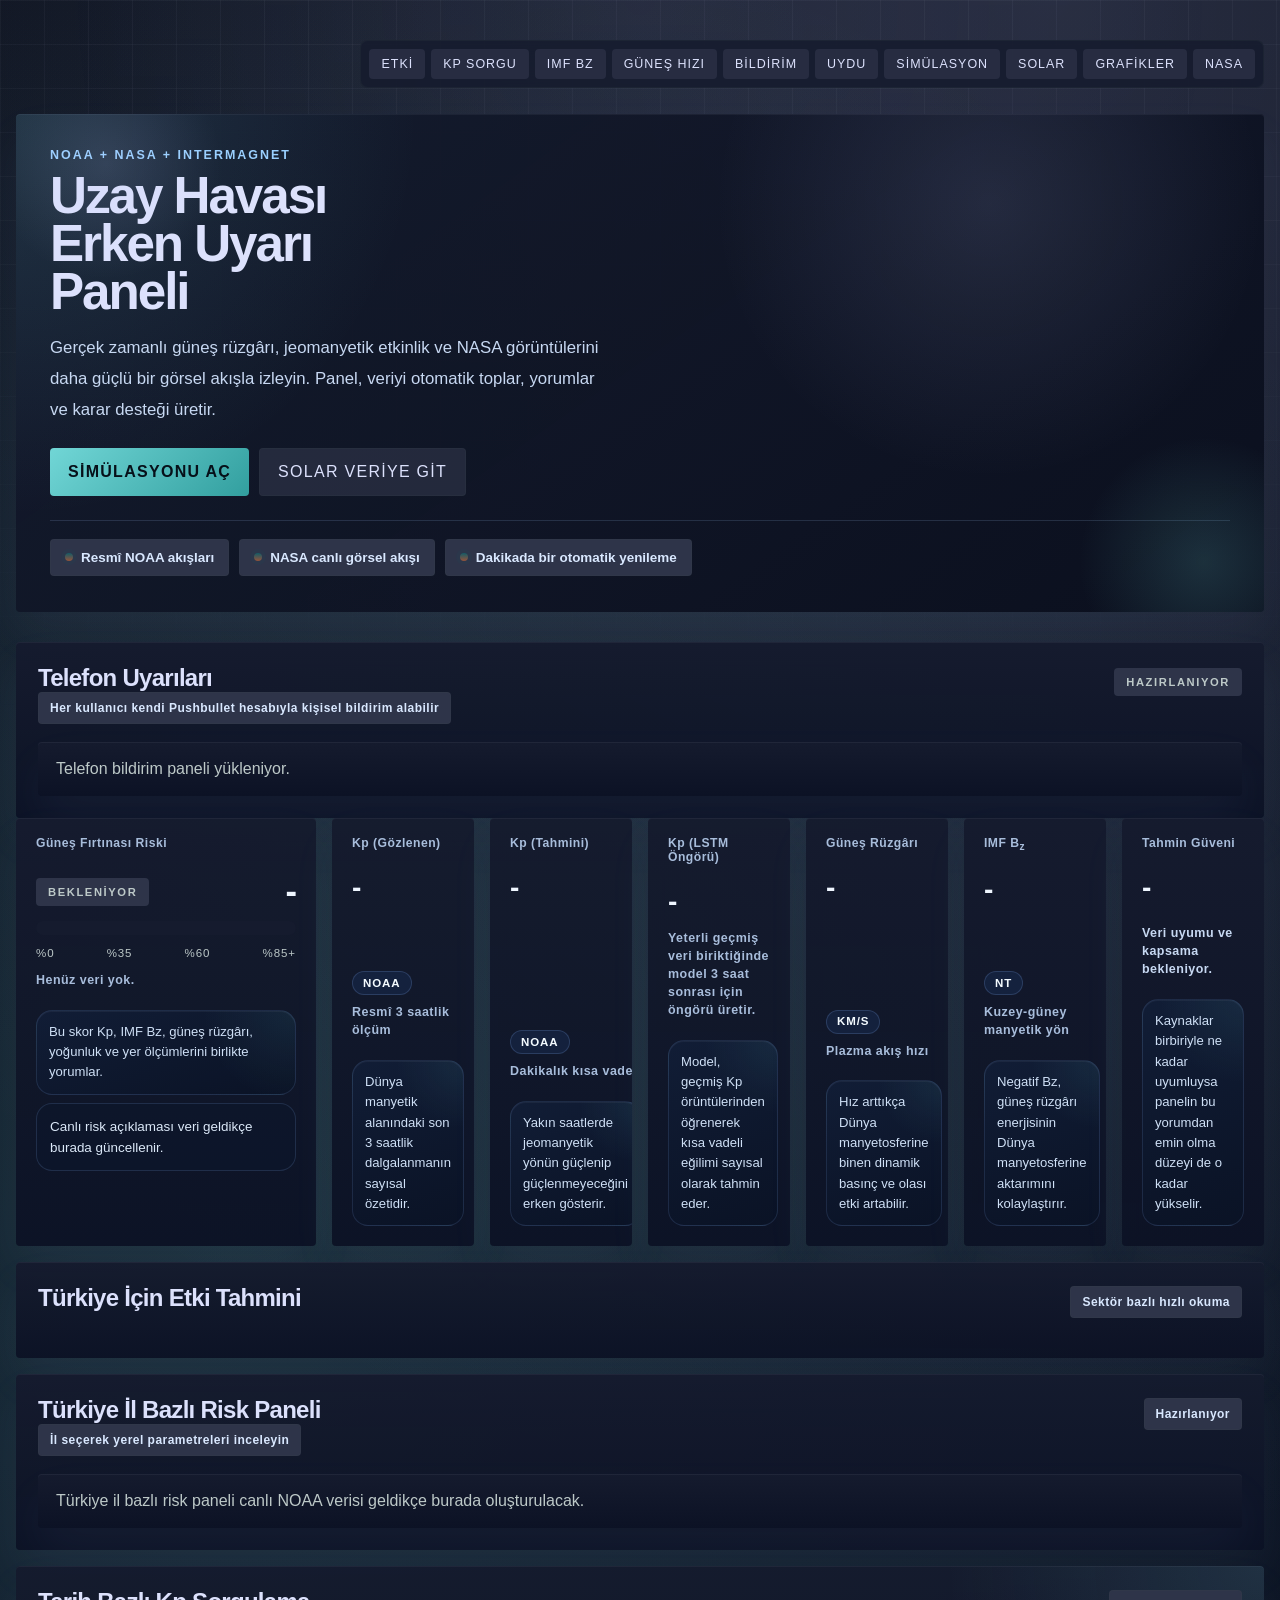
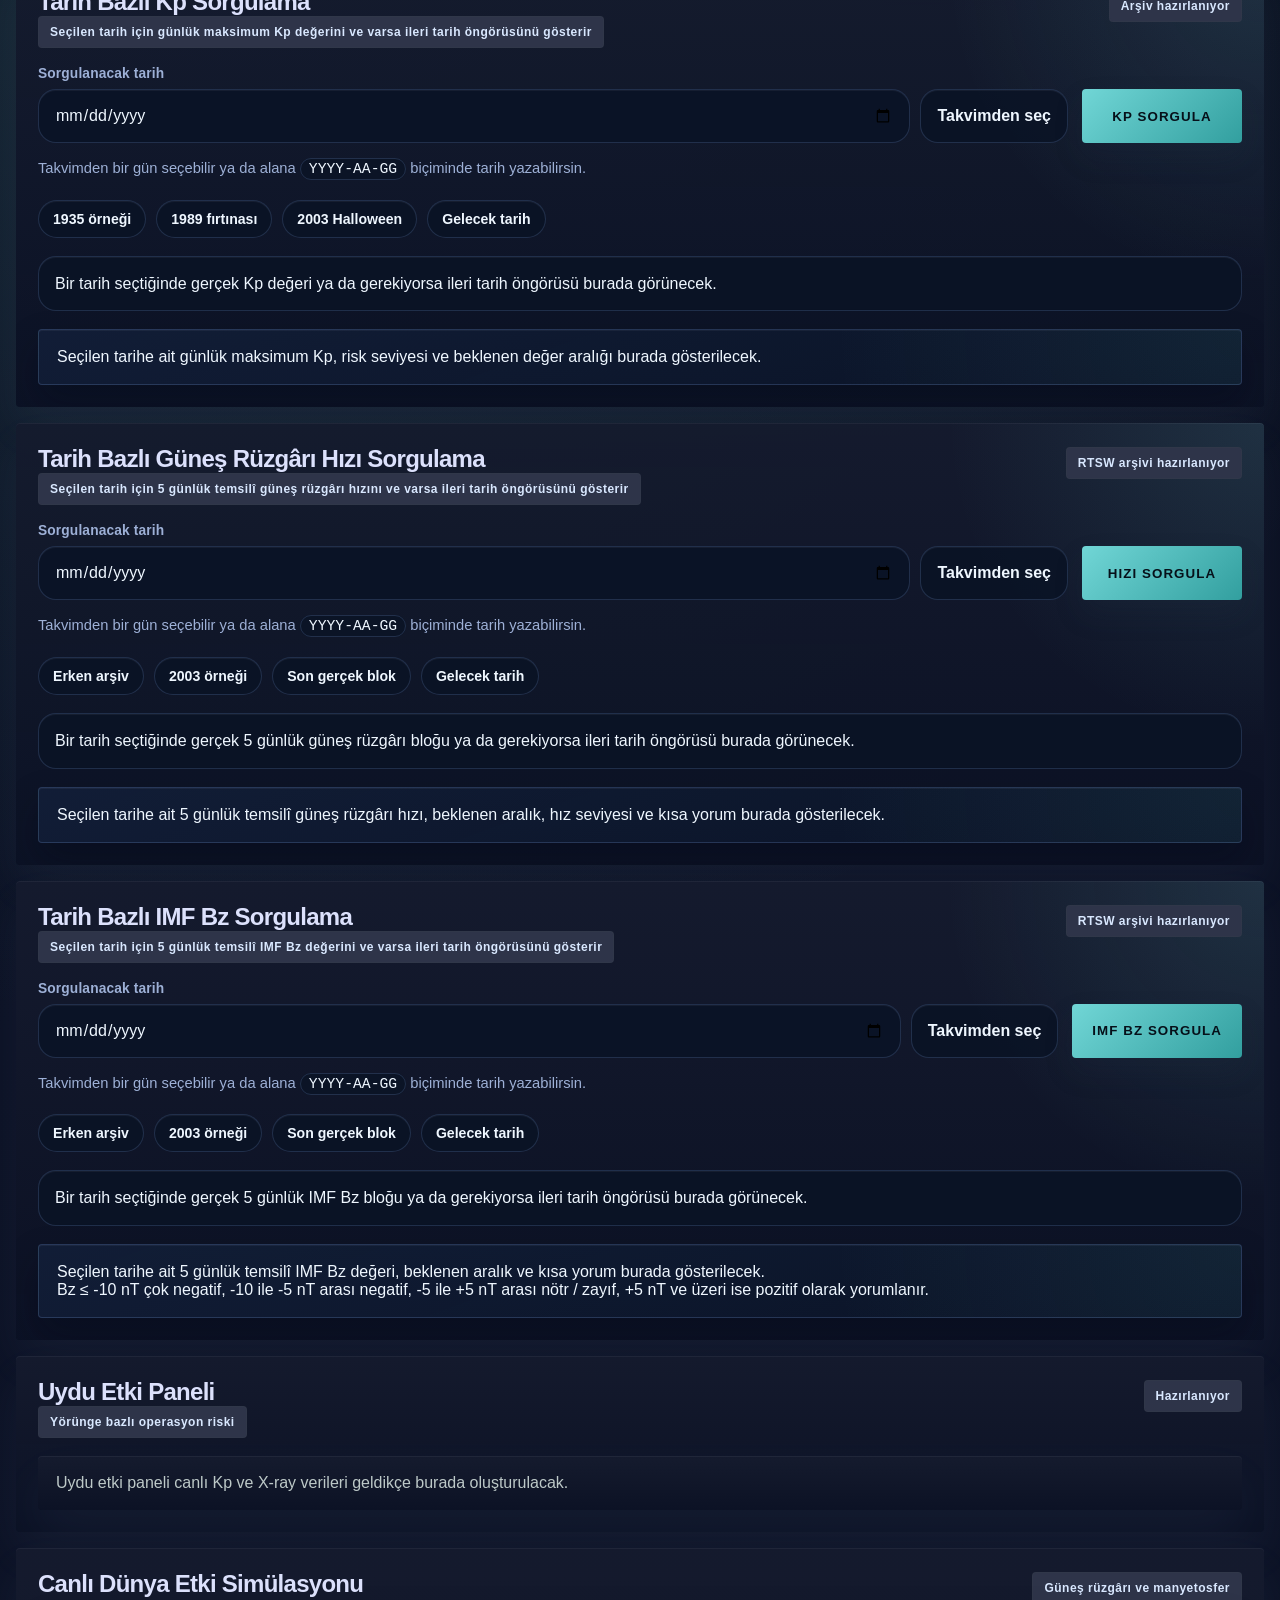
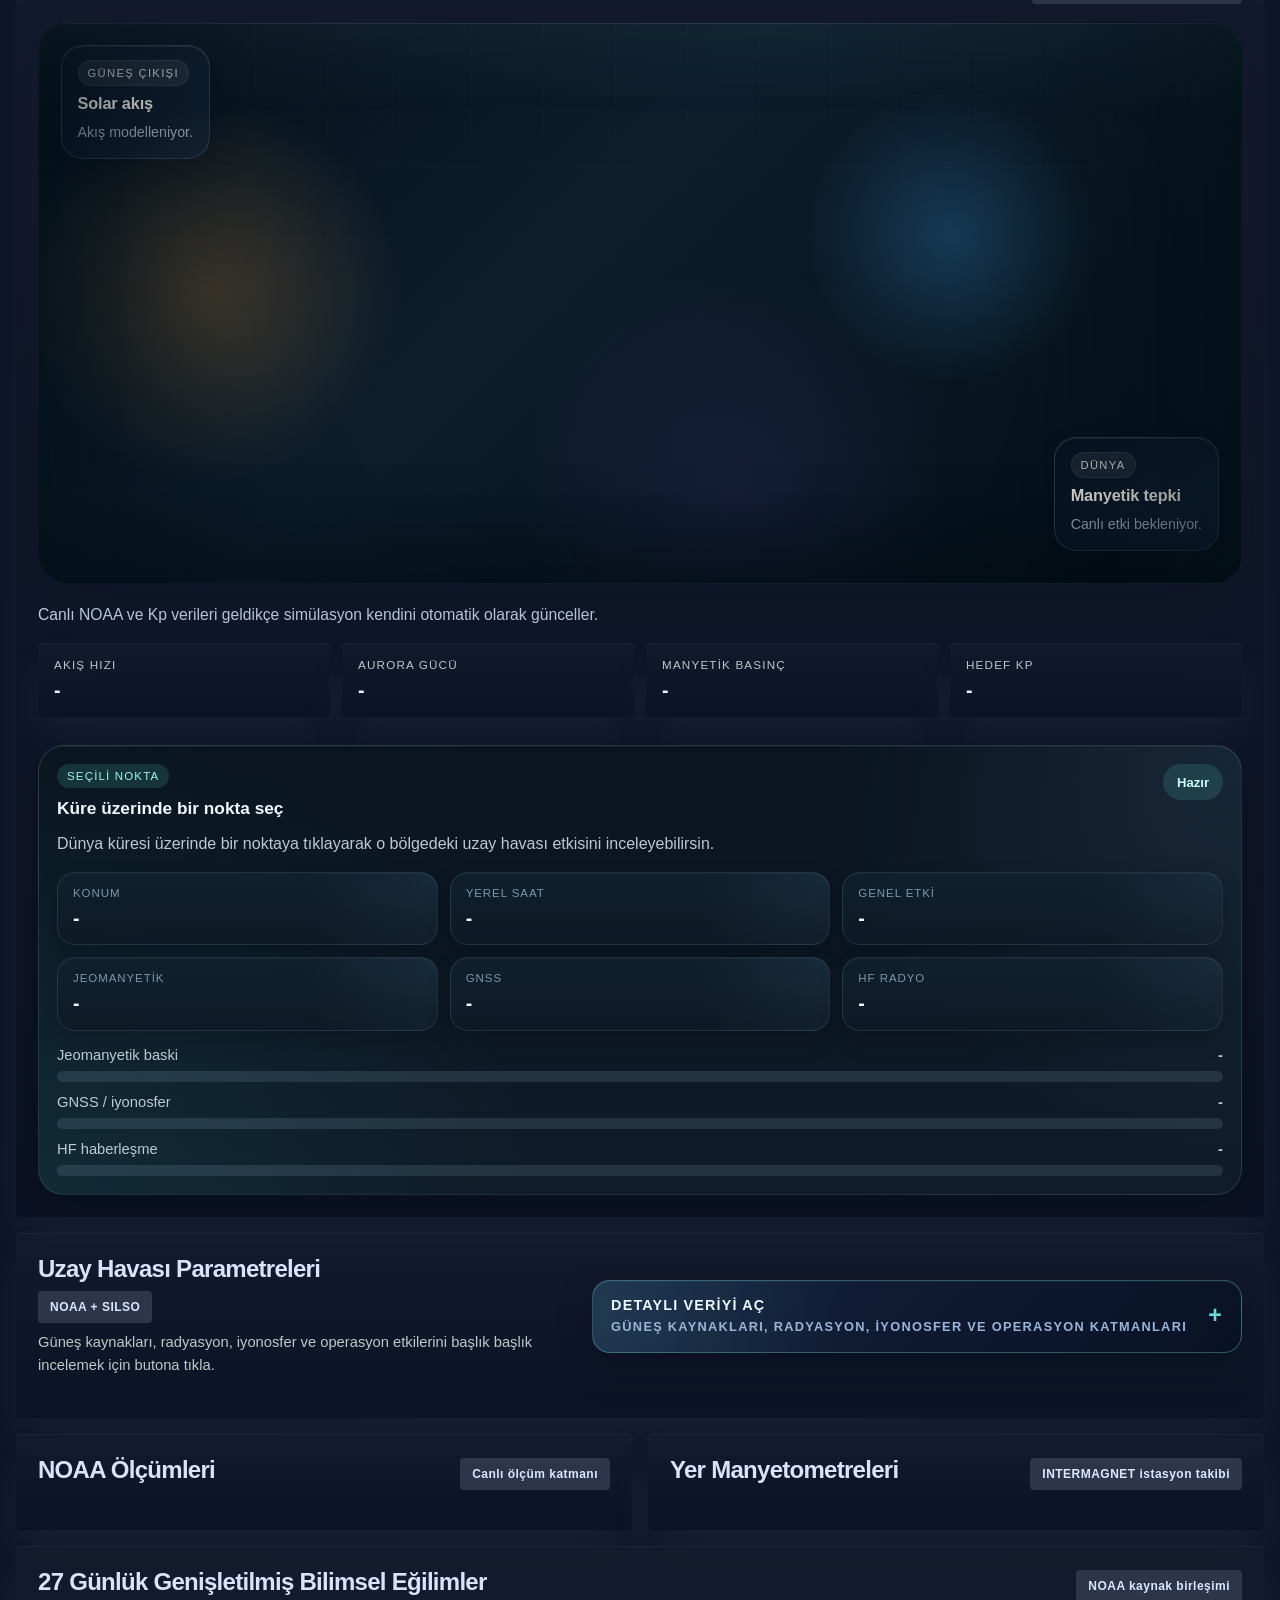
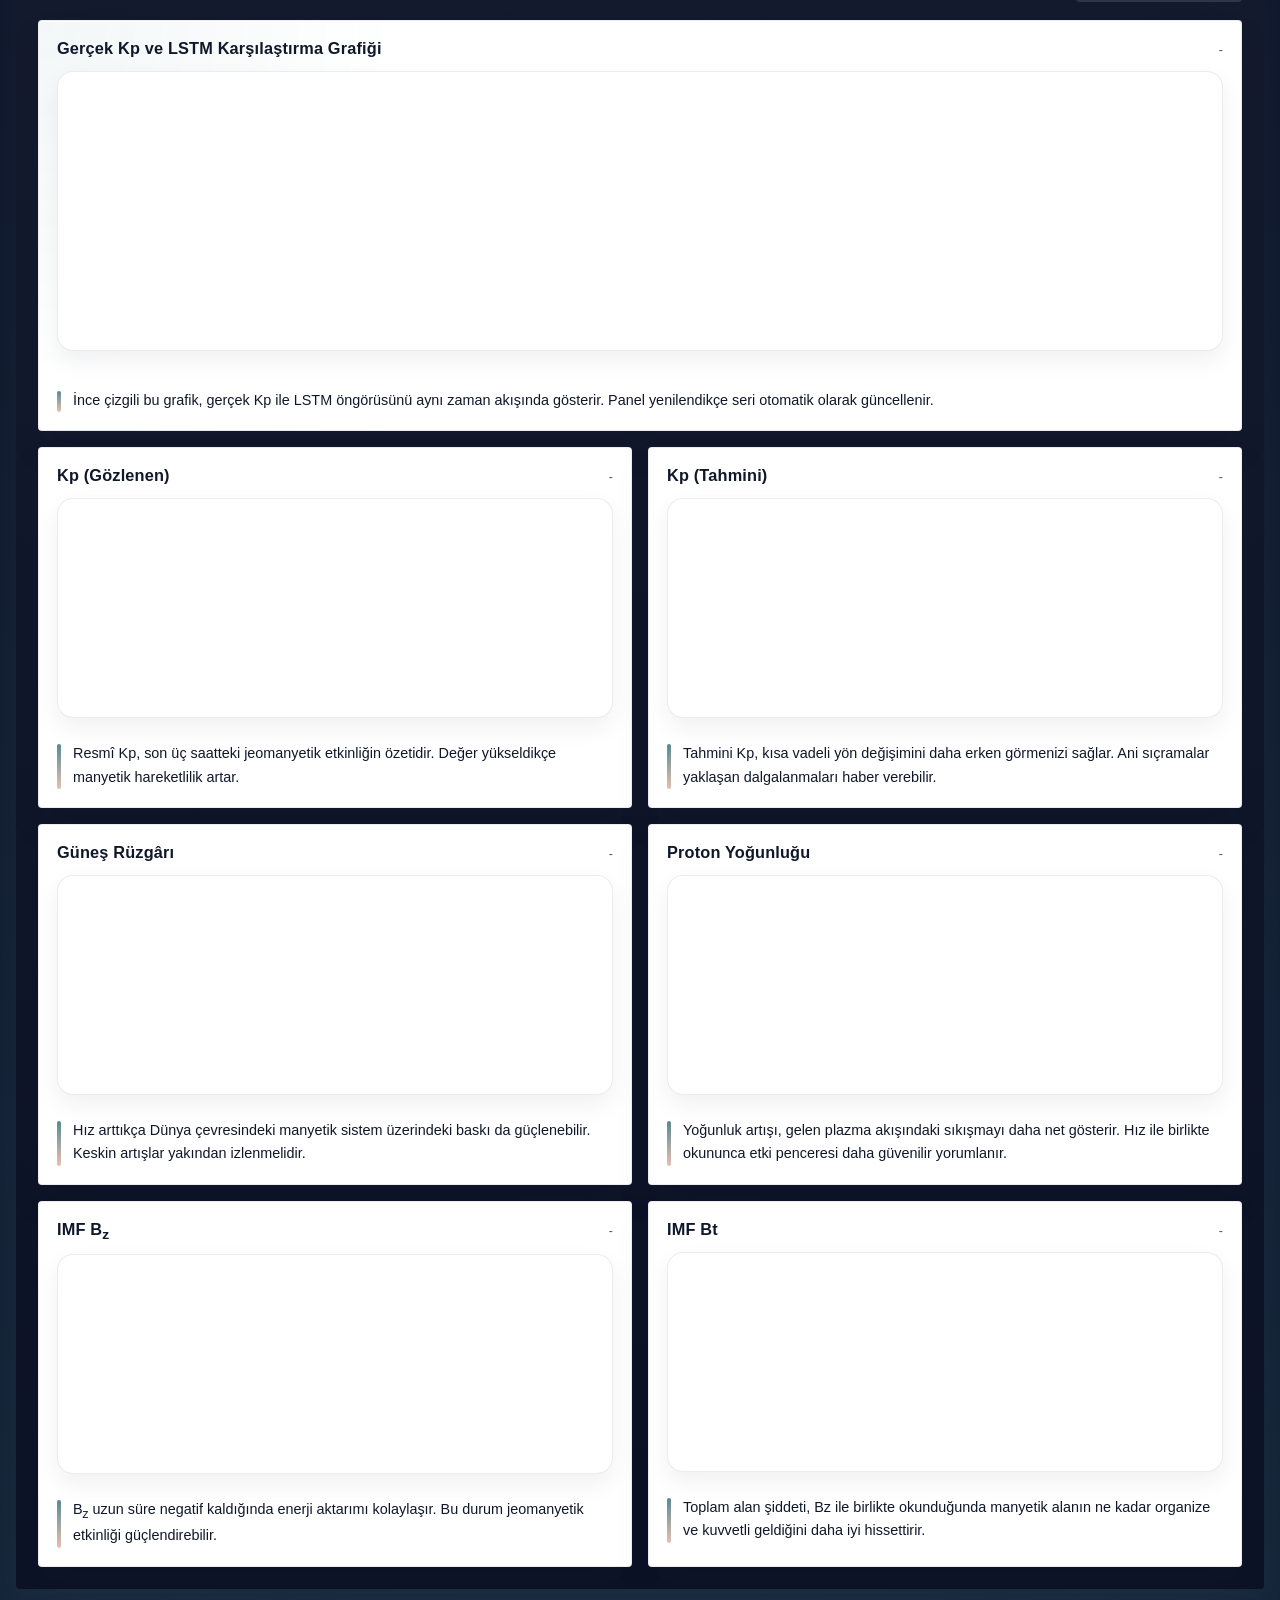
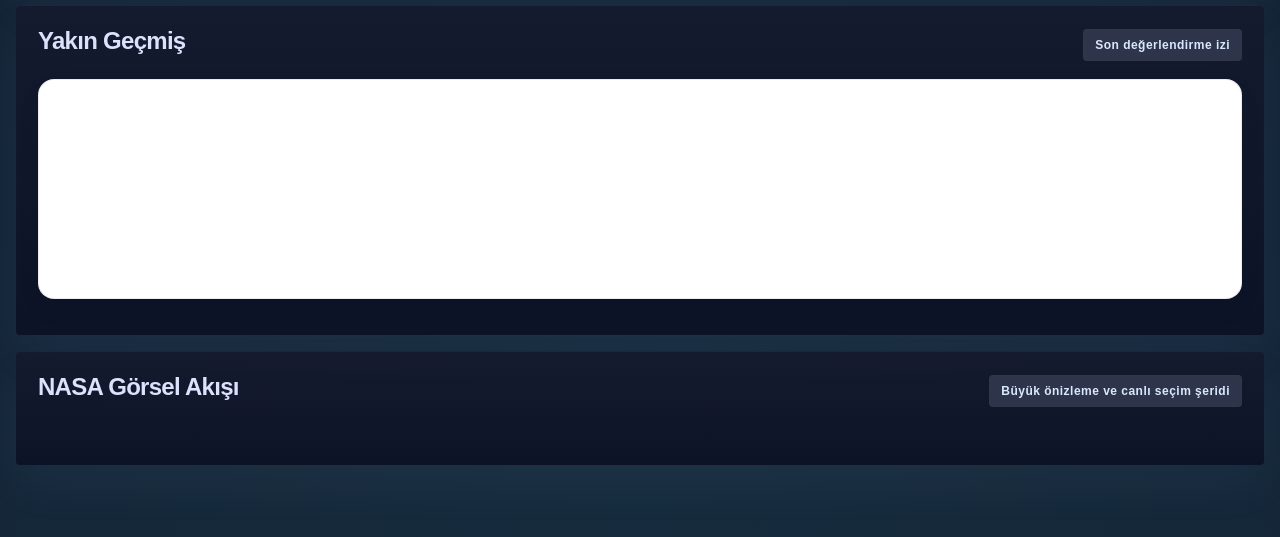
==== commit 918c9ae7: "Update index.html" ====
--- a/web/index.html
+++ b/web/index.html
@@ -9,6 +9,7 @@
   <link rel="preconnect" href="https://fonts.gstatic.com" crossorigin>
   <link href="https://fonts.googleapis.com/css2?family=Space+Grotesk:wght@400;500;600;700&family=Inter:wght@400;500;600;700&display=swap" rel="stylesheet">
   <link rel="stylesheet" href="./panel.css">
+<script src="./panel.js"></script>
 </head>
 <body>
   <div class="backdrop"></div>
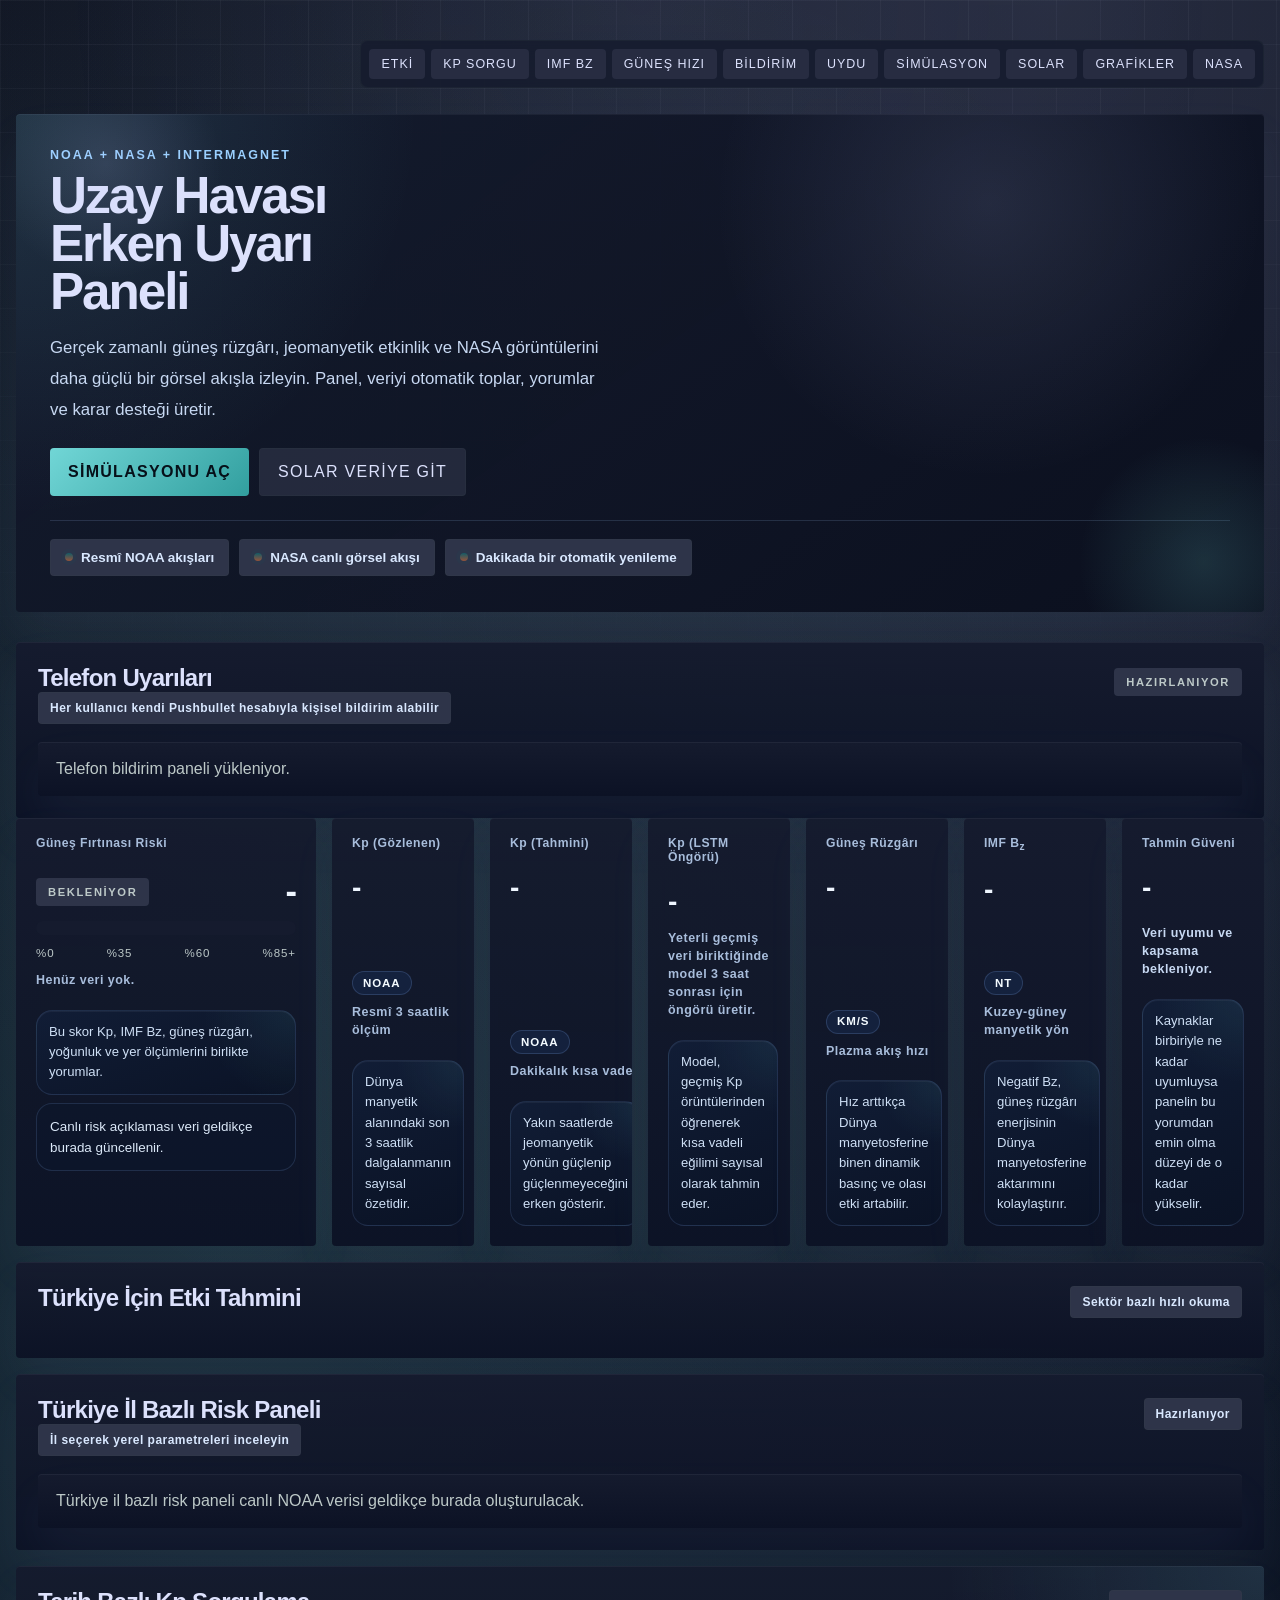
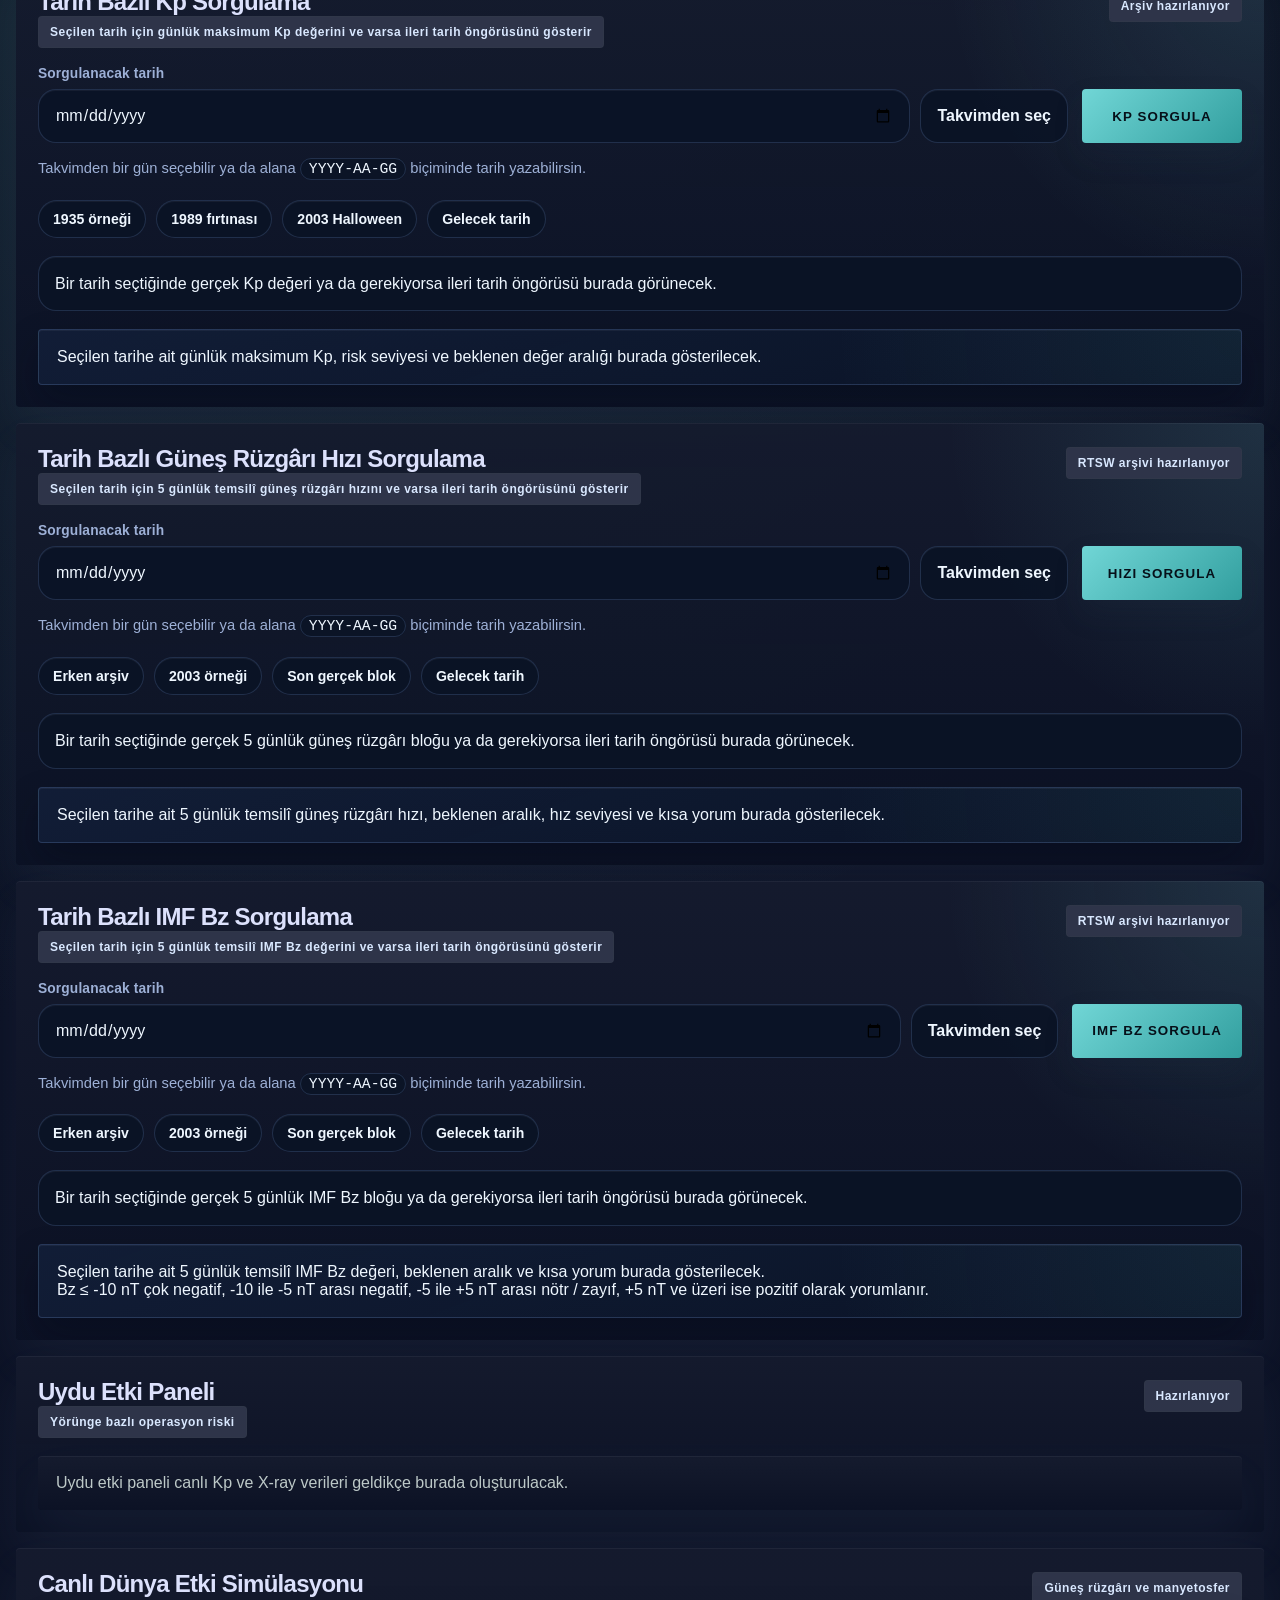
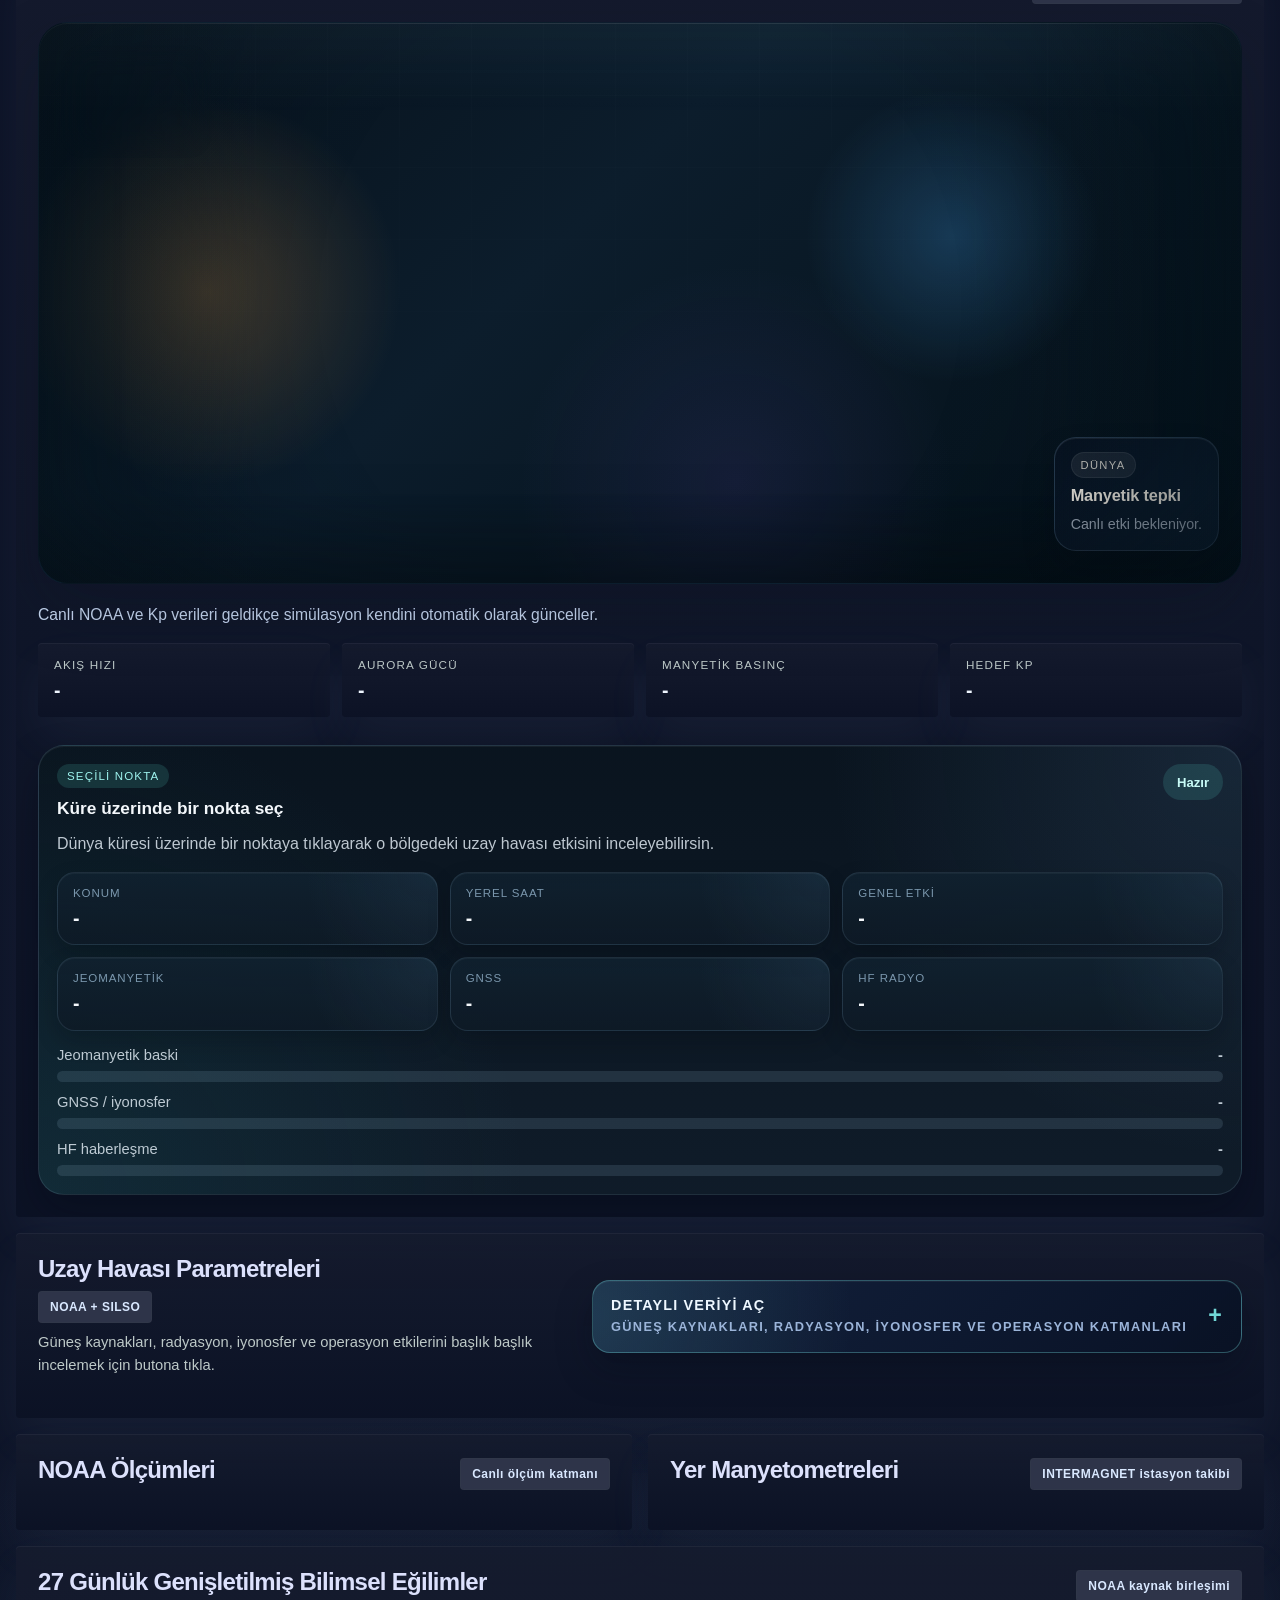
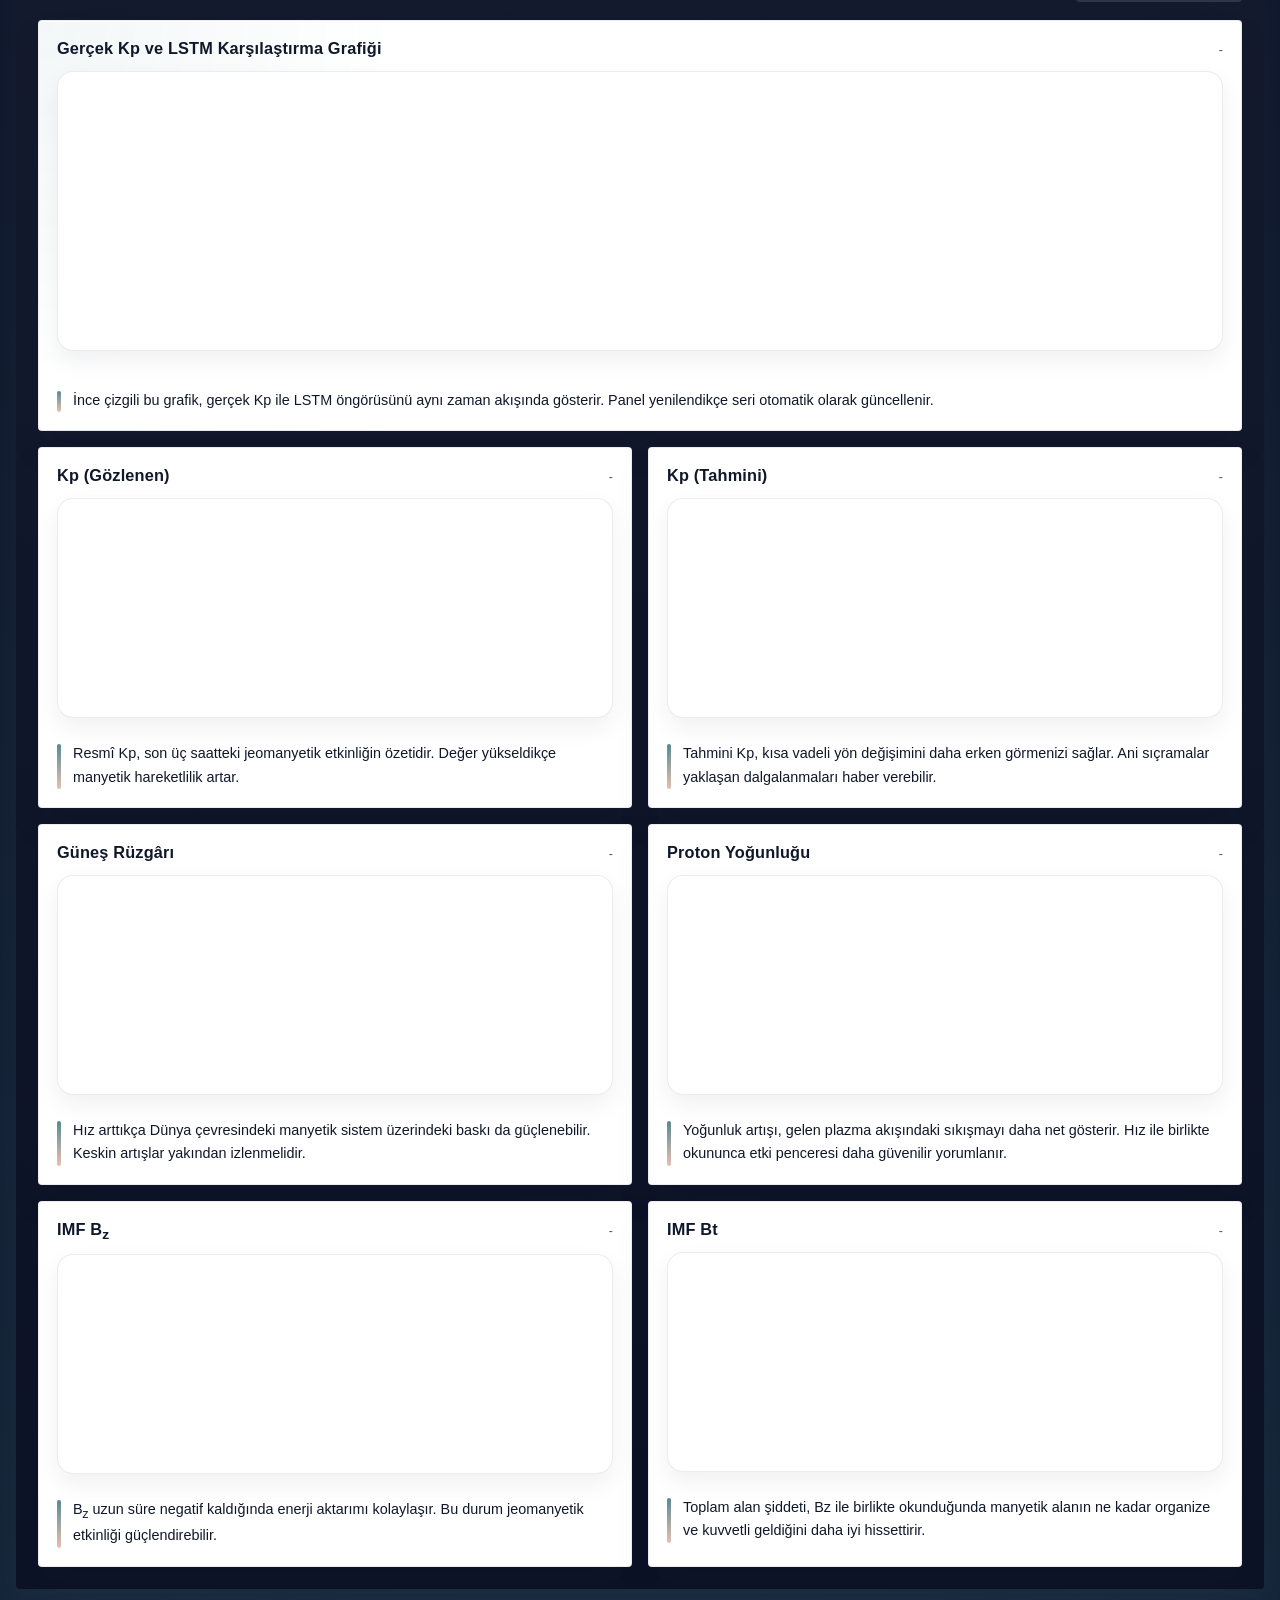
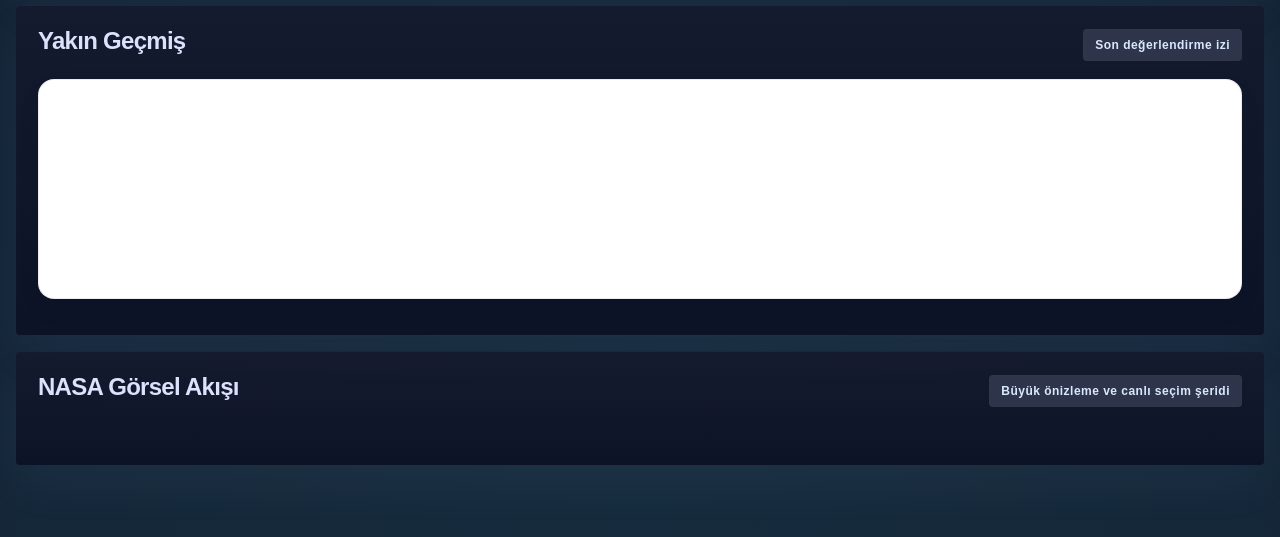
==== commit ef68130e: "Update index.html" ====
--- a/web/index.html
+++ b/web/index.html
@@ -874,6 +874,6 @@
       }, 150);
     })();
   </script>
-  <script src="/static/panel.js?v=20260329-notification-tr-time-1"></script>
+  <script src="./panel.js"></script>
 </body>
 </html>
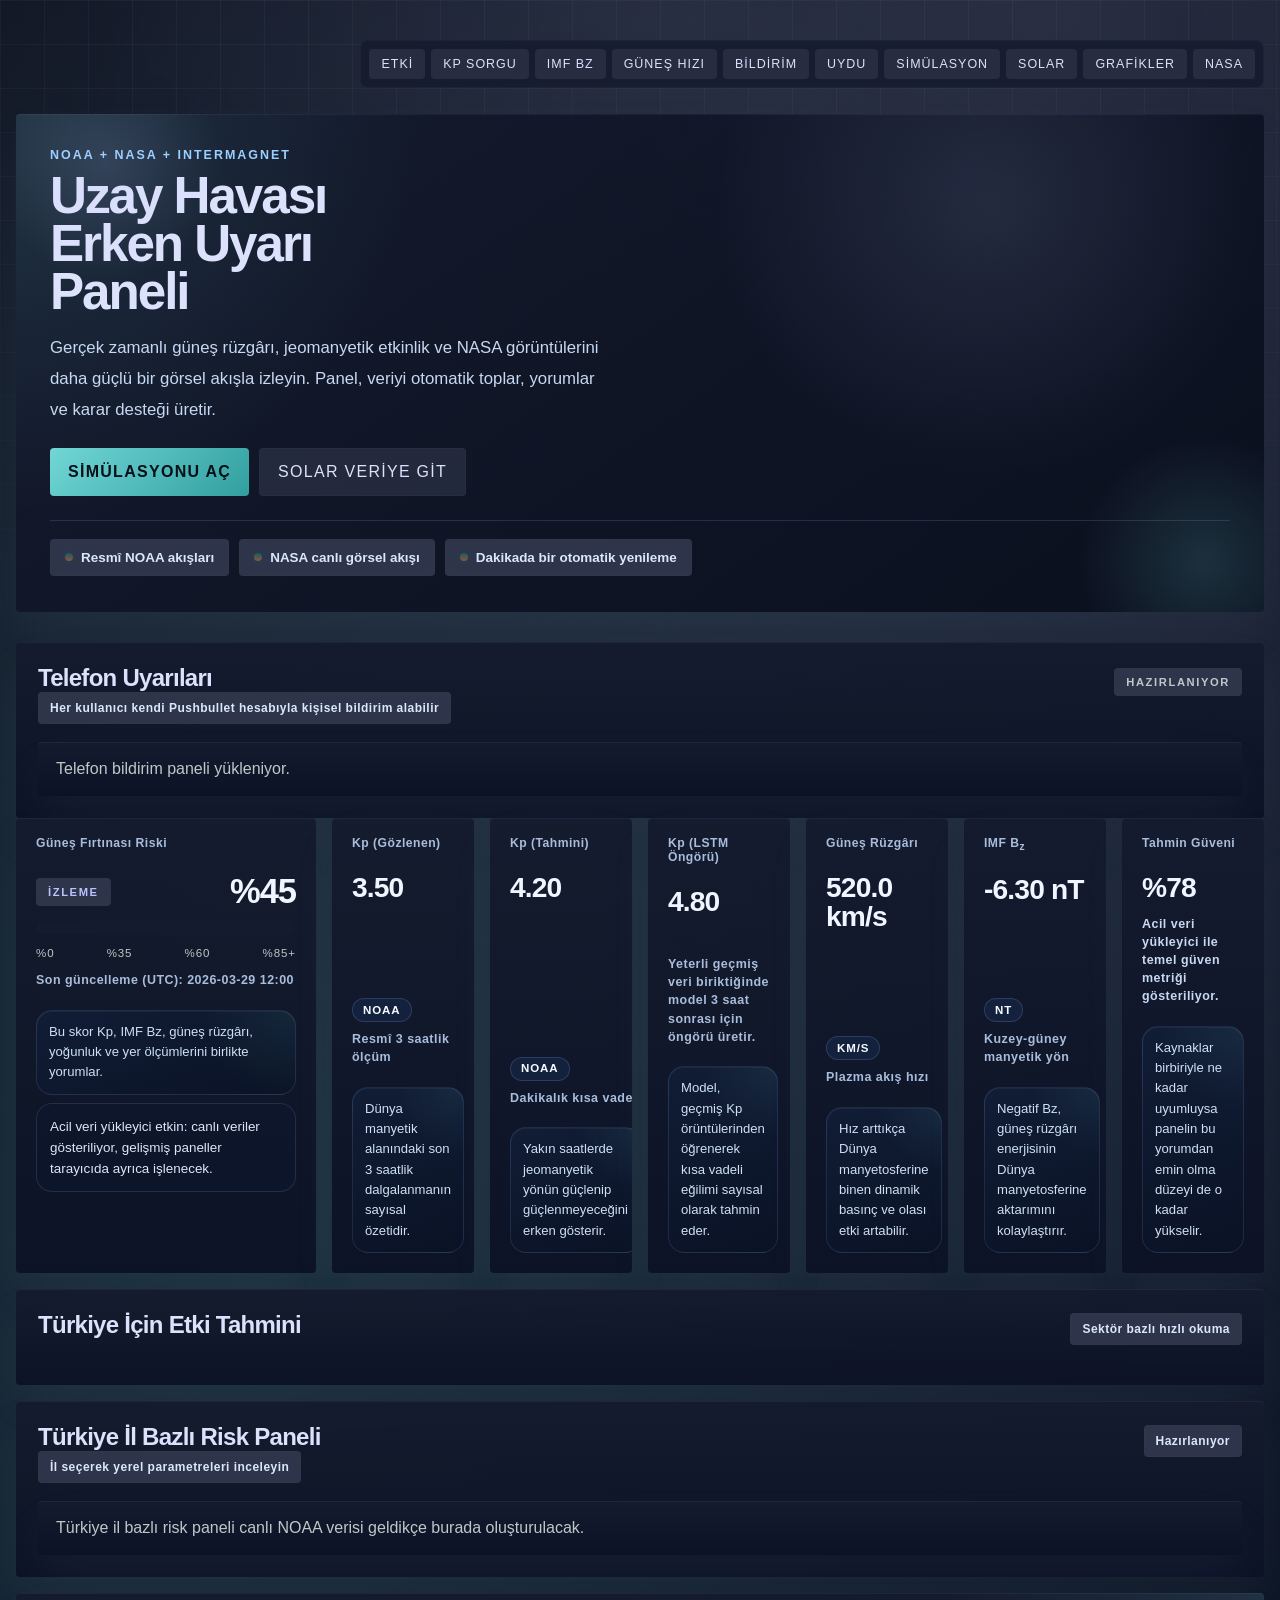
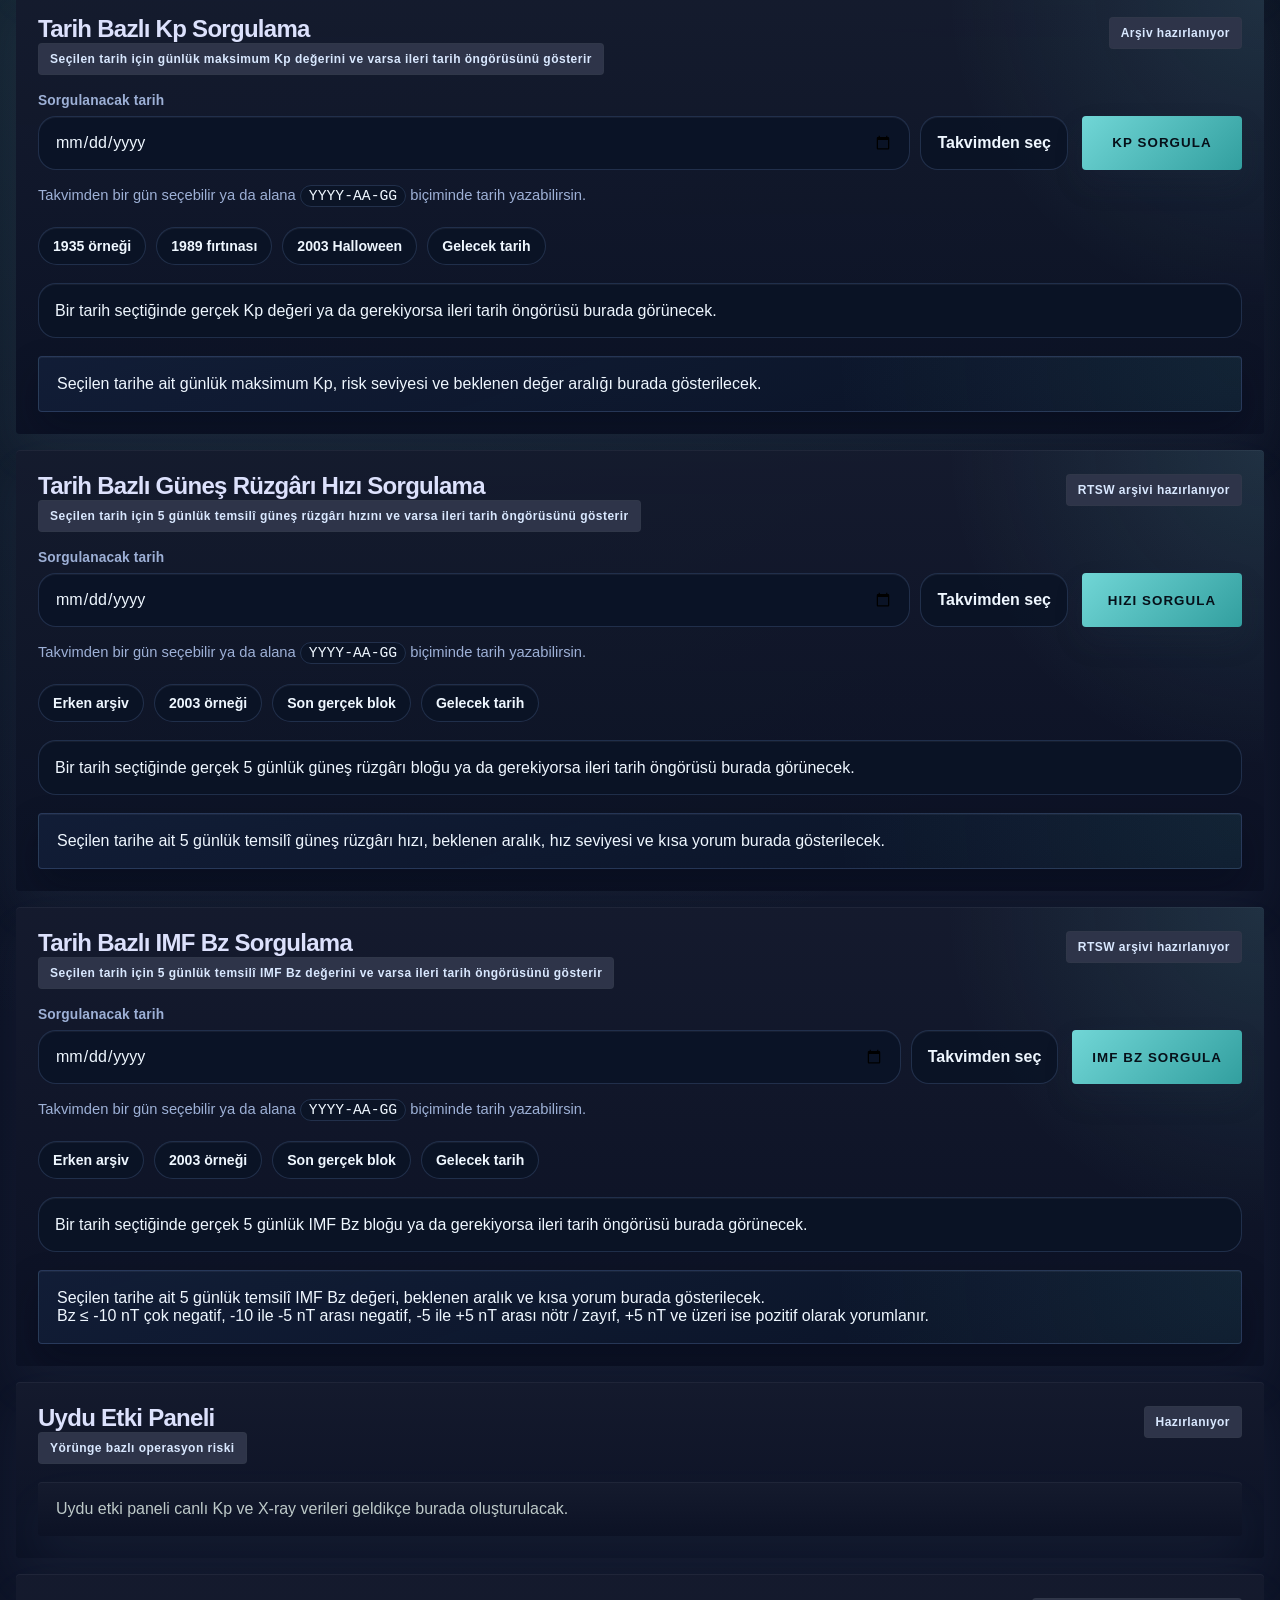
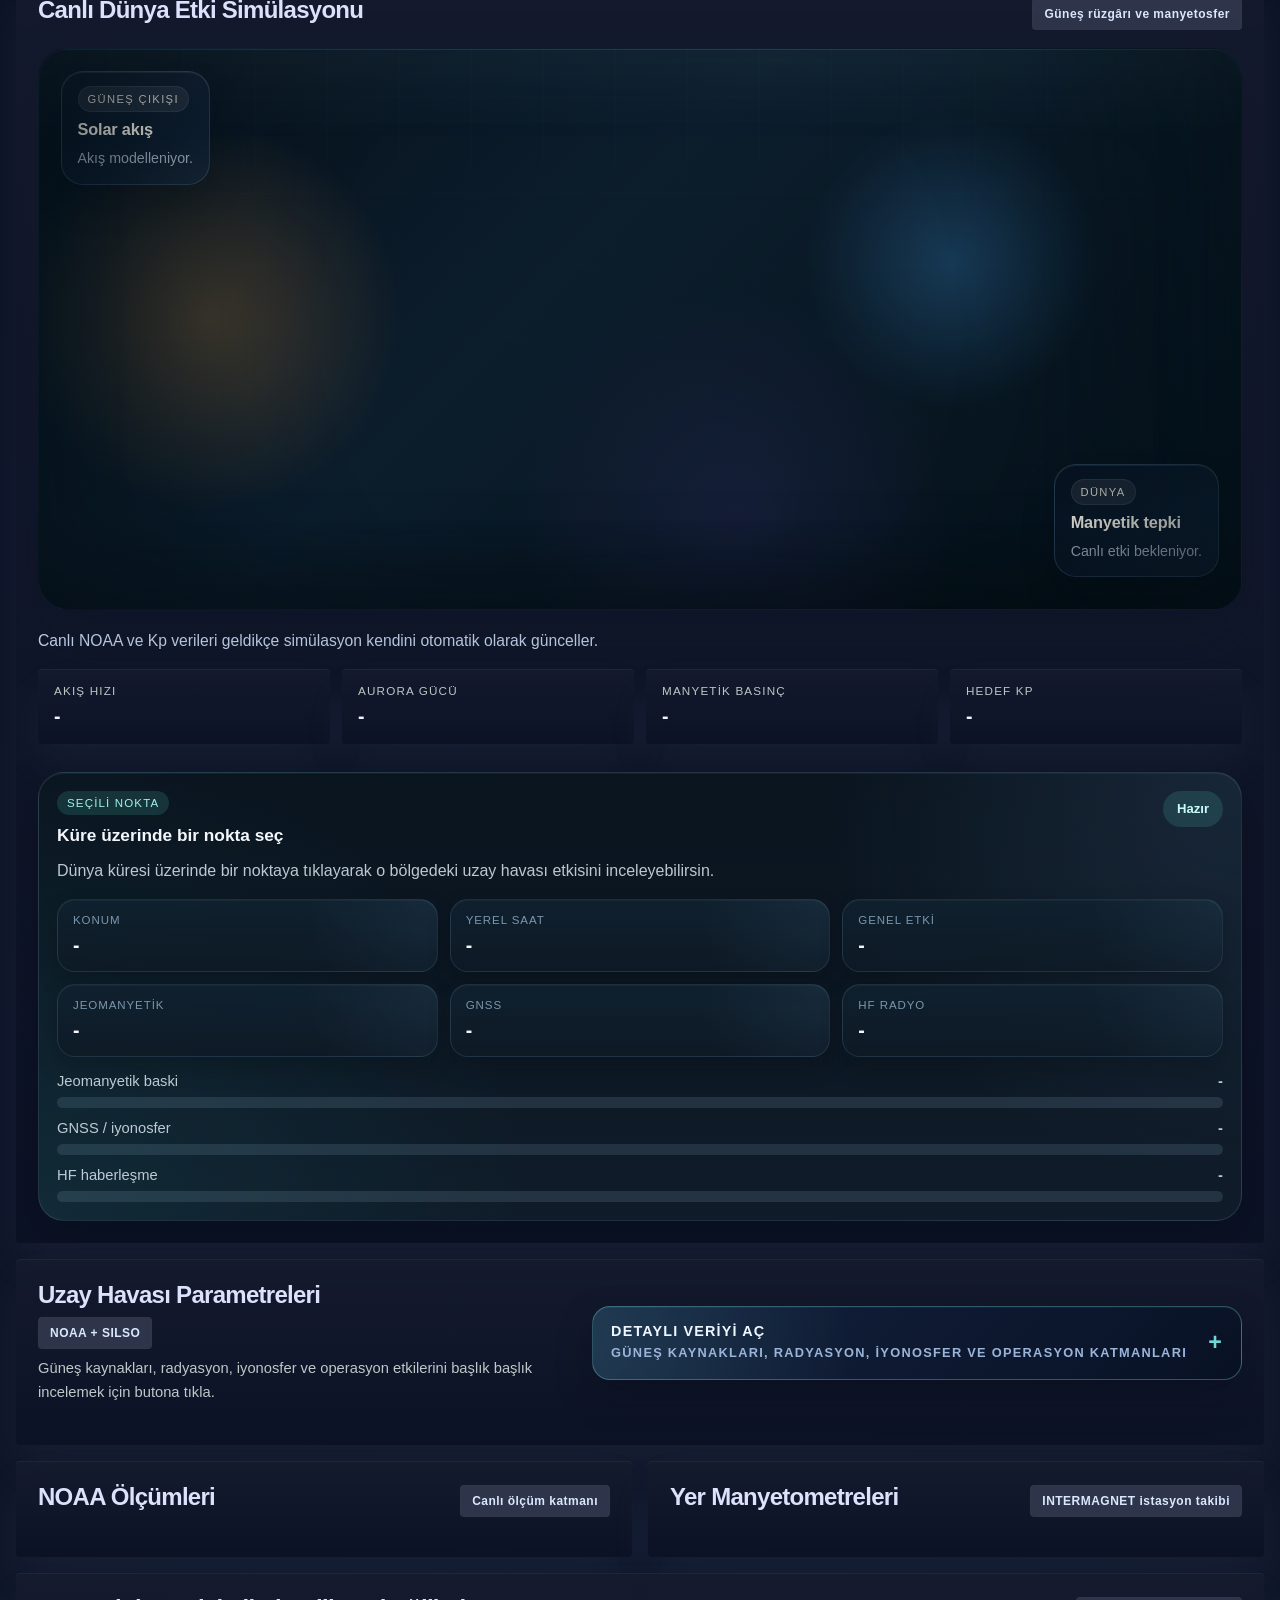
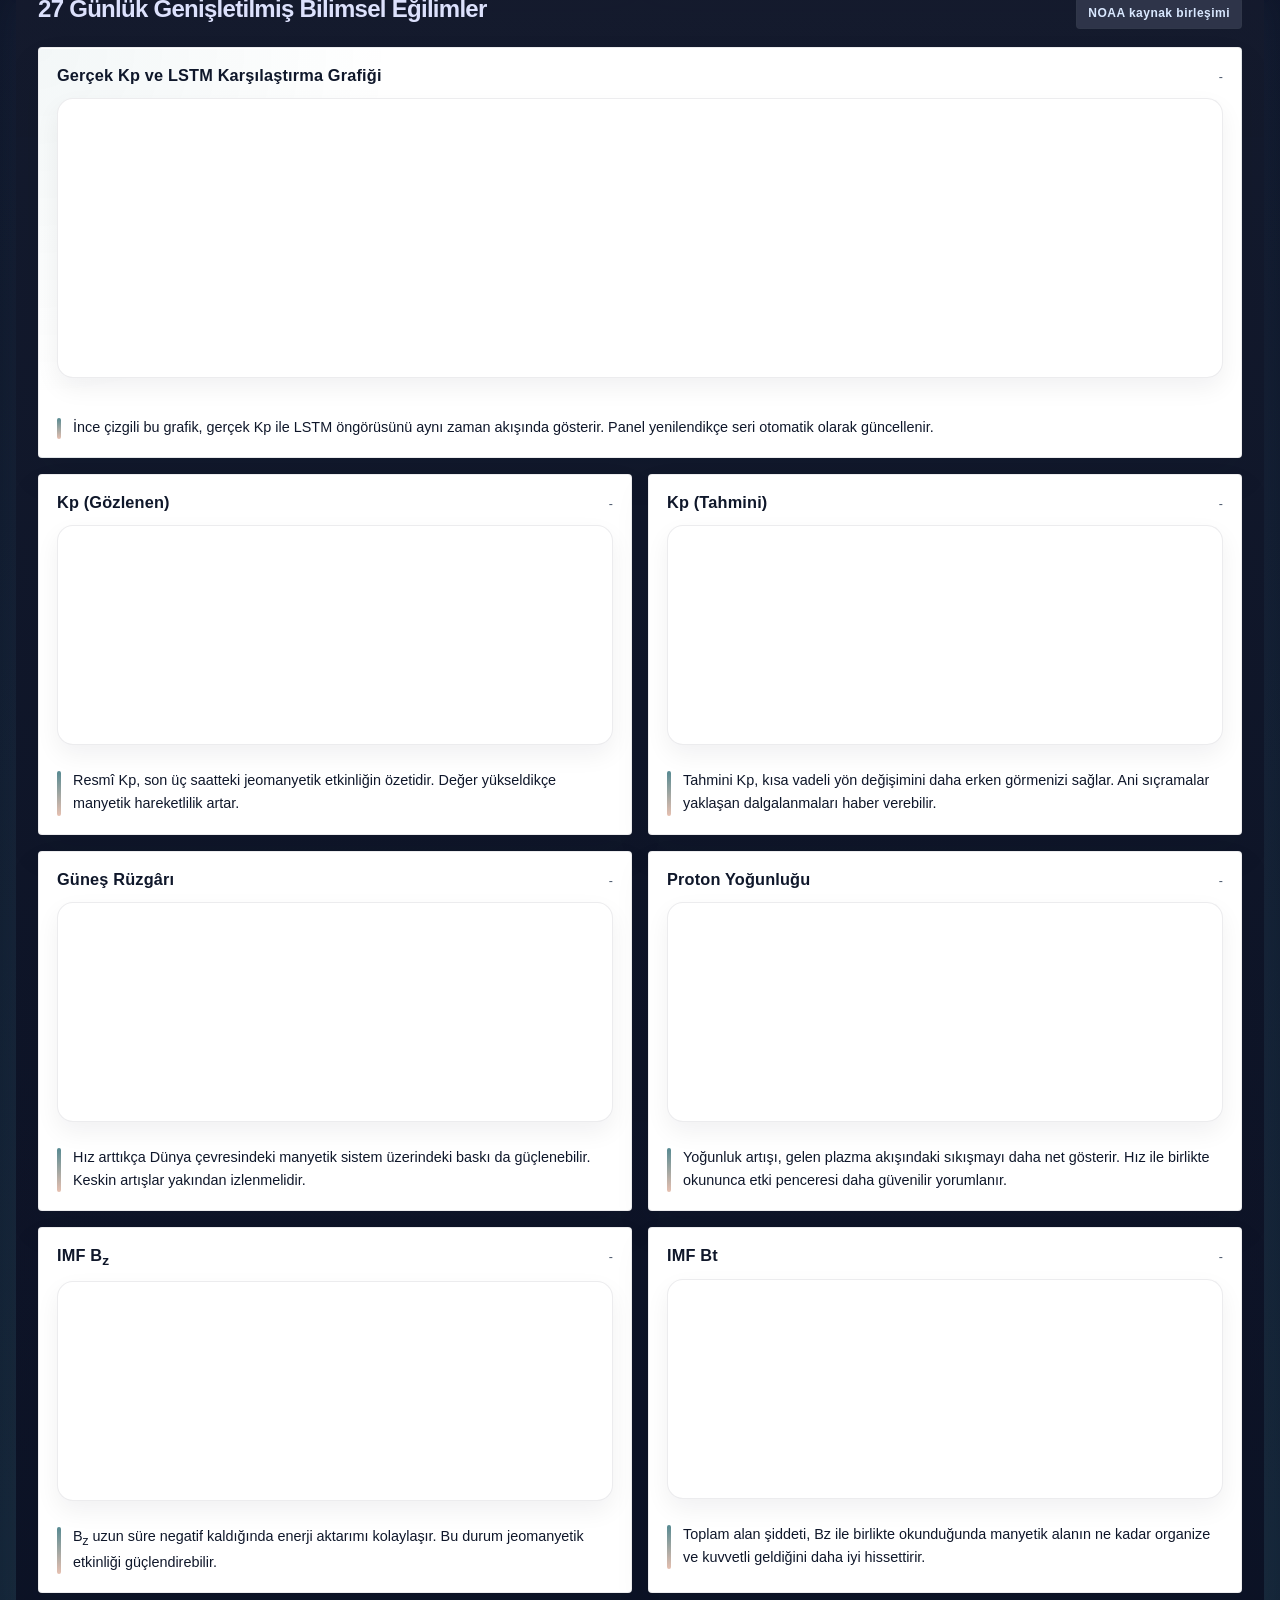
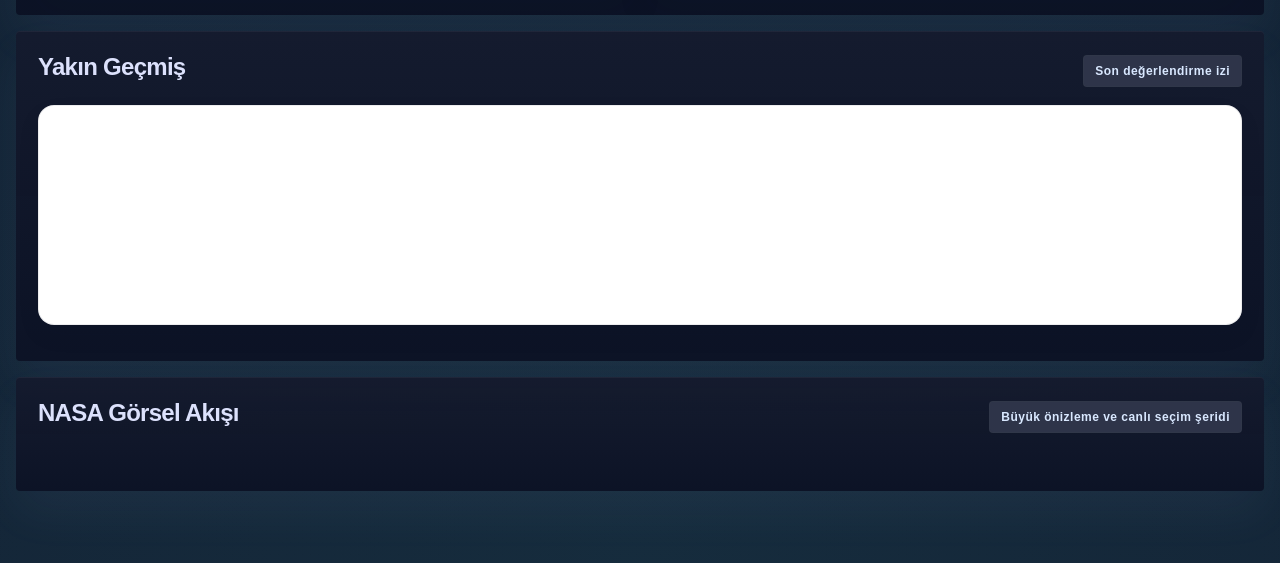
==== commit 4770d28e: "Update index.html" ====
--- a/web/index.html
+++ b/web/index.html
@@ -833,7 +833,7 @@
 
       async function bootstrapCriticalStatus() {
         try {
-          var response = await fetch('/api/status?refresh_if_empty=1&download_images=0', { cache: 'no-store' });
+          var response = await fetch('./data/status.json')
           var payload = await response.json();
           if (!response.ok || !payload || !payload.latest) {
             throw new Error((payload && payload.error) || 'Durum verisi alınamadı.');
